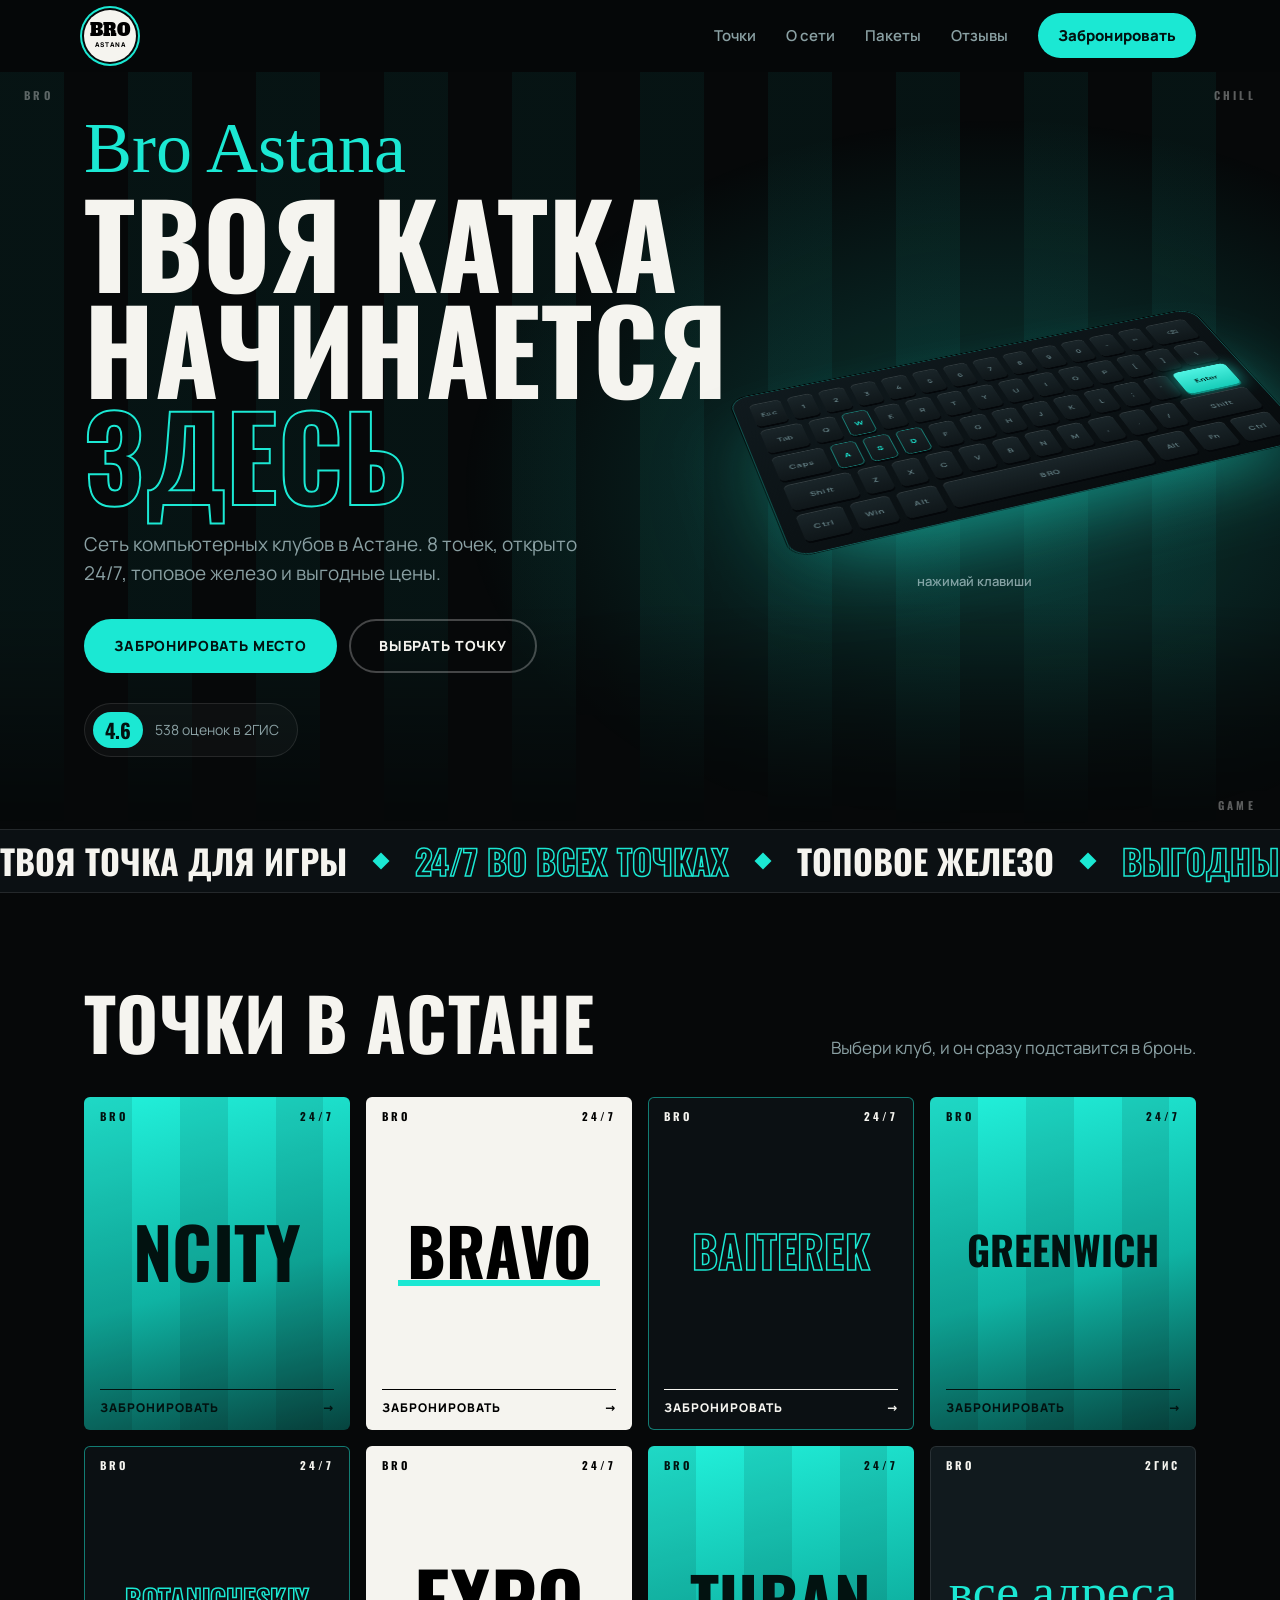
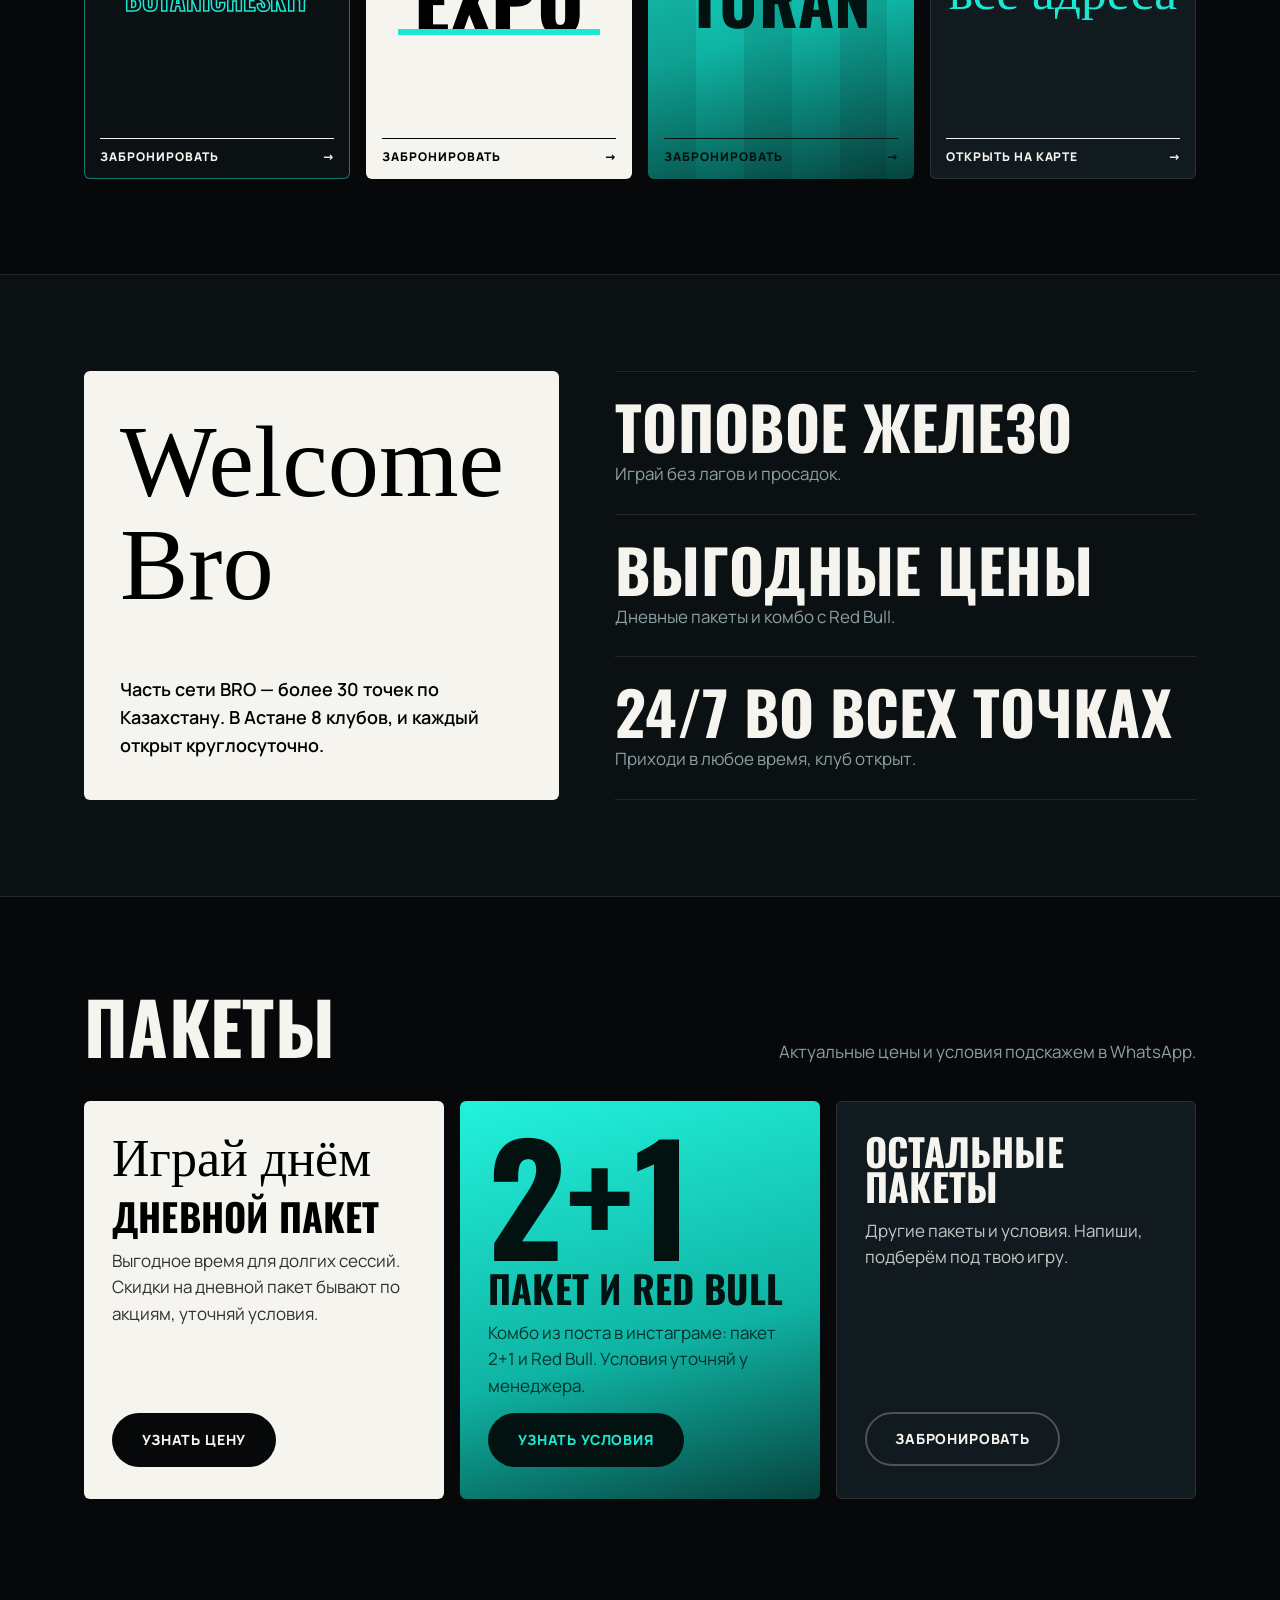
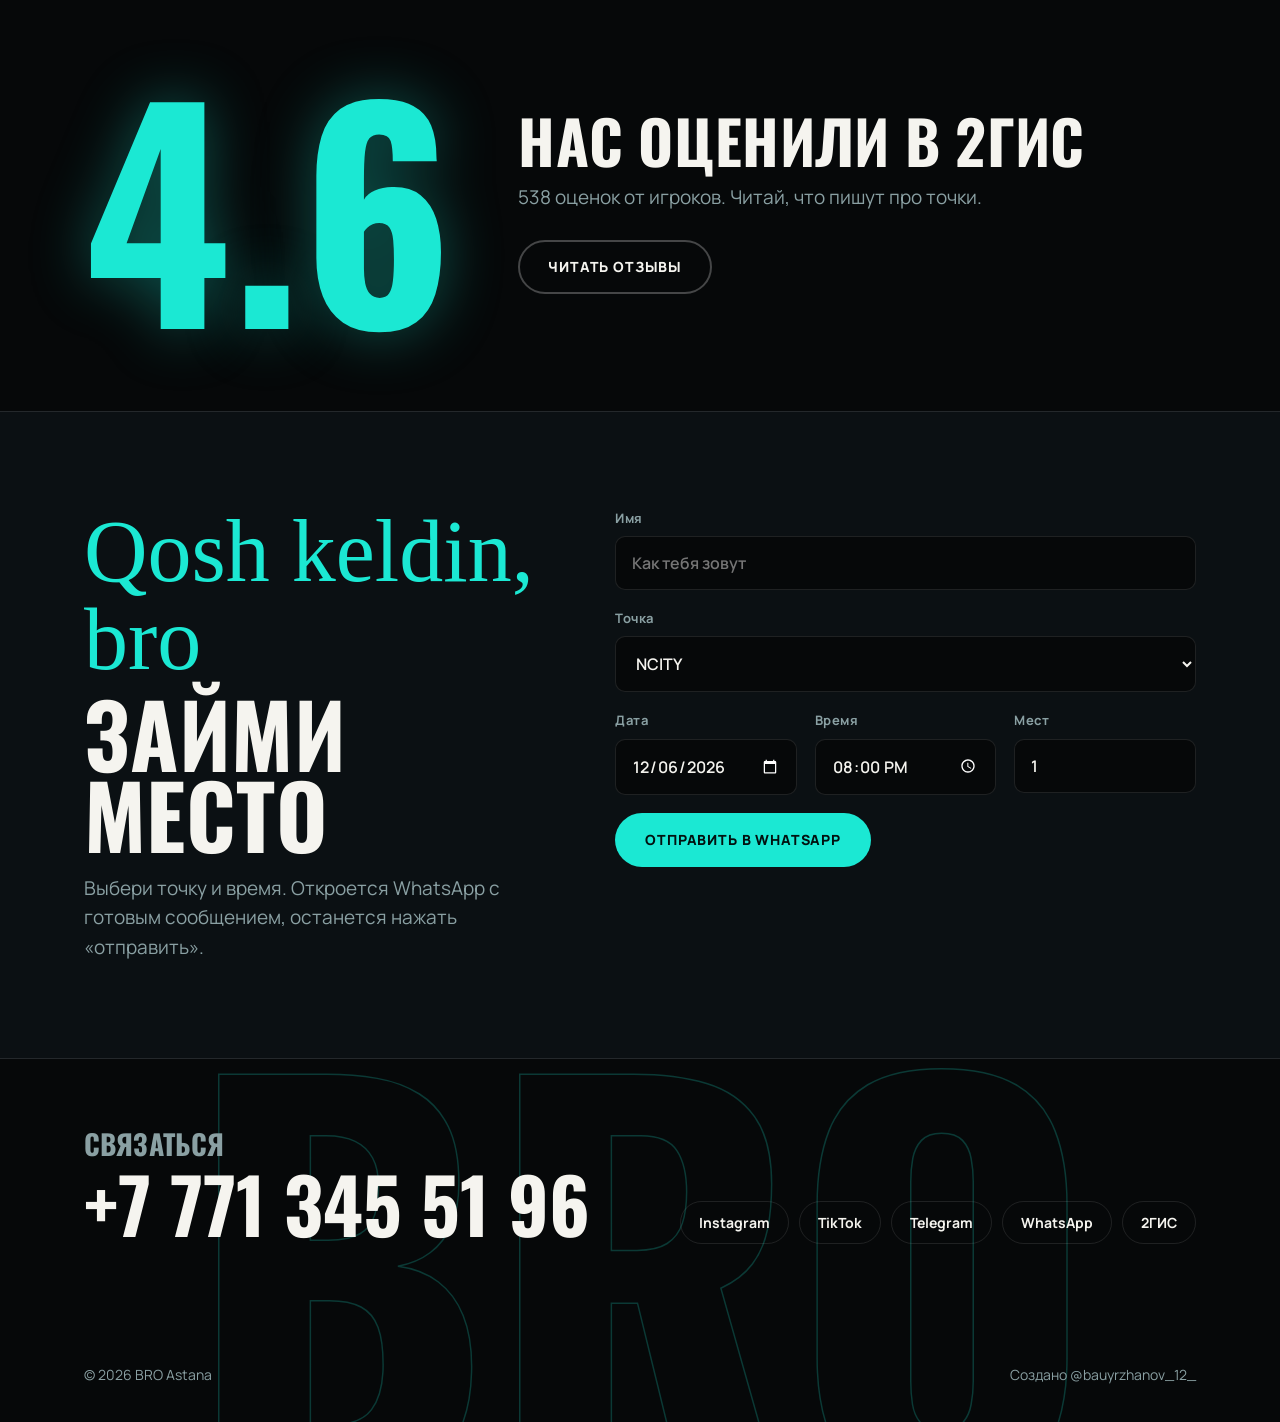
==== index.html @ 023047f6 "Redesign in BRO Instagram style: poster tiles, neon teal, keyboard hero - self-hosted fonts with Cyr" ====
<!doctype html>
<html lang="ru">
<head>
<meta charset="utf-8">
<meta name="viewport" content="width=device-width, initial-scale=1">
<meta name="description" content="BRO Astana — сеть компьютерных клубов в Астане. 8 точек, 24/7, топовое железо и выгодные цены.">
<meta name="theme-color" content="#060809">
<title>BRO Astana — компьютерные клубы 24/7</title>
<link rel="preload" href="fonts/oswald-cyrillic-wght-normal.woff2" as="font" type="font/woff2" crossorigin>
<link rel="preload" href="fonts/manrope-cyrillic-wght-normal.woff2" as="font" type="font/woff2" crossorigin>
<link rel="stylesheet" href="styles.css">
</head>
<body>

<a class="skip" href="#main">Перейти к содержимому</a>

<header class="site-header" id="top">
  <div class="wrap header-inner">
    <a class="logo" href="#top" aria-label="BRO Astana, в начало">
      <span class="logo-mark"><b>BRO</b><i>ASTANA</i></span>
    </a>
    <nav id="nav" class="nav" aria-label="Разделы">
      <a href="#clubs">Точки</a>
      <a href="#why">О сети</a>
      <a href="#packs">Пакеты</a>
      <a href="#reviews">Отзывы</a>
      <a class="nav-cta" href="#book">Забронировать</a>
    </nav>
    <button class="burger" aria-expanded="false" aria-controls="nav" aria-label="Открыть меню">
      <span></span><span></span><span></span>
    </button>
  </div>
</header>

<main id="main">

  <!-- hero -->
  <section class="hero">
    <div class="hero-stripes" aria-hidden="true"></div>
    <div class="wrap hero-grid">
      <div class="hero-copy">
        <p class="script hero-script">Bro Astana</p>
        <h1 class="display hero-title">
          <span>Твоя катка</span>
          <span>начинается</span>
          <span class="outline">здесь</span>
        </h1>
        <p class="lead">Сеть компьютерных клубов в Астане. 8 точек, открыто 24/7, топовое железо и выгодные цены.</p>
        <div class="actions">
          <a class="btn btn-primary" href="#book">Забронировать место</a>
          <a class="btn btn-ghost" href="#clubs">Выбрать точку</a>
        </div>
        <a class="rate-chip" href="https://2gis.kz/astana/firm/70000001111810491/tab/reviews" target="_blank" rel="noopener">
          <strong>4.6</strong><span>538 оценок в 2ГИС</span>
        </a>
      </div>

      <div class="kb-stage" aria-hidden="true">
        <div class="kb" id="kb"></div>
        <p class="kb-hint">нажимай клавиши</p>
      </div>
    </div>
    <div class="corner corner-tl" aria-hidden="true">BRO</div>
    <div class="corner corner-tr" aria-hidden="true">CHILL</div>
    <div class="corner corner-br" aria-hidden="true">GAME</div>
  </section>

  <!-- marquee -->
  <div class="marquee" aria-hidden="true">
    <div class="marquee-track">
      <span>Твоя точка для игры</span><i></i><span class="out">24/7 во всех точках</span><i></i><span>Топовое железо</span><i></i><span class="out">Выгодные цены</span><i></i>
      <span>Твоя точка для игры</span><i></i><span class="out">24/7 во всех точках</span><i></i><span>Топовое железо</span><i></i><span class="out">Выгодные цены</span><i></i>
    </div>
  </div>

  <!-- clubs -->
  <section id="clubs" class="block">
    <div class="wrap">
      <header class="block-head">
        <h2 class="display">Точки в Астане</h2>
        <p>Выбери клуб, и он сразу подставится в бронь.</p>
      </header>

      <ul class="tiles">
        <li><a class="tile t-teal" href="#book" data-club="NCITY" style="--fs:30cqi">
          <span class="tl">BRO</span><span class="tr">24/7</span>
          <span class="tname display">NCITY</span>
          <span class="tb">Забронировать</span>
        </a></li>
        <li><a class="tile t-white" href="#book" data-club="BRAVO" style="--fs:28cqi">
          <span class="tl">BRO</span><span class="tr">24/7</span>
          <span class="tname display">BRAVO</span>
          <span class="tb">Забронировать</span>
        </a></li>
        <li><a class="tile t-black" href="#book" data-club="BAITEREK" style="--fs:19cqi">
          <span class="tl">BRO</span><span class="tr">24/7</span>
          <span class="tname display">BAITEREK</span>
          <span class="tb">Забронировать</span>
        </a></li>
        <li><a class="tile t-teal" href="#book" data-club="GREENWICH" style="--fs:17cqi">
          <span class="tl">BRO</span><span class="tr">24/7</span>
          <span class="tname display">GREENWICH</span>
          <span class="tb">Забронировать</span>
        </a></li>
        <li><a class="tile t-black" href="#book" data-club="BOTANICHESKIY" style="--fs:12cqi">
          <span class="tl">BRO</span><span class="tr">24/7</span>
          <span class="tname display">BOTANICHESKIY</span>
          <span class="tb">Забронировать</span>
        </a></li>
        <li><a class="tile t-white" href="#book" data-club="EXPO" style="--fs:34cqi">
          <span class="tl">BRO</span><span class="tr">24/7</span>
          <span class="tname display">EXPO</span>
          <span class="tb">Забронировать</span>
        </a></li>
        <li><a class="tile t-teal" href="#book" data-club="TURAN" style="--fs:28cqi">
          <span class="tl">BRO</span><span class="tr">24/7</span>
          <span class="tname display">TURAN</span>
          <span class="tb">Забронировать</span>
        </a></li>
        <li><a class="tile t-map" href="https://2gis.kz/astana/branches/70000001069280468" target="_blank" rel="noopener">
          <span class="tl">BRO</span><span class="tr">2ГИС</span>
          <span class="script tmap">все адреса</span>
          <span class="tb">Открыть на карте</span>
        </a></li>
      </ul>
    </div>
  </section>

  <!-- why -->
  <section id="why" class="block why">
    <div class="wrap why-grid">
      <div class="why-poster">
        <p class="script">Welcome Bro</p>
        <p class="why-text">Часть сети BRO — более 30 точек по Казахстану. В Астане 8 клубов, и каждый открыт круглосуточно.</p>
      </div>
      <ul class="why-list">
        <li>
          <span class="display">Топовое железо</span>
          <p>Играй без лагов и просадок.</p>
        </li>
        <li>
          <span class="display">Выгодные цены</span>
          <p>Дневные пакеты и комбо с Red Bull.</p>
        </li>
        <li>
          <span class="display">24/7 во всех точках</span>
          <p>Приходи в любое время, клуб открыт.</p>
        </li>
      </ul>
    </div>
  </section>

  <!-- packs -->
  <section id="packs" class="block">
    <div class="wrap">
      <header class="block-head">
        <h2 class="display">Пакеты</h2>
        <p>Актуальные цены и условия подскажем в WhatsApp.</p>
      </header>
      <div class="packs">
        <article class="pack pack-day">
          <p class="script">Играй днём</p>
          <h3 class="display">Дневной пакет</h3>
          <p>Выгодное время для долгих сессий. Скидки на дневной пакет бывают по акциям, уточняй условия.</p>
          <a class="btn btn-dark" href="https://wa.me/77713455196?text=%D0%97%D0%B4%D1%80%D0%B0%D0%B2%D1%81%D1%82%D0%B2%D1%83%D0%B9%D1%82%D0%B5!%20%D0%A5%D0%BE%D1%87%D1%83%20%D1%83%D0%B7%D0%BD%D0%B0%D1%82%D1%8C%20%D0%BF%D1%80%D0%BE%20%D0%B4%D0%BD%D0%B5%D0%B2%D0%BD%D0%BE%D0%B9%20%D0%BF%D0%B0%D0%BA%D0%B5%D1%82." target="_blank" rel="noopener">Узнать цену</a>
        </article>
        <article class="pack pack-combo">
          <p class="combo-big display" aria-hidden="true">2+1</p>
          <h3 class="display">Пакет и Red Bull</h3>
          <p>Комбо из поста в инстаграме: пакет 2+1 и Red Bull. Условия уточняй у менеджера.</p>
          <a class="btn btn-primary" href="https://wa.me/77713455196?text=%D0%97%D0%B4%D1%80%D0%B0%D0%B2%D1%81%D1%82%D0%B2%D1%83%D0%B9%D1%82%D0%B5!%20%D0%A5%D0%BE%D1%87%D1%83%20%D1%83%D0%B7%D0%BD%D0%B0%D1%82%D1%8C%20%D0%BF%D1%80%D0%BE%20%D0%BA%D0%BE%D0%BC%D0%B1%D0%BE%202%2B1%20%D0%B8%20Red%20Bull." target="_blank" rel="noopener">Узнать условия</a>
        </article>
        <article class="pack pack-more">
          <h3 class="display">Остальные пакеты</h3>
          <p>Другие пакеты и условия. Напиши, подберём под твою игру.</p>
          <a class="btn btn-ghost" href="#book">Забронировать</a>
        </article>
      </div>
    </div>
  </section>

  <!-- reviews -->
  <section id="reviews" class="block reviews">
    <div class="wrap reviews-grid">
      <div class="score display" aria-label="Оценка 4.6 из 5">4.6</div>
      <div>
        <h2 class="display">Нас оценили в 2ГИС</h2>
        <p class="lead">538 оценок от игроков. Читай, что пишут про точки.</p>
        <a class="btn btn-ghost" href="https://2gis.kz/astana/firm/70000001111810491/tab/reviews" target="_blank" rel="noopener">Читать отзывы</a>
      </div>
    </div>
  </section>

  <!-- book -->
  <section id="book" class="block book">
    <div class="wrap book-grid">
      <div class="book-intro">
        <p class="script">Qosh keldin, bro</p>
        <h2 class="display">Займи место</h2>
        <p class="lead">Выбери точку и время. Откроется WhatsApp с готовым сообщением, останется нажать «отправить».</p>
      </div>

      <form class="book-form" id="bookForm" novalidate>
        <label class="f-wide">Имя
          <input name="name" type="text" autocomplete="given-name" placeholder="Как тебя зовут" required>
        </label>
        <label class="f-wide">Точка
          <select name="club" id="clubSelect" required>
            <option value="NCITY">NCITY</option>
            <option value="BRAVO">BRAVO</option>
            <option value="BAITEREK">BAITEREK</option>
            <option value="GREENWICH">GREENWICH</option>
            <option value="BOTANICHESKIY">BOTANICHESKIY</option>
            <option value="EXPO">EXPO</option>
            <option value="TURAN">TURAN</option>
            <option value="Подскажите">Подскажите, где свободно</option>
          </select>
        </label>
        <label>Дата
          <input name="date" type="date" required>
        </label>
        <label>Время
          <input name="time" type="time" value="20:00" required>
        </label>
        <label>Мест
          <input name="seats" type="number" min="1" max="10" value="1" inputmode="numeric" required>
        </label>
        <button class="btn btn-primary f-wide" type="submit">Отправить в WhatsApp</button>
        <p class="form-note" id="formNote" role="status" aria-live="polite"></p>
      </form>
    </div>
  </section>

</main>

<footer class="site-footer">
  <div class="foot-word" aria-hidden="true">BRO</div>
  <div class="wrap foot-grid">
    <div>
      <p class="foot-title display">Связаться</p>
      <a class="foot-phone" href="tel:+77713455196">+7 771 345 51 96</a>
    </div>
    <ul class="foot-links">
      <li><a href="https://instagram.com/brocyberastana" target="_blank" rel="noopener">Instagram</a></li>
      <li><a href="https://www.tiktok.com/@brocyberclub.kz" target="_blank" rel="noopener">TikTok</a></li>
      <li><a href="https://t.me/BROCYBERCUP" target="_blank" rel="noopener">Telegram</a></li>
      <li><a href="https://wa.me/77713455196" target="_blank" rel="noopener">WhatsApp</a></li>
      <li><a href="https://2gis.kz/astana/firm/70000001111810491" target="_blank" rel="noopener">2ГИС</a></li>
    </ul>
  </div>
  <div class="wrap foot-bottom">
    <span>© 2026 BRO Astana</span>
    <span>Создано @bauyrzhanov_12_</span>
  </div>
</footer>

<div class="toast" id="toast" role="status" aria-live="polite"></div>

<script src="script.js"></script>
</body>
</html>
---- styles.css ----
/* ---------- fonts (self-hosted) ---------- */
@font-face {
  font-family: "Oswald"; font-style: normal; font-weight: 200 700; font-display: swap;
  src: url("fonts/oswald-cyrillic-wght-normal.woff2") format("woff2");
  unicode-range: U+0301, U+0400-045F, U+0490-0491, U+04B0-04B1, U+2116;
}
@font-face {
  font-family: "Oswald"; font-style: normal; font-weight: 200 700; font-display: swap;
  src: url("fonts/oswald-latin-wght-normal.woff2") format("woff2");
  unicode-range: U+0000-00FF, U+0131, U+0152-0153, U+02BB-02BC, U+02C6, U+02DA, U+02DC, U+0304, U+0308, U+0329, U+2000-206F, U+20AC, U+2122, U+2191, U+2193, U+2212, U+2215, U+FEFF, U+FFFD;
}
@font-face {
  font-family: "Manrope"; font-style: normal; font-weight: 200 800; font-display: swap;
  src: url("fonts/manrope-cyrillic-wght-normal.woff2") format("woff2");
  unicode-range: U+0301, U+0400-045F, U+0490-0491, U+04B0-04B1, U+2116;
}
@font-face {
  font-family: "Manrope"; font-style: normal; font-weight: 200 800; font-display: swap;
  src: url("fonts/manrope-latin-wght-normal.woff2") format("woff2");
  unicode-range: U+0000-00FF, U+0131, U+0152-0153, U+02BB-02BC, U+02C6, U+02DA, U+02DC, U+0304, U+0308, U+0329, U+2000-206F, U+20AC, U+2122, U+2191, U+2193, U+2212, U+2215, U+FEFF, U+FFFD;
}
@font-face {
  font-family: "Pinyon Script"; font-style: normal; font-weight: 400; font-display: swap;
  src: url("fonts/pinyon-script-latin-400-normal.woff2") format("woff2");
}
@font-face {
  font-family: "Alfa Slab One"; font-style: normal; font-weight: 400; font-display: swap;
  src: url("fonts/alfa-slab-one-latin-400-normal.woff2") format("woff2");
}

/* ---------- tokens ---------- */
:root {
  --bg: #060809;
  --bg-2: #0b1013;
  --bg-3: #111a1e;
  --line: rgba(255, 255, 255, .1);
  --paper: #f5f4ef;
  --muted: #8aa0a3;
  --teal: #1be8d3;
  --teal-hi: #7ffcee;
  --teal-lo: #08574f;
  --ink: #021210;
  --ease: cubic-bezier(.2, .7, .2, 1);
  --header-h: 72px;
  --f-display: "Oswald", "Arial Narrow", Impact, sans-serif;
  --f-body: "Manrope", "Segoe UI", system-ui, sans-serif;
  --f-script: "Pinyon Script", "Brush Script MT", cursive;
}

* { box-sizing: border-box; margin: 0; padding: 0; }
html { scroll-behavior: smooth; scroll-padding-top: calc(var(--header-h) + 12px); }
body {
  background: var(--bg);
  color: var(--paper);
  font-family: var(--f-body);
  font-size: 17px;
  line-height: 1.55;
  -webkit-font-smoothing: antialiased;
  overflow-x: hidden;
}
a { color: inherit; }
ul { list-style: none; }
:focus-visible { outline: 2px solid var(--teal); outline-offset: 3px; }

.wrap { max-width: 1160px; margin: 0 auto; padding: 0 24px; }
.display {
  font-family: var(--f-display);
  font-weight: 700;
  text-transform: uppercase;
  line-height: .92;
  letter-spacing: .005em;
}
.script { font-family: var(--f-script); font-weight: 400; color: var(--teal); line-height: 1; }
.lead { color: var(--muted); font-size: 19px; max-width: 44ch; }

.skip { position: absolute; left: -9999px; top: 8px; z-index: 100; background: var(--teal); color: var(--ink); padding: 8px 14px; }
.skip:focus { left: 8px; }

/* ---------- buttons ---------- */
.btn {
  display: inline-block; cursor: pointer;
  font: 800 14px/1 var(--f-body); letter-spacing: .06em; text-transform: uppercase; text-decoration: none;
  padding: 18px 28px; border-radius: 999px; border: 2px solid transparent;
  transition: background .25s var(--ease), color .25s var(--ease), border-color .25s var(--ease), transform .2s var(--ease), box-shadow .25s var(--ease);
}
.btn:active { transform: translateY(1px); }
.btn-primary { background: var(--teal); color: var(--ink); }
.btn-primary:hover { background: var(--teal-hi); box-shadow: 0 0 28px rgba(27, 232, 211, .55); }
.btn-ghost { border-color: rgba(255, 255, 255, .25); color: var(--paper); }
.btn-ghost:hover { border-color: var(--teal); color: var(--teal); }
.btn-dark { background: var(--bg); color: var(--paper); }
.btn-dark:hover { background: var(--teal); color: var(--ink); }

/* ---------- header ---------- */
.site-header {
  position: sticky; top: 0; z-index: 50; height: var(--header-h);
  background: rgba(6, 8, 9, .8); backdrop-filter: blur(10px);
  border-bottom: 1px solid transparent; transition: border-color .3s;
}
.site-header.is-scrolled { border-bottom-color: var(--line); }
.header-inner { height: 100%; display: flex; align-items: center; justify-content: space-between; gap: 24px; }

.logo { text-decoration: none; display: block; }
.logo-mark {
  display: grid; place-items: center; align-content: center;
  width: 52px; height: 52px; border-radius: 50%;
  background: var(--paper); color: #000;
  box-shadow: 0 0 0 2px var(--bg), 0 0 0 4px var(--teal);
  text-align: center;
}
.logo-mark b { font: 400 17px/1 "Alfa Slab One", serif; letter-spacing: -.01em; }
.logo-mark i { font: 800 6.5px/1 var(--f-body); letter-spacing: .16em; font-style: normal; margin-top: 3px; padding-left: .16em; }

.nav { display: flex; align-items: center; gap: 30px; font-size: 15px; font-weight: 600; }
.nav a { text-decoration: none; color: var(--muted); transition: color .2s; }
.nav a:hover, .nav a.is-active { color: var(--teal); }
.nav .nav-cta { background: var(--teal); color: var(--ink); padding: 11px 20px; border-radius: 999px; font-weight: 800; }
.nav .nav-cta:hover { background: var(--teal-hi); color: var(--ink); }

.burger { display: none; width: 46px; height: 46px; background: none; border: 0; cursor: pointer; flex-direction: column; justify-content: center; gap: 6px; padding: 0 11px; }
.burger span { display: block; height: 2px; background: var(--paper); transition: transform .3s var(--ease), opacity .2s; }
.burger[aria-expanded="true"] span:nth-child(1) { transform: translateY(8px) rotate(45deg); }
.burger[aria-expanded="true"] span:nth-child(2) { opacity: 0; }
.burger[aria-expanded="true"] span:nth-child(3) { transform: translateY(-8px) rotate(-45deg); }

/* ---------- hero ---------- */
.hero { position: relative; overflow: hidden; padding: 40px 0 72px; isolation: isolate; }
.hero-stripes {
  position: absolute; inset: 0; z-index: -1;
  background:
    radial-gradient(60% 70% at 78% 55%, rgba(27, 232, 211, .22), transparent 70%),
    repeating-linear-gradient(90deg, rgba(27, 232, 211, .055) 0 64px, transparent 64px 128px);
  -webkit-mask-image: linear-gradient(180deg, #000 70%, transparent);
  mask-image: linear-gradient(180deg, #000 70%, transparent);
}
.hero-grid { display: grid; grid-template-columns: 1fr 1fr; gap: 24px; align-items: center; }
.hero-script { font-size: clamp(44px, 6vw, 72px); margin-bottom: 4px; }
.hero-title { font-size: clamp(60px, 9vw, 128px); display: grid; margin: 0 0 24px; }
.hero-title span { display: block; }
.hero-title .outline { color: transparent; -webkit-text-stroke: 2px var(--teal); }
.actions { display: flex; gap: 12px; flex-wrap: wrap; margin-top: 30px; }

.rate-chip {
  display: inline-flex; align-items: center; gap: 12px; margin-top: 30px;
  text-decoration: none; padding: 8px 18px 8px 8px; border-radius: 999px;
  border: 1px solid var(--line); background: rgba(255, 255, 255, .03);
  font-size: 14px; color: var(--muted); transition: border-color .2s;
}
.rate-chip:hover { border-color: var(--teal); }
.rate-chip strong { background: var(--teal); color: var(--ink); font: 700 20px/1 var(--f-display); padding: 8px 12px; border-radius: 999px; }

.corner { position: absolute; font: 700 11px/1 var(--f-display); letter-spacing: .3em; color: rgba(255, 255, 255, .35); }
.corner-tl { top: 18px; left: 24px; }
.corner-tr { top: 18px; right: 24px; }
.corner-br { bottom: 18px; right: 24px; }

/* keyboard */
.kb-stage { position: relative; perspective: 1500px; padding: 20px 0 10px; }
.kb {
  --key: clamp(24px, 3.5vw, 40px);
  display: grid; gap: 7px; padding: 16px; width: 118%; max-width: 760px; margin-left: auto; margin-right: -8%;
  background: linear-gradient(160deg, #101a1e, #070b0d);
  border: 1px solid rgba(27, 232, 211, .3); border-radius: 20px;
  box-shadow: 0 50px 100px -30px rgba(27, 232, 211, .5), 0 0 0 1px #000;
  transform: rotateX(54deg) rotateZ(-20deg);
  transform-style: preserve-3d;
}
.kb-row { display: flex; gap: 7px; }
.key {
  flex: var(--w, 1) 1 0; min-width: 0; height: var(--key);
  display: grid; place-items: center;
  font: 700 9px/1 var(--f-body); color: #5d777c; letter-spacing: .04em;
  background: linear-gradient(#1a2529, #0f1619);
  border-radius: 6px;
  box-shadow: inset 0 1px 0 rgba(255, 255, 255, .12), 0 3px 0 #04070a;
  transition: background .8s, color .8s, box-shadow .8s;
  cursor: default; user-select: none;
}
.key.soft { color: var(--teal); box-shadow: inset 0 0 0 1px rgba(27, 232, 211, .45), 0 3px 0 #04070a; }
.key.accent { background: linear-gradient(#4ff3e2, #17cdb9); color: var(--ink); box-shadow: 0 0 22px rgba(27, 232, 211, .7), 0 3px 0 #0a6d64; }
.key.on {
  background: linear-gradient(#8afcf0, #1be8d3); color: var(--ink);
  box-shadow: 0 0 20px 3px rgba(27, 232, 211, .85), 0 3px 0 #0a6d64;
  transition: none;
}
.kb-hint { text-align: center; margin-top: 22px; font: 600 13px var(--f-body); color: var(--muted); }

/* ---------- marquee ---------- */
.marquee { border-block: 1px solid var(--line); background: var(--bg-2); overflow: hidden; padding: 14px 0; }
.marquee-track { display: flex; align-items: center; gap: 28px; width: max-content; animation: slide 38s linear infinite; }
.marquee-track span { font: 700 34px/1 var(--f-display); text-transform: uppercase; white-space: nowrap; }
.marquee-track span.out { color: transparent; -webkit-text-stroke: 1.5px var(--teal); }
.marquee-track i { width: 12px; height: 12px; background: var(--teal); transform: rotate(45deg); flex: none; }
@keyframes slide { to { transform: translateX(-50%); } }
.marquee:hover .marquee-track { animation-play-state: paused; }

/* ---------- sections ---------- */
.block { padding: 96px 0; }
.block-head { margin-bottom: 36px; display: flex; flex-wrap: wrap; align-items: baseline; justify-content: space-between; gap: 12px 32px; }
.block-head h2 { font-size: clamp(44px, 6vw, 72px); }
.block-head p { color: var(--muted); }

/* ---------- tiles ---------- */
.tiles { display: grid; grid-template-columns: repeat(4, 1fr); gap: 16px; }
.tile {
  position: relative; display: block; text-decoration: none; overflow: hidden;
  container-type: inline-size;
  aspect-ratio: 4 / 5; border-radius: 6px; padding: 16px;
  transition: transform .35s var(--ease), box-shadow .35s var(--ease);
}
.tile:hover { transform: translateY(-6px); box-shadow: 0 18px 50px -12px rgba(27, 232, 211, .45); }
.tile .tl, .tile .tr { position: absolute; top: 14px; font: 700 11px/1 var(--f-display); letter-spacing: .28em; }
.tile .tl { left: 16px; }
.tile .tr { right: 16px; }
.tile .tname { position: absolute; left: 12px; right: 12px; top: 46%; transform: translateY(-50%); text-align: center; font-size: var(--fs, 20cqi); line-height: 1; }
.tile .tb { position: absolute; left: 16px; right: 16px; bottom: 16px; padding-top: 12px; border-top: 1px solid currentColor; font: 800 12px/1 var(--f-body); letter-spacing: .08em; text-transform: uppercase; display: flex; justify-content: space-between; }
.tile .tb::after { content: "\2192"; }

.t-teal { background: linear-gradient(165deg, #22f2dc 0%, #0fb3a3 55%, #06433e 100%); color: var(--ink); }
.t-teal::before {
  content: ""; position: absolute; inset: 0;
  background: repeating-linear-gradient(90deg, rgba(0, 0, 0, .1) 0 18%, transparent 18% 36%);
  mix-blend-mode: multiply; pointer-events: none;
}
.t-teal .tname { color: var(--ink); }

.t-white { background: var(--paper); color: #000; }
.t-white .tname { color: #000; }
.t-white::after { content: ""; position: absolute; left: 12%; right: 12%; top: calc(46% + 13cqi); height: 6px; background: var(--teal); }

.t-black { background: var(--bg-2); color: var(--paper); box-shadow: inset 0 0 0 1px rgba(27, 232, 211, .5); }
.t-black .tname { color: transparent; -webkit-text-stroke: 1.5px var(--teal); transition: color .3s; }
.t-black:hover .tname { color: var(--teal); }

.t-map { background: var(--bg-3); color: var(--paper); box-shadow: inset 0 0 0 1px var(--line); display: block; }
.t-map .tmap { position: absolute; left: 0; right: 0; top: 44%; transform: translateY(-50%); text-align: center; font-size: 22cqi; }
.t-map:hover { box-shadow: inset 0 0 0 1px var(--teal), 0 18px 50px -12px rgba(27, 232, 211, .45); }

/* ---------- why ---------- */
.why { background: var(--bg-2); border-block: 1px solid var(--line); }
.why-grid { display: grid; grid-template-columns: .9fr 1.1fr; gap: 56px; align-items: stretch; }
.why-poster {
  background: var(--paper); color: #000; border-radius: 6px; padding: 40px 36px;
  display: flex; flex-direction: column; justify-content: space-between; gap: 40px; min-height: 360px;
}
.why-poster .script { font-size: clamp(64px, 8vw, 104px); color: #000; }
.why-text { font-weight: 600; font-size: 18px; max-width: 30ch; }
.why-list { display: flex; flex-direction: column; justify-content: center; }
.why-list li { padding: 26px 0; border-bottom: 1px solid var(--line); transition: padding-left .35s var(--ease); }
.why-list li:first-child { border-top: 1px solid var(--line); }
.why-list li:hover { padding-left: 14px; }
.why-list .display { display: block; font-size: clamp(36px, 5vw, 60px); transition: color .25s; }
.why-list li:hover .display { color: var(--teal); }
.why-list p { color: var(--muted); margin-top: 8px; }

/* ---------- packs ---------- */
.packs { display: grid; grid-template-columns: repeat(3, 1fr); gap: 16px; }
.pack { border-radius: 6px; padding: 32px 28px; display: flex; flex-direction: column; gap: 14px; min-height: 380px; position: relative; overflow: hidden; }
.pack h3 { font-size: 38px; }
.pack p:not(.script):not(.combo-big) { color: inherit; opacity: .8; }
.pack .btn { margin-top: auto; align-self: flex-start; }

.pack-day { background: var(--paper); color: #000; }
.pack-day .script { font-size: 52px; color: #000; }

.pack-combo { background: linear-gradient(165deg, #22f2dc 0%, #0fb3a3 60%, #06433e 100%); color: var(--ink); }
.pack-combo .combo-big { font-size: 150px; line-height: .8; color: var(--ink); margin-bottom: 4px; }
.pack-combo .btn-primary { background: var(--ink); color: var(--teal); }
.pack-combo .btn-primary:hover { background: #fff; color: var(--ink); box-shadow: none; }

.pack-more { background: var(--bg-3); border: 1px solid var(--line); }

/* ---------- reviews ---------- */
.reviews-grid { display: grid; grid-template-columns: auto 1fr; gap: 64px; align-items: center; }
.score { font-size: clamp(150px, 22vw, 280px); line-height: .8; color: var(--teal); text-shadow: 0 0 60px rgba(27, 232, 211, .35); }
.reviews h2 { font-size: clamp(36px, 5vw, 60px); margin-bottom: 16px; }
.reviews .btn { margin-top: 28px; }

/* ---------- booking ---------- */
.book { background: var(--bg-2); border-block: 1px solid var(--line); }
.book-grid { display: grid; grid-template-columns: .9fr 1.1fr; gap: 56px; align-items: start; }
.book-intro .script { font-size: clamp(52px, 7vw, 88px); }
.book-intro h2 { font-size: clamp(48px, 7vw, 88px); margin: 8px 0 20px; }

.book-form { display: grid; grid-template-columns: repeat(3, 1fr); gap: 18px; }
.book-form label { display: flex; flex-direction: column; gap: 8px; font-size: 13px; font-weight: 700; color: var(--muted); letter-spacing: .04em; }
.book-form .f-wide { grid-column: 1 / -1; }
.book-form input, .book-form select {
  width: 100%; background: var(--bg); color: var(--paper); font: 600 16px var(--f-body);
  border: 1px solid var(--line); border-radius: 10px; padding: 15px 16px; color-scheme: dark;
  transition: border-color .2s, box-shadow .2s;
}
.book-form input:focus, .book-form select:focus { outline: none; border-color: var(--teal); box-shadow: 0 0 0 3px rgba(27, 232, 211, .18); }
.book-form .is-invalid { border-color: #ff6b6b; }
.book-form .btn { justify-self: start; }
.form-note { grid-column: 1 / -1; color: var(--muted); font-size: 14px; min-height: 1.4em; }

/* ---------- footer ---------- */
.site-footer { position: relative; overflow: hidden; padding: 72px 0 36px; }
.foot-word {
  position: absolute; left: 50%; bottom: -.18em; transform: translateX(-50%);
  font: 700 clamp(220px, 40vw, 520px)/1 var(--f-display); color: transparent;
  -webkit-text-stroke: 1.5px rgba(27, 232, 211, .22); pointer-events: none; user-select: none;
}
.foot-grid { position: relative; display: flex; justify-content: space-between; align-items: flex-end; gap: 32px; flex-wrap: wrap; margin-bottom: 120px; }
.foot-title { font-size: 28px; color: var(--muted); margin-bottom: 8px; }
.foot-phone { font: 700 clamp(40px, 6vw, 76px)/1 var(--f-display); text-decoration: none; transition: color .2s; }
.foot-phone:hover { color: var(--teal); }
.foot-links { display: flex; gap: 10px; flex-wrap: wrap; }
.foot-links a { display: block; text-decoration: none; padding: 10px 18px; border: 1px solid var(--line); border-radius: 999px; font-weight: 700; font-size: 14px; transition: border-color .2s, color .2s; }
.foot-links a:hover { border-color: var(--teal); color: var(--teal); }
.foot-bottom { position: relative; display: flex; justify-content: space-between; flex-wrap: wrap; gap: 12px; color: var(--muted); font-size: 14px; }

/* ---------- toast ---------- */
.toast {
  position: fixed; left: 50%; bottom: 24px; transform: translate(-50%, 160%); z-index: 60;
  background: var(--teal); color: var(--ink); font-weight: 800; padding: 13px 22px; border-radius: 999px;
  opacity: 0; visibility: hidden; pointer-events: none;
  transition: transform .4s var(--ease), opacity .3s, visibility .4s;
}
.toast.is-visible { transform: translate(-50%, 0); opacity: 1; visibility: visible; }

/* ---------- motion ---------- */
@media (prefers-reduced-motion: reduce) {
  html { scroll-behavior: auto; }
  *, *::before, *::after { transition: none !important; animation: none !important; }
}

/* ---------- responsive ---------- */
@media (max-width: 1000px) {
  .tiles { grid-template-columns: repeat(3, 1fr); }
  .packs { grid-template-columns: 1fr 1fr; }
  .pack-more { grid-column: 1 / -1; min-height: 0; }
  .book-form { grid-template-columns: 1fr 1fr; }
  .book-form label:nth-of-type(5) { grid-column: 1 / -1; }
}

@media (max-width: 820px) {
  .burger { display: flex; }
  .nav {
    position: fixed; inset: var(--header-h) 0 auto 0; flex-direction: column; align-items: stretch; gap: 0;
    background: var(--bg); border-bottom: 1px solid var(--line); padding: 8px 24px 20px;
    transform: translateY(-120%); visibility: hidden; transition: transform .35s var(--ease), visibility .35s;
  }
  .nav.is-open { transform: none; visibility: visible; }
  .nav a { padding: 15px 0; font-size: 18px; color: var(--paper); border-bottom: 1px solid var(--line); }
  .nav .nav-cta { margin-top: 16px; text-align: center; border: 0; padding: 16px; font-size: 15px; }

  .hero { padding-bottom: 48px; }
  .hero-grid { grid-template-columns: 1fr; }
  .kb-stage { margin: -10px -12px 0; }
  .kb { width: 100%; margin: 0 auto; }
  .block { padding: 72px 0; }
  .why-grid, .book-grid, .reviews-grid { grid-template-columns: 1fr; gap: 36px; }
  .why-poster { min-height: 280px; }
  .reviews-grid { gap: 20px; }
  .marquee-track span { font-size: 26px; }
}

@media (max-width: 600px) {
  .wrap { padding: 0 18px; }
  .tiles { grid-template-columns: 1fr 1fr; gap: 12px; }
  .tile { padding: 12px; }
  .tile .tl { left: 12px; }
  .tile .tr { right: 12px; }
  .tile .tb { left: 12px; right: 12px; bottom: 12px; font-size: 10px; }
  .packs { grid-template-columns: 1fr; }
  .pack { min-height: 0; }
  .book-form { grid-template-columns: 1fr 1fr; }
  .foot-grid { margin-bottom: 90px; }
}
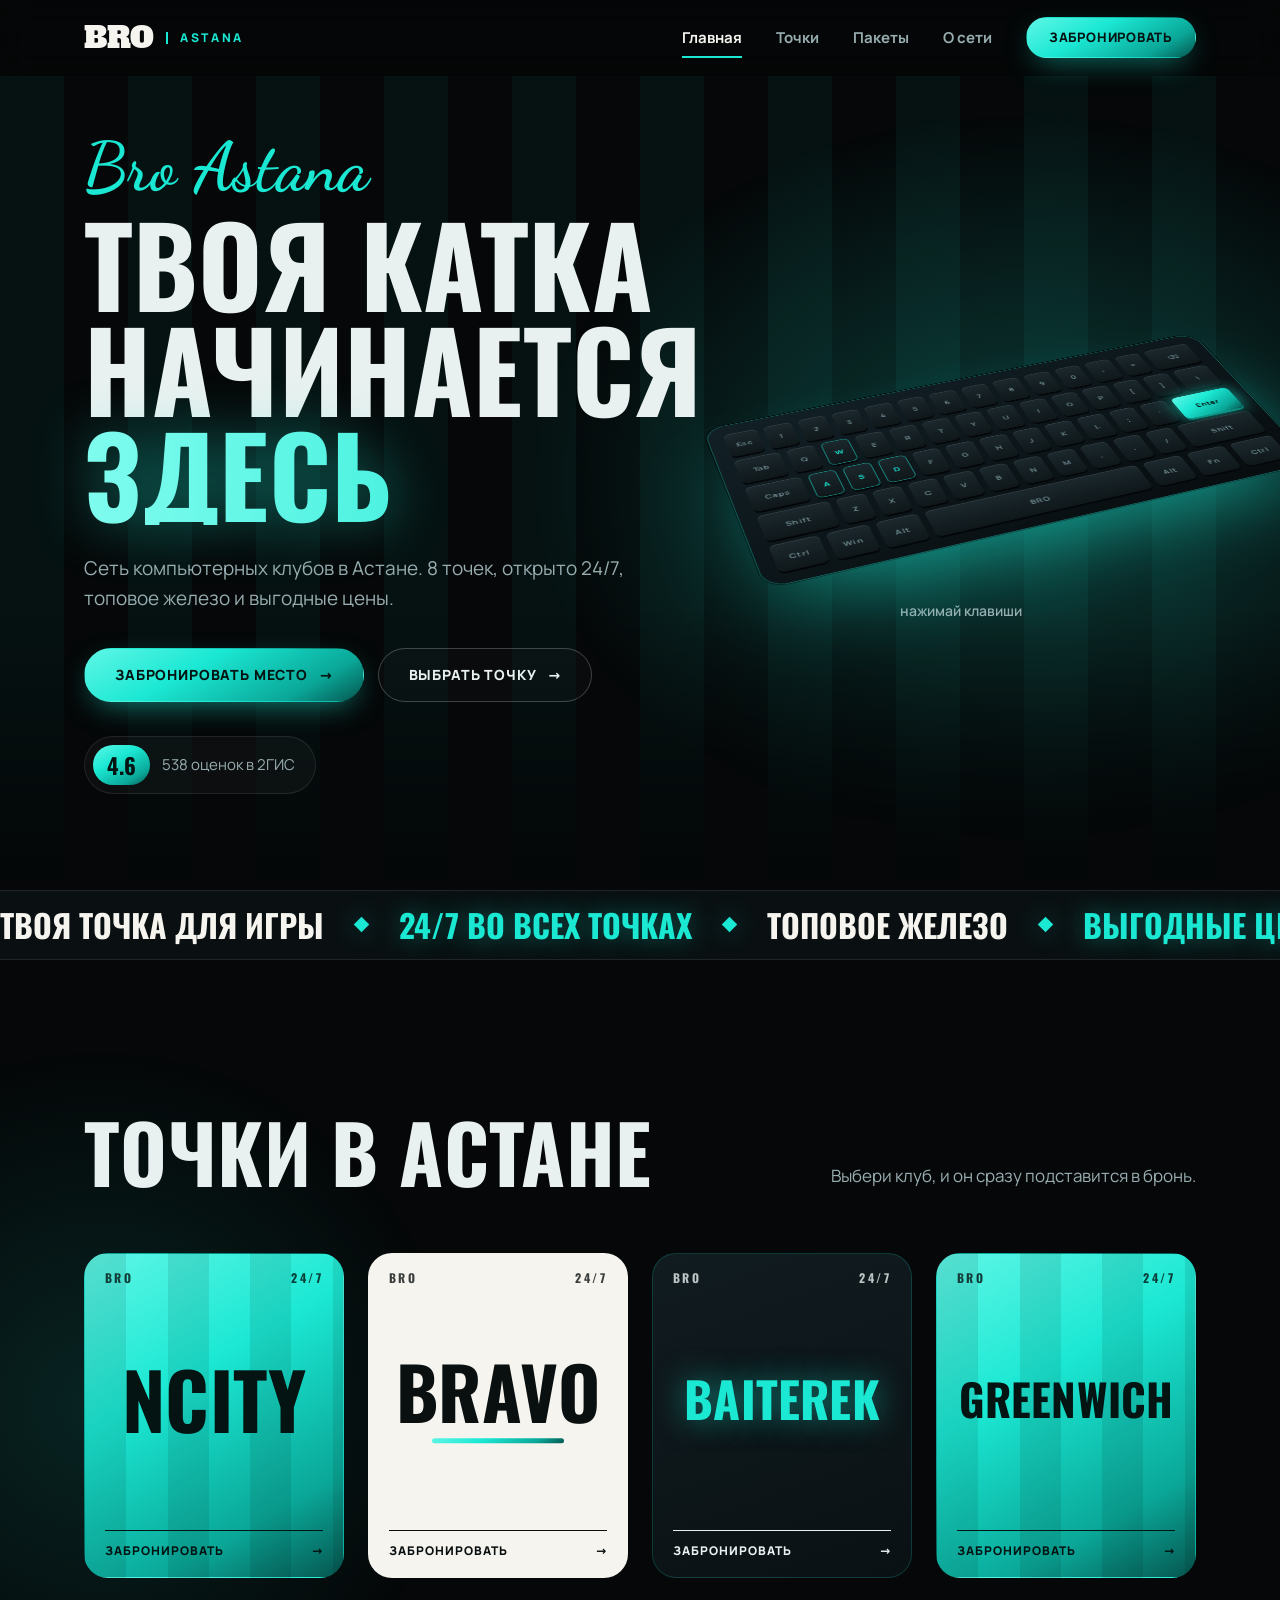
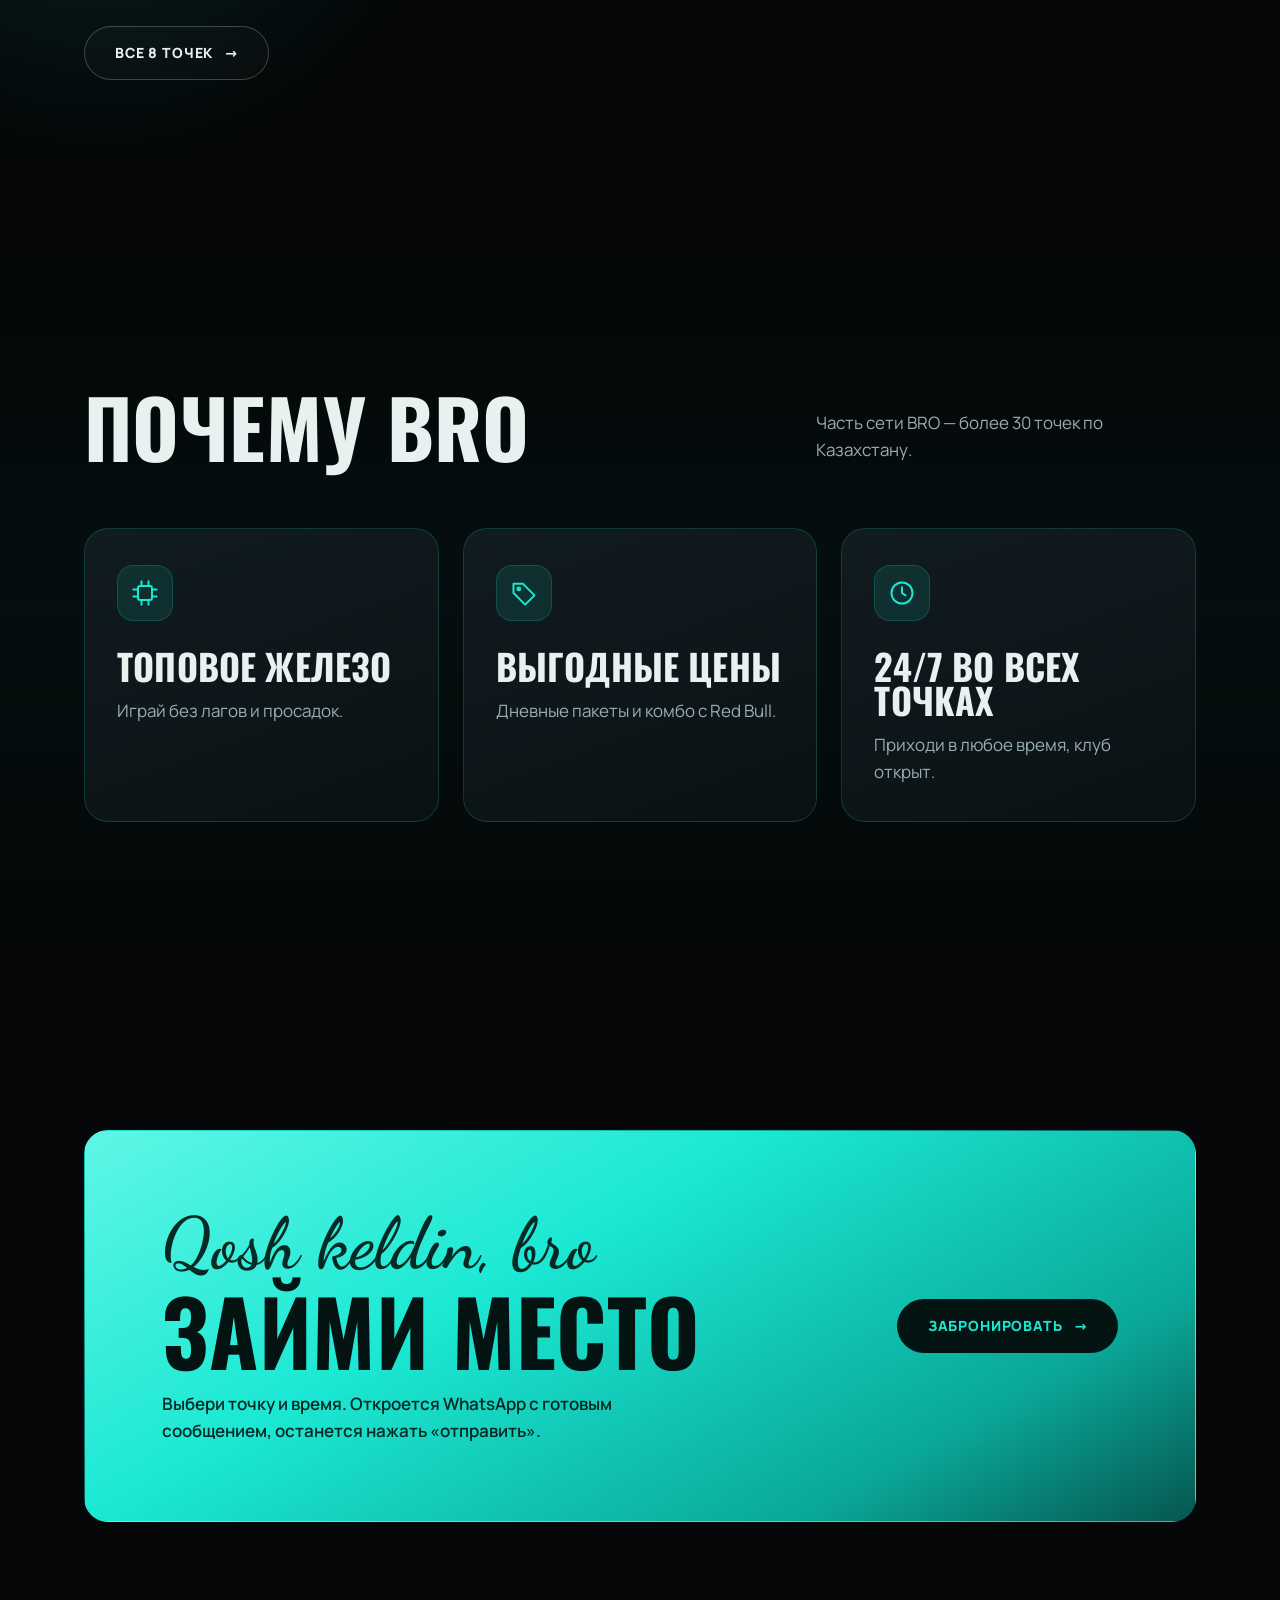
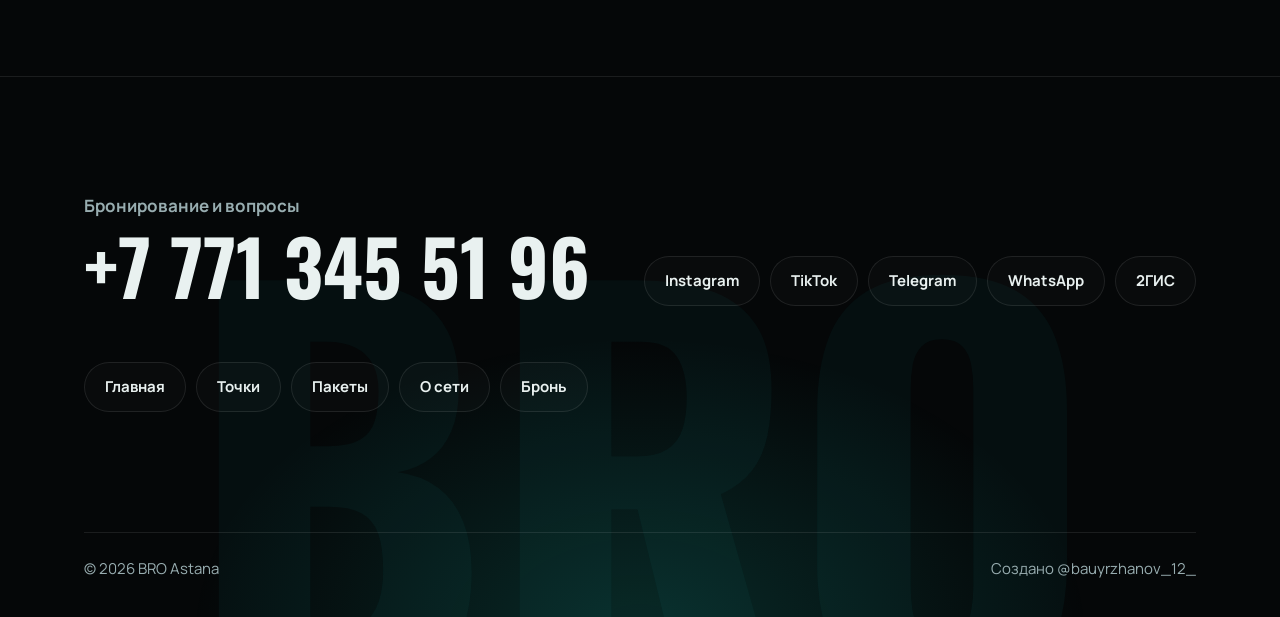
==== commit 52f1f9d6: "Multi-page site with unified design system - split into pages: index, clubs, packs, about, book (sha" ====
--- a/index.html
+++ b/index.html
@@ -4,27 +4,28 @@
 <meta charset="utf-8">
 <meta name="viewport" content="width=device-width, initial-scale=1">
 <meta name="description" content="BRO Astana — сеть компьютерных клубов в Астане. 8 точек, 24/7, топовое железо и выгодные цены.">
-<meta name="theme-color" content="#060809">
+<meta name="theme-color" content="#050708">
 <title>BRO Astana — компьютерные клубы 24/7</title>
+<link rel="icon" href="favicon.svg" type="image/svg+xml">
 <link rel="preload" href="fonts/oswald-cyrillic-wght-normal.woff2" as="font" type="font/woff2" crossorigin>
 <link rel="preload" href="fonts/manrope-cyrillic-wght-normal.woff2" as="font" type="font/woff2" crossorigin>
 <link rel="stylesheet" href="styles.css">
+<script>document.documentElement.classList.add('js')</script>
 </head>
 <body>
-
 <a class="skip" href="#main">Перейти к содержимому</a>
 
 <header class="site-header" id="top">
   <div class="wrap header-inner">
-    <a class="logo" href="#top" aria-label="BRO Astana, в начало">
-      <span class="logo-mark"><b>BRO</b><i>ASTANA</i></span>
+    <a class="brand" href="index.html" aria-label="BRO Astana, на главную">
+      <span class="brand-word">BRO</span><span class="brand-city">Astana</span>
     </a>
     <nav id="nav" class="nav" aria-label="Разделы">
-      <a href="#clubs">Точки</a>
-      <a href="#why">О сети</a>
-      <a href="#packs">Пакеты</a>
-      <a href="#reviews">Отзывы</a>
-      <a class="nav-cta" href="#book">Забронировать</a>
+      <a href="index.html" aria-current="page">Главная</a>
+      <a href="clubs.html">Точки</a>
+      <a href="packs.html">Пакеты</a>
+      <a href="about.html">О сети</a>
+      <a class="btn btn-primary" href="book.html">Забронировать</a>
     </nav>
     <button class="burger" aria-expanded="false" aria-controls="nav" aria-label="Открыть меню">
       <span></span><span></span><span></span>
@@ -34,200 +35,104 @@
 
 <main id="main">
 
-  <!-- hero -->
   <section class="hero">
-    <div class="hero-stripes" aria-hidden="true"></div>
+    <div class="hero-bg" aria-hidden="true"></div>
     <div class="wrap hero-grid">
       <div class="hero-copy">
         <p class="script hero-script">Bro Astana</p>
         <h1 class="display hero-title">
           <span>Твоя катка</span>
           <span>начинается</span>
-          <span class="outline">здесь</span>
+          <span class="glow-word">здесь</span>
         </h1>
         <p class="lead">Сеть компьютерных клубов в Астане. 8 точек, открыто 24/7, топовое железо и выгодные цены.</p>
         <div class="actions">
-          <a class="btn btn-primary" href="#book">Забронировать место</a>
-          <a class="btn btn-ghost" href="#clubs">Выбрать точку</a>
+          <a class="btn btn-primary" href="book.html">Забронировать место</a>
+          <a class="btn btn-ghost" href="clubs.html">Выбрать точку</a>
         </div>
         <a class="rate-chip" href="https://2gis.kz/astana/firm/70000001111810491/tab/reviews" target="_blank" rel="noopener">
           <strong>4.6</strong><span>538 оценок в 2ГИС</span>
         </a>
       </div>
-
       <div class="kb-stage" aria-hidden="true">
         <div class="kb" id="kb"></div>
         <p class="kb-hint">нажимай клавиши</p>
       </div>
     </div>
-    <div class="corner corner-tl" aria-hidden="true">BRO</div>
-    <div class="corner corner-tr" aria-hidden="true">CHILL</div>
-    <div class="corner corner-br" aria-hidden="true">GAME</div>
   </section>
 
-  <!-- marquee -->
   <div class="marquee" aria-hidden="true">
-    <div class="marquee-track">
-      <span>Твоя точка для игры</span><i></i><span class="out">24/7 во всех точках</span><i></i><span>Топовое железо</span><i></i><span class="out">Выгодные цены</span><i></i>
-      <span>Твоя точка для игры</span><i></i><span class="out">24/7 во всех точках</span><i></i><span>Топовое железо</span><i></i><span class="out">Выгодные цены</span><i></i>
-    </div>
+    <div class="marquee-track"><span>Твоя точка для игры</span><i></i><span class="alt">24/7 во всех точках</span><i></i><span>Топовое железо</span><i></i><span class="alt">Выгодные цены</span><i></i><span>Твоя точка для игры</span><i></i><span class="alt">24/7 во всех точках</span><i></i><span>Топовое железо</span><i></i><span class="alt">Выгодные цены</span><i></i></div>
   </div>
 
-  <!-- clubs -->
-  <section id="clubs" class="block">
+  <section class="section section--glow">
     <div class="wrap">
-      <header class="block-head">
+      <header class="sec-head reveal">
         <h2 class="display">Точки в Астане</h2>
         <p>Выбери клуб, и он сразу подставится в бронь.</p>
       </header>
-
-      <ul class="tiles">
-        <li><a class="tile t-teal" href="#book" data-club="NCITY" style="--fs:30cqi">
+      <ul class="tiles tiles--four">
+        <li class="reveal"><a class="card tile is-teal" href="book.html?club=NCITY" style="--fs:30cqi">
           <span class="tl">BRO</span><span class="tr">24/7</span>
           <span class="tname display">NCITY</span>
           <span class="tb">Забронировать</span>
         </a></li>
-        <li><a class="tile t-white" href="#book" data-club="BRAVO" style="--fs:28cqi">
+        <li class="reveal"><a class="card tile is-paper" href="book.html?club=BRAVO" style="--fs:28cqi">
           <span class="tl">BRO</span><span class="tr">24/7</span>
           <span class="tname display">BRAVO</span>
           <span class="tb">Забронировать</span>
         </a></li>
-        <li><a class="tile t-black" href="#book" data-club="BAITEREK" style="--fs:19cqi">
+        <li class="reveal"><a class="card tile is-dark" href="book.html?club=BAITEREK" style="--fs:19cqi">
           <span class="tl">BRO</span><span class="tr">24/7</span>
           <span class="tname display">BAITEREK</span>
           <span class="tb">Забронировать</span>
         </a></li>
-        <li><a class="tile t-teal" href="#book" data-club="GREENWICH" style="--fs:17cqi">
+        <li class="reveal"><a class="card tile is-teal" href="book.html?club=GREENWICH" style="--fs:17cqi">
           <span class="tl">BRO</span><span class="tr">24/7</span>
           <span class="tname display">GREENWICH</span>
           <span class="tb">Забронировать</span>
         </a></li>
-        <li><a class="tile t-black" href="#book" data-club="BOTANICHESKIY" style="--fs:12cqi">
-          <span class="tl">BRO</span><span class="tr">24/7</span>
-          <span class="tname display">BOTANICHESKIY</span>
-          <span class="tb">Забронировать</span>
-        </a></li>
-        <li><a class="tile t-white" href="#book" data-club="EXPO" style="--fs:34cqi">
-          <span class="tl">BRO</span><span class="tr">24/7</span>
-          <span class="tname display">EXPO</span>
-          <span class="tb">Забронировать</span>
-        </a></li>
-        <li><a class="tile t-teal" href="#book" data-club="TURAN" style="--fs:28cqi">
-          <span class="tl">BRO</span><span class="tr">24/7</span>
-          <span class="tname display">TURAN</span>
-          <span class="tb">Забронировать</span>
-        </a></li>
-        <li><a class="tile t-map" href="https://2gis.kz/astana/branches/70000001069280468" target="_blank" rel="noopener">
-          <span class="tl">BRO</span><span class="tr">2ГИС</span>
-          <span class="script tmap">все адреса</span>
-          <span class="tb">Открыть на карте</span>
-        </a></li>
       </ul>
+      <p class="reveal" style="margin-top:48px"><a class="btn btn-ghost" href="clubs.html">Все 8 точек</a></p>
     </div>
   </section>
 
-  <!-- why -->
-  <section id="why" class="block why">
-    <div class="wrap why-grid">
-      <div class="why-poster">
-        <p class="script">Welcome Bro</p>
-        <p class="why-text">Часть сети BRO — более 30 точек по Казахстану. В Астане 8 клубов, и каждый открыт круглосуточно.</p>
-      </div>
-      <ul class="why-list">
-        <li>
-          <span class="display">Топовое железо</span>
-          <p>Играй без лагов и просадок.</p>
-        </li>
-        <li>
-          <span class="display">Выгодные цены</span>
-          <p>Дневные пакеты и комбо с Red Bull.</p>
-        </li>
-        <li>
-          <span class="display">24/7 во всех точках</span>
-          <p>Приходи в любое время, клуб открыт.</p>
-        </li>
-      </ul>
-    </div>
-  </section>
-
-  <!-- packs -->
-  <section id="packs" class="block">
+  <section class="section section--tint">
     <div class="wrap">
-      <header class="block-head">
-        <h2 class="display">Пакеты</h2>
-        <p>Актуальные цены и условия подскажем в WhatsApp.</p>
+      <header class="sec-head reveal">
+        <h2 class="display">Почему BRO</h2>
+        <p>Часть сети BRO — более 30 точек по Казахстану.</p>
       </header>
-      <div class="packs">
-        <article class="pack pack-day">
-          <p class="script">Играй днём</p>
-          <h3 class="display">Дневной пакет</h3>
-          <p>Выгодное время для долгих сессий. Скидки на дневной пакет бывают по акциям, уточняй условия.</p>
-          <a class="btn btn-dark" href="https://wa.me/77713455196?text=%D0%97%D0%B4%D1%80%D0%B0%D0%B2%D1%81%D1%82%D0%B2%D1%83%D0%B9%D1%82%D0%B5!%20%D0%A5%D0%BE%D1%87%D1%83%20%D1%83%D0%B7%D0%BD%D0%B0%D1%82%D1%8C%20%D0%BF%D1%80%D0%BE%20%D0%B4%D0%BD%D0%B5%D0%B2%D0%BD%D0%BE%D0%B9%20%D0%BF%D0%B0%D0%BA%D0%B5%D1%82." target="_blank" rel="noopener">Узнать цену</a>
-        </article>
-        <article class="pack pack-combo">
-          <p class="combo-big display" aria-hidden="true">2+1</p>
-          <h3 class="display">Пакет и Red Bull</h3>
-          <p>Комбо из поста в инстаграме: пакет 2+1 и Red Bull. Условия уточняй у менеджера.</p>
-          <a class="btn btn-primary" href="https://wa.me/77713455196?text=%D0%97%D0%B4%D1%80%D0%B0%D0%B2%D1%81%D1%82%D0%B2%D1%83%D0%B9%D1%82%D0%B5!%20%D0%A5%D0%BE%D1%87%D1%83%20%D1%83%D0%B7%D0%BD%D0%B0%D1%82%D1%8C%20%D0%BF%D1%80%D0%BE%20%D0%BA%D0%BE%D0%BC%D0%B1%D0%BE%202%2B1%20%D0%B8%20Red%20Bull." target="_blank" rel="noopener">Узнать условия</a>
-        </article>
-        <article class="pack pack-more">
-          <h3 class="display">Остальные пакеты</h3>
-          <p>Другие пакеты и условия. Напиши, подберём под твою игру.</p>
-          <a class="btn btn-ghost" href="#book">Забронировать</a>
-        </article>
+      <div class="grid-3">
+      <article class="card reveal">
+        <div class="icon"><svg viewBox="0 0 24 24" aria-hidden="true"><rect x="6" y="6" width="12" height="12" rx="2"/><path d="M9 2v3M15 2v3M9 19v3M15 19v3M2 9h3M2 15h3M19 9h3M19 15h3"/></svg></div>
+        <h3 class="display">Топовое железо</h3>
+        <p>Играй без лагов и просадок.</p>
+      </article>
+      <article class="card reveal">
+        <div class="icon"><svg viewBox="0 0 24 24" aria-hidden="true"><path d="M3 12V4h8l10 10-8 8L3 12z"/><circle cx="7.5" cy="8.5" r="1.2"/></svg></div>
+        <h3 class="display">Выгодные цены</h3>
+        <p>Дневные пакеты и комбо с Red Bull.</p>
+      </article>
+      <article class="card reveal">
+        <div class="icon"><svg viewBox="0 0 24 24" aria-hidden="true"><circle cx="12" cy="12" r="9"/><path d="M12 7v5l3 2"/></svg></div>
+        <h3 class="display">24/7 во всех точках</h3>
+        <p>Приходи в любое время, клуб открыт.</p>
+      </article>
       </div>
     </div>
   </section>
 
-  <!-- reviews -->
-  <section id="reviews" class="block reviews">
-    <div class="wrap reviews-grid">
-      <div class="score display" aria-label="Оценка 4.6 из 5">4.6</div>
-      <div>
-        <h2 class="display">Нас оценили в 2ГИС</h2>
-        <p class="lead">538 оценок от игроков. Читай, что пишут про точки.</p>
-        <a class="btn btn-ghost" href="https://2gis.kz/astana/firm/70000001111810491/tab/reviews" target="_blank" rel="noopener">Читать отзывы</a>
+  <section class="section">
+    <div class="wrap">
+      <div class="card cta-card is-teal reveal">
+        <div>
+          <p class="script">Qosh keldin, bro</p>
+          <h2 class="display">Займи место</h2>
+          <p>Выбери точку и время. Откроется WhatsApp с готовым сообщением, останется нажать «отправить».</p>
+        </div>
+        <div class="cta-act"><a class="btn btn-ink" href="book.html">Забронировать</a></div>
       </div>
-    </div>
-  </section>
-
-  <!-- book -->
-  <section id="book" class="block book">
-    <div class="wrap book-grid">
-      <div class="book-intro">
-        <p class="script">Qosh keldin, bro</p>
-        <h2 class="display">Займи место</h2>
-        <p class="lead">Выбери точку и время. Откроется WhatsApp с готовым сообщением, останется нажать «отправить».</p>
-      </div>
-
-      <form class="book-form" id="bookForm" novalidate>
-        <label class="f-wide">Имя
-          <input name="name" type="text" autocomplete="given-name" placeholder="Как тебя зовут" required>
-        </label>
-        <label class="f-wide">Точка
-          <select name="club" id="clubSelect" required>
-            <option value="NCITY">NCITY</option>
-            <option value="BRAVO">BRAVO</option>
-            <option value="BAITEREK">BAITEREK</option>
-            <option value="GREENWICH">GREENWICH</option>
-            <option value="BOTANICHESKIY">BOTANICHESKIY</option>
-            <option value="EXPO">EXPO</option>
-            <option value="TURAN">TURAN</option>
-            <option value="Подскажите">Подскажите, где свободно</option>
-          </select>
-        </label>
-        <label>Дата
-          <input name="date" type="date" required>
-        </label>
-        <label>Время
-          <input name="time" type="time" value="20:00" required>
-        </label>
-        <label>Мест
-          <input name="seats" type="number" min="1" max="10" value="1" inputmode="numeric" required>
-        </label>
-        <button class="btn btn-primary f-wide" type="submit">Отправить в WhatsApp</button>
-        <p class="form-note" id="formNote" role="status" aria-live="polite"></p>
-      </form>
     </div>
   </section>
 
@@ -235,27 +140,35 @@
 
 <footer class="site-footer">
   <div class="foot-word" aria-hidden="true">BRO</div>
-  <div class="wrap foot-grid">
-    <div>
-      <p class="foot-title display">Связаться</p>
-      <a class="foot-phone" href="tel:+77713455196">+7 771 345 51 96</a>
+  <div class="wrap">
+    <div class="foot-top">
+      <div>
+        <p class="foot-label">Бронирование и вопросы</p>
+        <a class="foot-phone" href="tel:+77713455196">+7 771 345 51 96</a>
+      </div>
+      <nav class="pills" aria-label="Соцсети">
+        <a href="https://instagram.com/brocyberastana" target="_blank" rel="noopener">Instagram</a>
+        <a href="https://www.tiktok.com/@brocyberclub.kz" target="_blank" rel="noopener">TikTok</a>
+        <a href="https://t.me/BROCYBERCUP" target="_blank" rel="noopener">Telegram</a>
+        <a href="https://wa.me/77713455196" target="_blank" rel="noopener">WhatsApp</a>
+        <a href="https://2gis.kz/astana/firm/70000001111810491" target="_blank" rel="noopener">2ГИС</a>
+      </nav>
     </div>
-    <ul class="foot-links">
-      <li><a href="https://instagram.com/brocyberastana" target="_blank" rel="noopener">Instagram</a></li>
-      <li><a href="https://www.tiktok.com/@brocyberclub.kz" target="_blank" rel="noopener">TikTok</a></li>
-      <li><a href="https://t.me/BROCYBERCUP" target="_blank" rel="noopener">Telegram</a></li>
-      <li><a href="https://wa.me/77713455196" target="_blank" rel="noopener">WhatsApp</a></li>
-      <li><a href="https://2gis.kz/astana/firm/70000001111810491" target="_blank" rel="noopener">2ГИС</a></li>
-    </ul>
-  </div>
-  <div class="wrap foot-bottom">
-    <span>© 2026 BRO Astana</span>
-    <span>Создано @bauyrzhanov_12_</span>
+    <nav class="pills foot-nav" aria-label="Страницы">
+      <a href="index.html">Главная</a>
+      <a href="clubs.html">Точки</a>
+      <a href="packs.html">Пакеты</a>
+      <a href="about.html">О сети</a>
+      <a href="book.html">Бронь</a>
+    </nav>
+    <div class="foot-bottom">
+      <span>© 2026 BRO Astana</span>
+      <span>Создано @bauyrzhanov_12_</span>
+    </div>
   </div>
 </footer>
 
 <div class="toast" id="toast" role="status" aria-live="polite"></div>
-
 <script src="script.js"></script>
 </body>
 </html>
--- a/styles.css
+++ b/styles.css
@@ -1,3 +1,8 @@
+/* ============================================================
+   BRO Astana — design system
+   one radius scale, one card, one button set, one glow
+   ============================================================ */
+
 /* ---------- fonts (self-hosted) ---------- */
 @font-face {
   font-family: "Oswald"; font-style: normal; font-weight: 200 700; font-display: swap;
@@ -20,8 +25,8 @@
   unicode-range: U+0000-00FF, U+0131, U+0152-0153, U+02BB-02BC, U+02C6, U+02DA, U+02DC, U+0304, U+0308, U+0329, U+2000-206F, U+20AC, U+2122, U+2191, U+2193, U+2212, U+2215, U+FEFF, U+FFFD;
 }
 @font-face {
-  font-family: "Pinyon Script"; font-style: normal; font-weight: 400; font-display: swap;
-  src: url("fonts/pinyon-script-latin-400-normal.woff2") format("woff2");
+  font-family: "Dancing Script"; font-style: normal; font-weight: 400 700; font-display: swap;
+  src: url("fonts/dancing-script-latin-wght-normal.woff2") format("woff2");
 }
 @font-face {
   font-family: "Alfa Slab One"; font-style: normal; font-weight: 400; font-display: swap;
@@ -30,92 +35,146 @@
 
 /* ---------- tokens ---------- */
 :root {
-  --bg: #060809;
-  --bg-2: #0b1013;
-  --bg-3: #111a1e;
-  --line: rgba(255, 255, 255, .1);
+  --bg: #050708;
+  --bg-2: #0a1012;
+  --bg-3: #101a1d;
+  --line: rgba(255, 255, 255, .09);
+  --line-teal: rgba(27, 232, 211, .18);
   --paper: #f5f4ef;
-  --muted: #8aa0a3;
+  --text: #e9f1f0;
+  --muted: #98adb0;
   --teal: #1be8d3;
   --teal-hi: #7ffcee;
-  --teal-lo: #08574f;
-  --ink: #021210;
-  --ease: cubic-bezier(.2, .7, .2, 1);
-  --header-h: 72px;
+  --teal-lo: #0a8f83;
+  --ink: #031412;
+
+  --r-card: 24px;
+  --r-input: 14px;
+  --r-pill: 999px;
+
+  --gap: 24px;
+  --section: clamp(96px, 12vw, 160px);
+  --head-gap: clamp(40px, 5vw, 64px);
+
+  --glow-sm: 0 0 24px rgba(27, 232, 211, .35);
+  --glow-lg: 0 28px 70px -22px rgba(27, 232, 211, .55);
+  --grad-teal: linear-gradient(150deg, #5ff6e6 0%, #1be8d3 38%, #0aa798 78%, #06564f 100%);
+  --grad-card: linear-gradient(160deg, #111c20 0%, #0a1114 100%);
+
+  --ease: cubic-bezier(.22, .7, .2, 1);
+  --header-h: 76px;
   --f-display: "Oswald", "Arial Narrow", Impact, sans-serif;
   --f-body: "Manrope", "Segoe UI", system-ui, sans-serif;
-  --f-script: "Pinyon Script", "Brush Script MT", cursive;
+  --f-script: "Dancing Script", "Brush Script MT", cursive;
 }
 
 * { box-sizing: border-box; margin: 0; padding: 0; }
 html { scroll-behavior: smooth; scroll-padding-top: calc(var(--header-h) + 12px); }
 body {
-  background: var(--bg);
-  color: var(--paper);
-  font-family: var(--f-body);
-  font-size: 17px;
-  line-height: 1.55;
-  -webkit-font-smoothing: antialiased;
-  overflow-x: hidden;
+  background: var(--bg); color: var(--text);
+  font: 400 17px/1.6 var(--f-body);
+  -webkit-font-smoothing: antialiased; overflow-x: hidden;
 }
 a { color: inherit; }
 ul { list-style: none; }
+svg { display: block; }
 :focus-visible { outline: 2px solid var(--teal); outline-offset: 3px; }
 
 .wrap { max-width: 1160px; margin: 0 auto; padding: 0 24px; }
-.display {
-  font-family: var(--f-display);
-  font-weight: 700;
-  text-transform: uppercase;
-  line-height: .92;
-  letter-spacing: .005em;
-}
-.script { font-family: var(--f-script); font-weight: 400; color: var(--teal); line-height: 1; }
-.lead { color: var(--muted); font-size: 19px; max-width: 44ch; }
-
-.skip { position: absolute; left: -9999px; top: 8px; z-index: 100; background: var(--teal); color: var(--ink); padding: 8px 14px; }
+.display { font-family: var(--f-display); font-weight: 700; text-transform: uppercase; line-height: .95; letter-spacing: .005em; }
+.script { font-family: var(--f-script); font-weight: 600; color: var(--teal); line-height: 1.05; }
+.lead { color: var(--muted); font-size: 19px; max-width: 46ch; }
+
+.skip { position: absolute; left: -9999px; top: 8px; z-index: 100; background: var(--teal); color: var(--ink); padding: 8px 14px; border-radius: var(--r-pill); }
 .skip:focus { left: 8px; }
+
+/* ---------- section rhythm ---------- */
+.section { position: relative; padding-block: var(--section); isolation: isolate; overflow-x: clip; }
+.section--glow::before {
+  content: ""; position: absolute; z-index: -1; pointer-events: none;
+  width: 720px; height: 720px; left: -260px; top: 10%;
+  background: radial-gradient(closest-side, rgba(27, 232, 211, .13), transparent);
+}
+.section--glow-r::before { left: auto; right: -260px; }
+.section--tint { background: linear-gradient(180deg, transparent, rgba(27, 232, 211, .035) 50%, transparent); }
+
+.sec-head { margin-bottom: var(--head-gap); display: flex; flex-wrap: wrap; align-items: end; justify-content: space-between; gap: 16px 40px; }
+.sec-head h2 { font-size: clamp(44px, 6.4vw, 80px); }
+.sec-head p { color: var(--muted); max-width: 38ch; }
 
 /* ---------- buttons ---------- */
 .btn {
-  display: inline-block; cursor: pointer;
+  position: relative; display: inline-flex; align-items: center; gap: 12px; overflow: hidden; isolation: isolate;
   font: 800 14px/1 var(--f-body); letter-spacing: .06em; text-transform: uppercase; text-decoration: none;
-  padding: 18px 28px; border-radius: 999px; border: 2px solid transparent;
-  transition: background .25s var(--ease), color .25s var(--ease), border-color .25s var(--ease), transform .2s var(--ease), box-shadow .25s var(--ease);
-}
-.btn:active { transform: translateY(1px); }
-.btn-primary { background: var(--teal); color: var(--ink); }
-.btn-primary:hover { background: var(--teal-hi); box-shadow: 0 0 28px rgba(27, 232, 211, .55); }
-.btn-ghost { border-color: rgba(255, 255, 255, .25); color: var(--paper); }
-.btn-ghost:hover { border-color: var(--teal); color: var(--teal); }
-.btn-dark { background: var(--bg); color: var(--paper); }
-.btn-dark:hover { background: var(--teal); color: var(--ink); }
+  padding: 19px 30px; border-radius: var(--r-pill); border: 1.5px solid transparent; cursor: pointer;
+  transition: transform .3s var(--ease), box-shadow .3s var(--ease), background .3s, color .3s, border-color .3s;
+}
+.btn::after { content: "\2192"; transition: transform .3s var(--ease); }
+.btn:hover { transform: translateY(-3px); }
+.btn:hover::after { transform: translateX(5px); }
+.btn:active { transform: translateY(0); }
+
+.btn-primary { background: var(--grad-teal); color: var(--ink); box-shadow: 0 10px 30px -10px rgba(27, 232, 211, .6); }
+.btn-primary::before {
+  content: ""; position: absolute; inset: 0; z-index: -1; transform: translateX(-120%) skewX(-20deg);
+  background: linear-gradient(90deg, transparent, rgba(255, 255, 255, .55), transparent); transition: transform .7s var(--ease);
+}
+.btn-primary:hover { box-shadow: 0 16px 44px -8px rgba(27, 232, 211, .85); }
+.btn-primary:hover::before { transform: translateX(120%) skewX(-20deg); }
+
+.btn-ghost { color: var(--text); border-color: rgba(255, 255, 255, .22); background: rgba(255, 255, 255, .02); }
+.btn-ghost:hover { color: var(--teal); border-color: var(--teal); background: rgba(27, 232, 211, .08); box-shadow: var(--glow-sm); }
+
+.btn-ink { background: var(--ink); color: var(--teal); }
+.btn-ink:hover { background: #000; box-shadow: 0 14px 34px -10px rgba(0, 0, 0, .6); }
+
+/* ---------- cards (one component) ---------- */
+.card {
+  --mx: 50%; --my: 0%;
+  position: relative; isolation: isolate; overflow: hidden;
+  border-radius: var(--r-card); padding: 36px 32px;
+  background: var(--grad-card); border: 1px solid var(--line-teal);
+  transition: transform .4s var(--ease), box-shadow .4s var(--ease), border-color .4s;
+}
+.card > * { position: relative; }
+.card::before {
+  content: ""; position: absolute; inset: 0; z-index: 0; pointer-events: none; opacity: 0; transition: opacity .35s;
+  background: radial-gradient(320px circle at var(--mx) var(--my), rgba(27, 232, 211, .2), transparent 65%);
+}
+.card:hover { transform: translateY(-8px); border-color: rgba(27, 232, 211, .6); box-shadow: var(--glow-lg); }
+.card:hover::before { opacity: 1; }
+
+.card.is-teal { background: var(--grad-teal); color: var(--ink); border-color: transparent; }
+.card.is-teal::before { background: radial-gradient(320px circle at var(--mx) var(--my), rgba(255, 255, 255, .38), transparent 65%); }
+.card.is-paper { background: var(--paper); color: #0a0f10; border-color: transparent; }
+.card.is-paper::before { background: radial-gradient(320px circle at var(--mx) var(--my), rgba(27, 232, 211, .3), transparent 65%); }
+.card.is-paper .muted, .card.is-teal .muted { color: inherit; opacity: .8; }
+
+.card h3 { font-size: 36px; margin-bottom: 14px; }
+.card p { color: var(--muted); }
+.card.is-teal p, .card.is-paper p { color: inherit; opacity: .9; font-weight: 600; }
 
 /* ---------- header ---------- */
 .site-header {
   position: sticky; top: 0; z-index: 50; height: var(--header-h);
-  background: rgba(6, 8, 9, .8); backdrop-filter: blur(10px);
-  border-bottom: 1px solid transparent; transition: border-color .3s;
-}
-.site-header.is-scrolled { border-bottom-color: var(--line); }
+  background: rgba(5, 7, 8, .72); backdrop-filter: blur(14px); -webkit-backdrop-filter: blur(14px);
+  border-bottom: 1px solid transparent; transition: border-color .3s, background .3s;
+}
+.site-header.is-scrolled { border-bottom-color: var(--line); background: rgba(5, 7, 8, .88); }
 .header-inner { height: 100%; display: flex; align-items: center; justify-content: space-between; gap: 24px; }
 
-.logo { text-decoration: none; display: block; }
-.logo-mark {
-  display: grid; place-items: center; align-content: center;
-  width: 52px; height: 52px; border-radius: 50%;
-  background: var(--paper); color: #000;
-  box-shadow: 0 0 0 2px var(--bg), 0 0 0 4px var(--teal);
-  text-align: center;
-}
-.logo-mark b { font: 400 17px/1 "Alfa Slab One", serif; letter-spacing: -.01em; }
-.logo-mark i { font: 800 6.5px/1 var(--f-body); letter-spacing: .16em; font-style: normal; margin-top: 3px; padding-left: .16em; }
-
-.nav { display: flex; align-items: center; gap: 30px; font-size: 15px; font-weight: 600; }
-.nav a { text-decoration: none; color: var(--muted); transition: color .2s; }
-.nav a:hover, .nav a.is-active { color: var(--teal); }
-.nav .nav-cta { background: var(--teal); color: var(--ink); padding: 11px 20px; border-radius: 999px; font-weight: 800; }
-.nav .nav-cta:hover { background: var(--teal-hi); color: var(--ink); }
+.brand { display: flex; align-items: center; gap: 12px; text-decoration: none; }
+.brand-word { font: 400 30px/1 "Alfa Slab One", serif; letter-spacing: -.01em; color: var(--paper); transition: color .3s, text-shadow .3s; }
+.brand-city { font: 800 12px/1 var(--f-body); letter-spacing: .22em; text-transform: uppercase; color: var(--teal); padding-left: 12px; border-left: 2px solid var(--teal); }
+.brand:hover .brand-word { color: var(--teal-hi); text-shadow: 0 0 22px rgba(27, 232, 211, .6); }
+
+.nav { display: flex; align-items: center; gap: 34px; font-size: 15px; font-weight: 700; }
+.nav a:not(.btn) { position: relative; text-decoration: none; color: var(--muted); padding: 6px 0; transition: color .25s; }
+.nav a:not(.btn)::after { content: ""; position: absolute; left: 0; right: 0; bottom: -2px; height: 2px; background: var(--teal); transform: scaleX(0); transform-origin: left; transition: transform .35s var(--ease); }
+.nav a:not(.btn):hover, .nav a[aria-current="page"] { color: var(--paper); }
+.nav a:not(.btn):hover::after, .nav a[aria-current="page"]::after { transform: scaleX(1); }
+.nav .btn { padding: 13px 22px; font-size: 13px; }
+.nav .btn::after { display: none; }
 
 .burger { display: none; width: 46px; height: 46px; background: none; border: 0; cursor: pointer; flex-direction: column; justify-content: center; gap: 6px; padding: 0 11px; }
 .burger span { display: block; height: 2px; background: var(--paper); transition: transform .3s var(--ease), opacity .2s; }
@@ -123,249 +182,241 @@
 .burger[aria-expanded="true"] span:nth-child(2) { opacity: 0; }
 .burger[aria-expanded="true"] span:nth-child(3) { transform: translateY(-8px) rotate(-45deg); }
 
-/* ---------- hero ---------- */
-.hero { position: relative; overflow: hidden; padding: 40px 0 72px; isolation: isolate; }
-.hero-stripes {
+/* ---------- home hero ---------- */
+.hero { position: relative; overflow: hidden; padding: 56px 0 96px; isolation: isolate; }
+.hero-bg {
   position: absolute; inset: 0; z-index: -1;
   background:
-    radial-gradient(60% 70% at 78% 55%, rgba(27, 232, 211, .22), transparent 70%),
-    repeating-linear-gradient(90deg, rgba(27, 232, 211, .055) 0 64px, transparent 64px 128px);
-  -webkit-mask-image: linear-gradient(180deg, #000 70%, transparent);
-  mask-image: linear-gradient(180deg, #000 70%, transparent);
+    radial-gradient(55% 65% at 80% 50%, rgba(27, 232, 211, .24), transparent 70%),
+    repeating-linear-gradient(90deg, rgba(27, 232, 211, .05) 0 64px, transparent 64px 128px);
+  -webkit-mask-image: linear-gradient(180deg, #000 65%, transparent);
+  mask-image: linear-gradient(180deg, #000 65%, transparent);
 }
 .hero-grid { display: grid; grid-template-columns: 1fr 1fr; gap: 24px; align-items: center; }
-.hero-script { font-size: clamp(44px, 6vw, 72px); margin-bottom: 4px; }
-.hero-title { font-size: clamp(60px, 9vw, 128px); display: grid; margin: 0 0 24px; }
+.hero-script { font-size: clamp(44px, 5.6vw, 68px); margin-bottom: 8px; }
+.hero-title { font-size: clamp(60px, 8.6vw, 124px); display: grid; margin-bottom: 28px; }
 .hero-title span { display: block; }
-.hero-title .outline { color: transparent; -webkit-text-stroke: 2px var(--teal); }
-.actions { display: flex; gap: 12px; flex-wrap: wrap; margin-top: 30px; }
+.hero-title .glow-word { background: linear-gradient(90deg, var(--teal-hi), var(--teal)); -webkit-background-clip: text; background-clip: text; color: transparent; filter: drop-shadow(0 0 28px rgba(27, 232, 211, .45)); }
+.actions { display: flex; gap: 14px; flex-wrap: wrap; margin-top: 34px; }
 
 .rate-chip {
-  display: inline-flex; align-items: center; gap: 12px; margin-top: 30px;
-  text-decoration: none; padding: 8px 18px 8px 8px; border-radius: 999px;
-  border: 1px solid var(--line); background: rgba(255, 255, 255, .03);
-  font-size: 14px; color: var(--muted); transition: border-color .2s;
-}
-.rate-chip:hover { border-color: var(--teal); }
-.rate-chip strong { background: var(--teal); color: var(--ink); font: 700 20px/1 var(--f-display); padding: 8px 12px; border-radius: 999px; }
-
-.corner { position: absolute; font: 700 11px/1 var(--f-display); letter-spacing: .3em; color: rgba(255, 255, 255, .35); }
-.corner-tl { top: 18px; left: 24px; }
-.corner-tr { top: 18px; right: 24px; }
-.corner-br { bottom: 18px; right: 24px; }
+  display: inline-flex; align-items: center; gap: 12px; margin-top: 34px; text-decoration: none;
+  padding: 8px 20px 8px 8px; border-radius: var(--r-pill); font-size: 15px; color: var(--muted);
+  border: 1px solid var(--line); background: rgba(255, 255, 255, .03); transition: border-color .3s, box-shadow .3s, color .3s;
+}
+.rate-chip:hover { border-color: var(--teal); box-shadow: var(--glow-sm); color: var(--text); }
+.rate-chip strong { background: var(--grad-teal); color: var(--ink); font: 700 22px/1 var(--f-display); padding: 9px 14px; border-radius: var(--r-pill); }
 
 /* keyboard */
-.kb-stage { position: relative; perspective: 1500px; padding: 20px 0 10px; }
+.kb-stage { position: relative; perspective: 1500px; padding: 20px 0 10px; animation: float 7s ease-in-out infinite; }
+@keyframes float { 50% { transform: translateY(-14px); } }
 .kb {
   --key: clamp(24px, 3.5vw, 40px);
   display: grid; gap: 7px; padding: 16px; width: 118%; max-width: 760px; margin-left: auto; margin-right: -8%;
-  background: linear-gradient(160deg, #101a1e, #070b0d);
-  border: 1px solid rgba(27, 232, 211, .3); border-radius: 20px;
-  box-shadow: 0 50px 100px -30px rgba(27, 232, 211, .5), 0 0 0 1px #000;
-  transform: rotateX(54deg) rotateZ(-20deg);
-  transform-style: preserve-3d;
+  background: linear-gradient(160deg, #122026, #070c0e);
+  border: 1px solid rgba(27, 232, 211, .32); border-radius: 22px;
+  box-shadow: 0 50px 100px -30px rgba(27, 232, 211, .55), 0 0 0 1px #000;
+  transform: rotateX(54deg) rotateZ(-20deg); transform-style: preserve-3d;
 }
 .kb-row { display: flex; gap: 7px; }
 .key {
-  flex: var(--w, 1) 1 0; min-width: 0; height: var(--key);
-  display: grid; place-items: center;
-  font: 700 9px/1 var(--f-body); color: #5d777c; letter-spacing: .04em;
-  background: linear-gradient(#1a2529, #0f1619);
-  border-radius: 6px;
+  flex: var(--w, 1) 1 0; min-width: 0; height: var(--key); display: grid; place-items: center;
+  font: 700 9px/1 var(--f-body); color: #6b868b; letter-spacing: .04em;
+  background: linear-gradient(#1b282d, #0f171a); border-radius: 6px;
   box-shadow: inset 0 1px 0 rgba(255, 255, 255, .12), 0 3px 0 #04070a;
-  transition: background .8s, color .8s, box-shadow .8s;
-  cursor: default; user-select: none;
-}
-.key.soft { color: var(--teal); box-shadow: inset 0 0 0 1px rgba(27, 232, 211, .45), 0 3px 0 #04070a; }
-.key.accent { background: linear-gradient(#4ff3e2, #17cdb9); color: var(--ink); box-shadow: 0 0 22px rgba(27, 232, 211, .7), 0 3px 0 #0a6d64; }
-.key.on {
-  background: linear-gradient(#8afcf0, #1be8d3); color: var(--ink);
-  box-shadow: 0 0 20px 3px rgba(27, 232, 211, .85), 0 3px 0 #0a6d64;
-  transition: none;
-}
-.kb-hint { text-align: center; margin-top: 22px; font: 600 13px var(--f-body); color: var(--muted); }
+  transition: background .8s, color .8s, box-shadow .8s; cursor: default; user-select: none;
+}
+.key.soft { color: var(--teal); box-shadow: inset 0 0 0 1px rgba(27, 232, 211, .5), 0 3px 0 #04070a; }
+.key.accent { background: var(--grad-teal); color: var(--ink); box-shadow: 0 0 22px rgba(27, 232, 211, .7), 0 3px 0 #0a6d64; }
+.key.on { background: linear-gradient(#9dfcf2, #1be8d3); color: var(--ink); box-shadow: 0 0 22px 3px rgba(27, 232, 211, .9), 0 3px 0 #0a6d64; transition: none; }
+.kb-hint { text-align: center; margin-top: 24px; font: 600 14px var(--f-body); color: var(--muted); }
+
+/* ---------- inner page hero ---------- */
+.page-hero { position: relative; overflow-x: clip; padding: clamp(64px, 9vw, 120px) 0 clamp(24px, 4vw, 48px); isolation: isolate; }
+.page-hero::before {
+  content: ""; position: absolute; z-index: -1; right: -180px; top: -200px; width: 760px; height: 760px;
+  background: radial-gradient(closest-side, rgba(27, 232, 211, .2), transparent);
+}
+.page-hero::after {
+  content: ""; position: absolute; z-index: -1; inset: 0;
+  background: repeating-linear-gradient(90deg, rgba(27, 232, 211, .04) 0 64px, transparent 64px 128px);
+  -webkit-mask-image: linear-gradient(180deg, #000, transparent); mask-image: linear-gradient(180deg, #000, transparent);
+}
+.page-hero .script { font-size: clamp(36px, 5vw, 56px); margin-bottom: 6px; }
+.page-hero h1 { font-size: clamp(60px, 10vw, 140px); margin-bottom: 24px; }
 
 /* ---------- marquee ---------- */
-.marquee { border-block: 1px solid var(--line); background: var(--bg-2); overflow: hidden; padding: 14px 0; }
-.marquee-track { display: flex; align-items: center; gap: 28px; width: max-content; animation: slide 38s linear infinite; }
-.marquee-track span { font: 700 34px/1 var(--f-display); text-transform: uppercase; white-space: nowrap; }
-.marquee-track span.out { color: transparent; -webkit-text-stroke: 1.5px var(--teal); }
-.marquee-track i { width: 12px; height: 12px; background: var(--teal); transform: rotate(45deg); flex: none; }
+.marquee { border-block: 1px solid var(--line); background: var(--bg-2); overflow: hidden; padding: 18px 0; }
+.marquee-track { display: flex; align-items: center; gap: 32px; width: max-content; animation: slide 40s linear infinite; }
+.marquee-track span { font: 700 32px/1 var(--f-display); text-transform: uppercase; white-space: nowrap; color: var(--paper); }
+.marquee-track span.alt { color: var(--teal); text-shadow: 0 0 26px rgba(27, 232, 211, .4); }
+.marquee-track i { width: 11px; height: 11px; background: var(--teal); transform: rotate(45deg); flex: none; box-shadow: var(--glow-sm); }
 @keyframes slide { to { transform: translateX(-50%); } }
 .marquee:hover .marquee-track { animation-play-state: paused; }
 
-/* ---------- sections ---------- */
-.block { padding: 96px 0; }
-.block-head { margin-bottom: 36px; display: flex; flex-wrap: wrap; align-items: baseline; justify-content: space-between; gap: 12px 32px; }
-.block-head h2 { font-size: clamp(44px, 6vw, 72px); }
-.block-head p { color: var(--muted); }
-
-/* ---------- tiles ---------- */
-.tiles { display: grid; grid-template-columns: repeat(4, 1fr); gap: 16px; }
-.tile {
-  position: relative; display: block; text-decoration: none; overflow: hidden;
-  container-type: inline-size;
-  aspect-ratio: 4 / 5; border-radius: 6px; padding: 16px;
-  transition: transform .35s var(--ease), box-shadow .35s var(--ease);
-}
-.tile:hover { transform: translateY(-6px); box-shadow: 0 18px 50px -12px rgba(27, 232, 211, .45); }
-.tile .tl, .tile .tr { position: absolute; top: 14px; font: 700 11px/1 var(--f-display); letter-spacing: .28em; }
-.tile .tl { left: 16px; }
-.tile .tr { right: 16px; }
-.tile .tname { position: absolute; left: 12px; right: 12px; top: 46%; transform: translateY(-50%); text-align: center; font-size: var(--fs, 20cqi); line-height: 1; }
-.tile .tb { position: absolute; left: 16px; right: 16px; bottom: 16px; padding-top: 12px; border-top: 1px solid currentColor; font: 800 12px/1 var(--f-body); letter-spacing: .08em; text-transform: uppercase; display: flex; justify-content: space-between; }
-.tile .tb::after { content: "\2192"; }
-
-.t-teal { background: linear-gradient(165deg, #22f2dc 0%, #0fb3a3 55%, #06433e 100%); color: var(--ink); }
-.t-teal::before {
-  content: ""; position: absolute; inset: 0;
-  background: repeating-linear-gradient(90deg, rgba(0, 0, 0, .1) 0 18%, transparent 18% 36%);
-  mix-blend-mode: multiply; pointer-events: none;
-}
-.t-teal .tname { color: var(--ink); }
-
-.t-white { background: var(--paper); color: #000; }
-.t-white .tname { color: #000; }
-.t-white::after { content: ""; position: absolute; left: 12%; right: 12%; top: calc(46% + 13cqi); height: 6px; background: var(--teal); }
-
-.t-black { background: var(--bg-2); color: var(--paper); box-shadow: inset 0 0 0 1px rgba(27, 232, 211, .5); }
-.t-black .tname { color: transparent; -webkit-text-stroke: 1.5px var(--teal); transition: color .3s; }
-.t-black:hover .tname { color: var(--teal); }
-
-.t-map { background: var(--bg-3); color: var(--paper); box-shadow: inset 0 0 0 1px var(--line); display: block; }
-.t-map .tmap { position: absolute; left: 0; right: 0; top: 44%; transform: translateY(-50%); text-align: center; font-size: 22cqi; }
-.t-map:hover { box-shadow: inset 0 0 0 1px var(--teal), 0 18px 50px -12px rgba(27, 232, 211, .45); }
-
-/* ---------- why ---------- */
-.why { background: var(--bg-2); border-block: 1px solid var(--line); }
-.why-grid { display: grid; grid-template-columns: .9fr 1.1fr; gap: 56px; align-items: stretch; }
-.why-poster {
-  background: var(--paper); color: #000; border-radius: 6px; padding: 40px 36px;
-  display: flex; flex-direction: column; justify-content: space-between; gap: 40px; min-height: 360px;
-}
-.why-poster .script { font-size: clamp(64px, 8vw, 104px); color: #000; }
-.why-text { font-weight: 600; font-size: 18px; max-width: 30ch; }
-.why-list { display: flex; flex-direction: column; justify-content: center; }
-.why-list li { padding: 26px 0; border-bottom: 1px solid var(--line); transition: padding-left .35s var(--ease); }
-.why-list li:first-child { border-top: 1px solid var(--line); }
-.why-list li:hover { padding-left: 14px; }
-.why-list .display { display: block; font-size: clamp(36px, 5vw, 60px); transition: color .25s; }
-.why-list li:hover .display { color: var(--teal); }
-.why-list p { color: var(--muted); margin-top: 8px; }
+/* ---------- tiles (cards) ---------- */
+.tiles { display: grid; grid-template-columns: repeat(4, 1fr); gap: var(--gap); }
+.tiles--four { grid-template-columns: repeat(4, 1fr); }
+.tile { display: block; padding: 0; aspect-ratio: 4 / 5; container-type: inline-size; text-decoration: none; }
+.tile .tl, .tile .tr { position: absolute; top: 18px; font: 700 12px/1 var(--f-display); letter-spacing: .2em; opacity: .8; }
+.tile .tl { left: 20px; }
+.tile .tr { right: 20px; }
+.tile .tname { position: absolute; left: 12px; right: 12px; top: 45%; transform: translateY(-50%); text-align: center; font-size: var(--fs, 20cqi); line-height: 1; }
+.tile .tb {
+  position: absolute; left: 20px; right: 20px; bottom: 20px; padding-top: 14px; border-top: 1px solid currentColor;
+  display: flex; justify-content: space-between; font: 800 12px/1 var(--f-body); letter-spacing: .08em; text-transform: uppercase;
+}
+.tile .tb::after { content: "\2192"; transition: transform .3s var(--ease); }
+.tile:hover .tb::after { transform: translateX(6px); }
+
+.tile.is-dark .tname { color: var(--teal); text-shadow: 0 0 30px rgba(27, 232, 211, .5); }
+.tile.is-paper .tname::after { content: ""; display: block; height: 5px; width: 56%; margin: .14em auto 0; background: var(--grad-teal); border-radius: 3px; }
+.tile.is-teal { background: repeating-linear-gradient(90deg, rgba(0, 0, 0, .09) 0 16%, transparent 16% 32%), var(--grad-teal); }
+
+/* ---------- feature cards ---------- */
+.grid-3 { display: grid; grid-template-columns: repeat(3, 1fr); gap: var(--gap); }
+.grid-2 { display: grid; grid-template-columns: repeat(2, 1fr); gap: var(--gap); }
+.grid-4 { display: grid; grid-template-columns: repeat(4, 1fr); gap: var(--gap); }
+.icon { width: 56px; height: 56px; border-radius: 16px; display: grid; place-items: center; margin-bottom: 28px; background: rgba(27, 232, 211, .1); border: 1px solid var(--line-teal); color: var(--teal); transition: background .3s, box-shadow .3s; }
+.icon svg { width: 28px; height: 28px; fill: none; stroke: currentColor; stroke-width: 1.7; stroke-linecap: round; stroke-linejoin: round; }
+.card:hover .icon { background: rgba(27, 232, 211, .2); box-shadow: var(--glow-sm); }
 
 /* ---------- packs ---------- */
-.packs { display: grid; grid-template-columns: repeat(3, 1fr); gap: 16px; }
-.pack { border-radius: 6px; padding: 32px 28px; display: flex; flex-direction: column; gap: 14px; min-height: 380px; position: relative; overflow: hidden; }
-.pack h3 { font-size: 38px; }
-.pack p:not(.script):not(.combo-big) { color: inherit; opacity: .8; }
+.pack { display: flex; flex-direction: column; gap: 16px; min-height: 420px; }
+.pack .script { font-size: 48px; }
 .pack .btn { margin-top: auto; align-self: flex-start; }
-
-.pack-day { background: var(--paper); color: #000; }
-.pack-day .script { font-size: 52px; color: #000; }
-
-.pack-combo { background: linear-gradient(165deg, #22f2dc 0%, #0fb3a3 60%, #06433e 100%); color: var(--ink); }
-.pack-combo .combo-big { font-size: 150px; line-height: .8; color: var(--ink); margin-bottom: 4px; }
-.pack-combo .btn-primary { background: var(--ink); color: var(--teal); }
-.pack-combo .btn-primary:hover { background: #fff; color: var(--ink); box-shadow: none; }
-
-.pack-more { background: var(--bg-3); border: 1px solid var(--line); }
-
-/* ---------- reviews ---------- */
-.reviews-grid { display: grid; grid-template-columns: auto 1fr; gap: 64px; align-items: center; }
-.score { font-size: clamp(150px, 22vw, 280px); line-height: .8; color: var(--teal); text-shadow: 0 0 60px rgba(27, 232, 211, .35); }
-.reviews h2 { font-size: clamp(36px, 5vw, 60px); margin-bottom: 16px; }
-.reviews .btn { margin-top: 28px; }
+.is-paper .script { color: #0a0f10; }
+.combo-big { font-size: 150px; line-height: .8; margin-bottom: 8px; }
+
+/* ---------- steps ---------- */
+.step-n { font: 700 64px/1 var(--f-display); color: var(--teal); margin-bottom: 16px; text-shadow: 0 0 30px rgba(27, 232, 211, .4); }
+
+/* ---------- about ---------- */
+.about-grid { display: grid; grid-template-columns: .95fr 1.05fr; gap: var(--gap); align-items: stretch; }
+.poster { display: flex; flex-direction: column; justify-content: space-between; gap: 48px; min-height: 440px; padding: 44px 40px; }
+.poster .script { font-size: clamp(64px, 8vw, 104px); color: #0a0f10; }
+.poster p { font-weight: 700; font-size: 19px; max-width: 28ch; opacity: 1 !important; color: #0a0f10 !important; }
+.stack { display: grid; gap: var(--gap); }
+.stack .card { padding: 28px 32px; }
+.stack .card h3 { font-size: 32px; margin-bottom: 8px; }
+
+.score-card { display: grid; grid-template-columns: auto 1fr; gap: clamp(32px, 6vw, 80px); align-items: center; padding: clamp(36px, 5vw, 64px); }
+.score { font-size: clamp(140px, 20vw, 260px); line-height: .8; background: linear-gradient(180deg, var(--teal-hi), var(--teal)); -webkit-background-clip: text; background-clip: text; color: transparent; filter: drop-shadow(0 0 40px rgba(27, 232, 211, .4)); }
+.score-card h2 { font-size: clamp(36px, 5vw, 60px); margin-bottom: 14px; }
+.score-card .btn { margin-top: 28px; }
+
+.social { display: flex; flex-direction: column; gap: 8px; padding: 28px; text-decoration: none; }
+.social strong { font: 700 30px/1 var(--f-display); text-transform: uppercase; }
+.social span { color: var(--muted); font-size: 15px; }
+
+/* ---------- CTA band ---------- */
+.cta-card { display: grid; grid-template-columns: 1.2fr .8fr; gap: 32px; align-items: center; padding: clamp(40px, 6vw, 80px); }
+.cta-card .script { font-size: clamp(40px, 6vw, 72px); color: var(--ink); margin-bottom: 4px; }
+.cta-card h2 { font-size: clamp(48px, 7vw, 96px); margin-bottom: 18px; }
+.cta-card .cta-act { display: flex; justify-content: flex-end; }
+.cta-card:hover { transform: translateY(-6px); }
+.cta-card--compact h2 { font-size: clamp(36px, 5vw, 64px); }
 
 /* ---------- booking ---------- */
-.book { background: var(--bg-2); border-block: 1px solid var(--line); }
-.book-grid { display: grid; grid-template-columns: .9fr 1.1fr; gap: 56px; align-items: start; }
-.book-intro .script { font-size: clamp(52px, 7vw, 88px); }
-.book-intro h2 { font-size: clamp(48px, 7vw, 88px); margin: 8px 0 20px; }
-
-.book-form { display: grid; grid-template-columns: repeat(3, 1fr); gap: 18px; }
-.book-form label { display: flex; flex-direction: column; gap: 8px; font-size: 13px; font-weight: 700; color: var(--muted); letter-spacing: .04em; }
+.book-grid { display: grid; grid-template-columns: .8fr 1.2fr; gap: var(--gap); align-items: start; }
+.info-card { display: grid; gap: 28px; }
+.info-card .label { color: var(--muted); font-size: 14px; font-weight: 700; margin-bottom: 4px; }
+.info-card a, .info-card .val { font: 700 34px/1.05 var(--f-display); text-transform: uppercase; text-decoration: none; transition: color .25s; }
+.info-card a:hover { color: var(--teal); }
+.picked { display: inline-flex; align-items: center; gap: 10px; padding: 10px 18px; border-radius: var(--r-pill); background: rgba(27, 232, 211, .1); border: 1px solid var(--line-teal); color: var(--teal); font-weight: 800; font-size: 14px; }
+
+.book-form { display: grid; grid-template-columns: repeat(3, 1fr); gap: 22px; padding: clamp(28px, 4vw, 48px); }
+.book-form:hover { transform: none; }
+.book-form label { display: flex; flex-direction: column; gap: 9px; font-size: 14px; font-weight: 700; color: var(--muted); }
 .book-form .f-wide { grid-column: 1 / -1; }
 .book-form input, .book-form select {
-  width: 100%; background: var(--bg); color: var(--paper); font: 600 16px var(--f-body);
-  border: 1px solid var(--line); border-radius: 10px; padding: 15px 16px; color-scheme: dark;
-  transition: border-color .2s, box-shadow .2s;
-}
-.book-form input:focus, .book-form select:focus { outline: none; border-color: var(--teal); box-shadow: 0 0 0 3px rgba(27, 232, 211, .18); }
-.book-form .is-invalid { border-color: #ff6b6b; }
+  width: 100%; background: rgba(0, 0, 0, .35); color: var(--text); font: 600 16px var(--f-body);
+  border: 1px solid var(--line); border-radius: var(--r-input); padding: 16px 18px; color-scheme: dark;
+  transition: border-color .25s, box-shadow .25s, background .25s;
+}
+.book-form input:hover, .book-form select:hover { border-color: rgba(27, 232, 211, .4); }
+.book-form input:focus, .book-form select:focus { outline: none; border-color: var(--teal); box-shadow: 0 0 0 4px rgba(27, 232, 211, .16), var(--glow-sm); background: rgba(0, 0, 0, .5); }
+.book-form .is-invalid { border-color: #ff6b6b; box-shadow: 0 0 0 4px rgba(255, 107, 107, .14); }
 .book-form .btn { justify-self: start; }
-.form-note { grid-column: 1 / -1; color: var(--muted); font-size: 14px; min-height: 1.4em; }
+.form-note { grid-column: 1 / -1; color: var(--muted); font-size: 15px; min-height: 1.5em; }
 
 /* ---------- footer ---------- */
-.site-footer { position: relative; overflow: hidden; padding: 72px 0 36px; }
-.foot-word {
-  position: absolute; left: 50%; bottom: -.18em; transform: translateX(-50%);
-  font: 700 clamp(220px, 40vw, 520px)/1 var(--f-display); color: transparent;
-  -webkit-text-stroke: 1.5px rgba(27, 232, 211, .22); pointer-events: none; user-select: none;
-}
-.foot-grid { position: relative; display: flex; justify-content: space-between; align-items: flex-end; gap: 32px; flex-wrap: wrap; margin-bottom: 120px; }
-.foot-title { font-size: 28px; color: var(--muted); margin-bottom: 8px; }
-.foot-phone { font: 700 clamp(40px, 6vw, 76px)/1 var(--f-display); text-decoration: none; transition: color .2s; }
-.foot-phone:hover { color: var(--teal); }
-.foot-links { display: flex; gap: 10px; flex-wrap: wrap; }
-.foot-links a { display: block; text-decoration: none; padding: 10px 18px; border: 1px solid var(--line); border-radius: 999px; font-weight: 700; font-size: 14px; transition: border-color .2s, color .2s; }
-.foot-links a:hover { border-color: var(--teal); color: var(--teal); }
-.foot-bottom { position: relative; display: flex; justify-content: space-between; flex-wrap: wrap; gap: 12px; color: var(--muted); font-size: 14px; }
+.site-footer { position: relative; overflow: hidden; padding: clamp(72px, 9vw, 120px) 0 36px; border-top: 1px solid var(--line); isolation: isolate; }
+.site-footer::before { content: ""; position: absolute; z-index: -1; left: 50%; bottom: -320px; width: 900px; height: 600px; transform: translateX(-50%); background: radial-gradient(closest-side, rgba(27, 232, 211, .16), transparent); }
+.foot-word { position: absolute; z-index: -1; left: 50%; bottom: -.2em; transform: translateX(-50%); font: 700 clamp(220px, 40vw, 520px)/1 var(--f-display); color: rgba(27, 232, 211, .04); pointer-events: none; user-select: none; }
+.foot-top { display: flex; justify-content: space-between; align-items: flex-end; gap: 40px; flex-wrap: wrap; margin-bottom: 56px; }
+.foot-label { color: var(--muted); font-weight: 700; margin-bottom: 8px; }
+.foot-phone { font: 700 clamp(40px, 6vw, 76px)/1 var(--f-display); text-decoration: none; transition: color .25s, text-shadow .25s; }
+.foot-phone:hover { color: var(--teal); text-shadow: 0 0 36px rgba(27, 232, 211, .5); }
+.pills { display: flex; gap: 10px; flex-wrap: wrap; }
+.pills a { display: block; text-decoration: none; padding: 12px 20px; border-radius: var(--r-pill); font-weight: 700; font-size: 15px; border: 1px solid var(--line); background: rgba(255, 255, 255, .02); transition: border-color .25s, color .25s, background .25s, transform .25s var(--ease), box-shadow .25s; }
+.pills a:hover { border-color: var(--teal); color: var(--teal); background: rgba(27, 232, 211, .08); transform: translateY(-2px); box-shadow: var(--glow-sm); }
+.foot-nav { margin-bottom: 120px; }
+.foot-bottom { display: flex; justify-content: space-between; flex-wrap: wrap; gap: 12px; color: var(--muted); font-size: 15px; padding-top: 24px; border-top: 1px solid var(--line); }
 
 /* ---------- toast ---------- */
 .toast {
-  position: fixed; left: 50%; bottom: 24px; transform: translate(-50%, 160%); z-index: 60;
-  background: var(--teal); color: var(--ink); font-weight: 800; padding: 13px 22px; border-radius: 999px;
-  opacity: 0; visibility: hidden; pointer-events: none;
-  transition: transform .4s var(--ease), opacity .3s, visibility .4s;
+  position: fixed; left: 50%; bottom: 28px; z-index: 60; transform: translate(-50%, 160%);
+  background: var(--grad-teal); color: var(--ink); font-weight: 800; padding: 14px 24px; border-radius: var(--r-pill); box-shadow: var(--glow-lg);
+  opacity: 0; visibility: hidden; pointer-events: none; transition: transform .4s var(--ease), opacity .3s, visibility .4s;
 }
 .toast.is-visible { transform: translate(-50%, 0); opacity: 1; visibility: visible; }
 
 /* ---------- motion ---------- */
+main { animation: pagein .6s var(--ease) both; }
+@keyframes pagein { from { opacity: 0; transform: translateY(10px); } }
+
+.js .reveal { opacity: 0; transform: translateY(30px); transition: opacity .9s var(--ease) var(--d, 0s), transform .9s var(--ease) var(--d, 0s); }
+.js .reveal.is-in { opacity: 1; transform: none; }
+
 @media (prefers-reduced-motion: reduce) {
   html { scroll-behavior: auto; }
   *, *::before, *::after { transition: none !important; animation: none !important; }
+  .js .reveal { opacity: 1; transform: none; }
 }
 
 /* ---------- responsive ---------- */
 @media (max-width: 1000px) {
-  .tiles { grid-template-columns: repeat(3, 1fr); }
-  .packs { grid-template-columns: 1fr 1fr; }
-  .pack-more { grid-column: 1 / -1; min-height: 0; }
+  .tiles, .tiles--four { grid-template-columns: repeat(3, 1fr); }
+  .grid-3, .grid-4 { grid-template-columns: 1fr 1fr; }
+  .about-grid, .book-grid { grid-template-columns: 1fr; }
+  .poster { min-height: 340px; }
+  .cta-card { grid-template-columns: 1fr; }
+  .cta-card .cta-act { justify-content: flex-start; }
   .book-form { grid-template-columns: 1fr 1fr; }
   .book-form label:nth-of-type(5) { grid-column: 1 / -1; }
 }
 
-@media (max-width: 820px) {
+@media (max-width: 860px) {
   .burger { display: flex; }
   .nav {
     position: fixed; inset: var(--header-h) 0 auto 0; flex-direction: column; align-items: stretch; gap: 0;
-    background: var(--bg); border-bottom: 1px solid var(--line); padding: 8px 24px 20px;
-    transform: translateY(-120%); visibility: hidden; transition: transform .35s var(--ease), visibility .35s;
+    background: rgba(5, 7, 8, .98); border-bottom: 1px solid var(--line); padding: 8px 24px 24px;
+    transform: translateY(-120%); visibility: hidden; transition: transform .4s var(--ease), visibility .4s;
   }
   .nav.is-open { transform: none; visibility: visible; }
-  .nav a { padding: 15px 0; font-size: 18px; color: var(--paper); border-bottom: 1px solid var(--line); }
-  .nav .nav-cta { margin-top: 16px; text-align: center; border: 0; padding: 16px; font-size: 15px; }
-
-  .hero { padding-bottom: 48px; }
+  .nav a:not(.btn) { padding: 16px 0; font-size: 19px; color: var(--paper); border-bottom: 1px solid var(--line); }
+  .nav a:not(.btn)::after { display: none; }
+  .nav .btn { margin-top: 18px; justify-content: center; padding: 18px; font-size: 14px; }
+
+  .hero { padding-bottom: 56px; }
   .hero-grid { grid-template-columns: 1fr; }
-  .kb-stage { margin: -10px -12px 0; }
+  .kb-stage { margin: -6px -12px 0; }
   .kb { width: 100%; margin: 0 auto; }
-  .block { padding: 72px 0; }
-  .why-grid, .book-grid, .reviews-grid { grid-template-columns: 1fr; gap: 36px; }
-  .why-poster { min-height: 280px; }
-  .reviews-grid { gap: 20px; }
+  .score-card { grid-template-columns: 1fr; gap: 24px; }
   .marquee-track span { font-size: 26px; }
 }
 
-@media (max-width: 600px) {
+@media (max-width: 640px) {
   .wrap { padding: 0 18px; }
-  .tiles { grid-template-columns: 1fr 1fr; gap: 12px; }
-  .tile { padding: 12px; }
-  .tile .tl { left: 12px; }
-  .tile .tr { right: 12px; }
-  .tile .tb { left: 12px; right: 12px; bottom: 12px; font-size: 10px; }
-  .packs { grid-template-columns: 1fr; }
+  .brand-word { font-size: 26px; }
+  .tiles, .tiles--four { grid-template-columns: 1fr 1fr; gap: 14px; }
+  .tile .tl { left: 14px; top: 14px; }
+  .tile .tr { right: 14px; top: 14px; }
+  .tile .tb { left: 14px; right: 14px; bottom: 14px; font-size: 10.5px; }
+  .grid-3, .grid-2, .grid-4 { grid-template-columns: 1fr; }
   .pack { min-height: 0; }
-  .book-form { grid-template-columns: 1fr 1fr; }
-  .foot-grid { margin-bottom: 90px; }
-}
+  .card { padding: 30px 26px; }
+  .book-form { grid-template-columns: 1fr 1fr; gap: 18px; }
+  .foot-nav { margin-bottom: 90px; }
+}
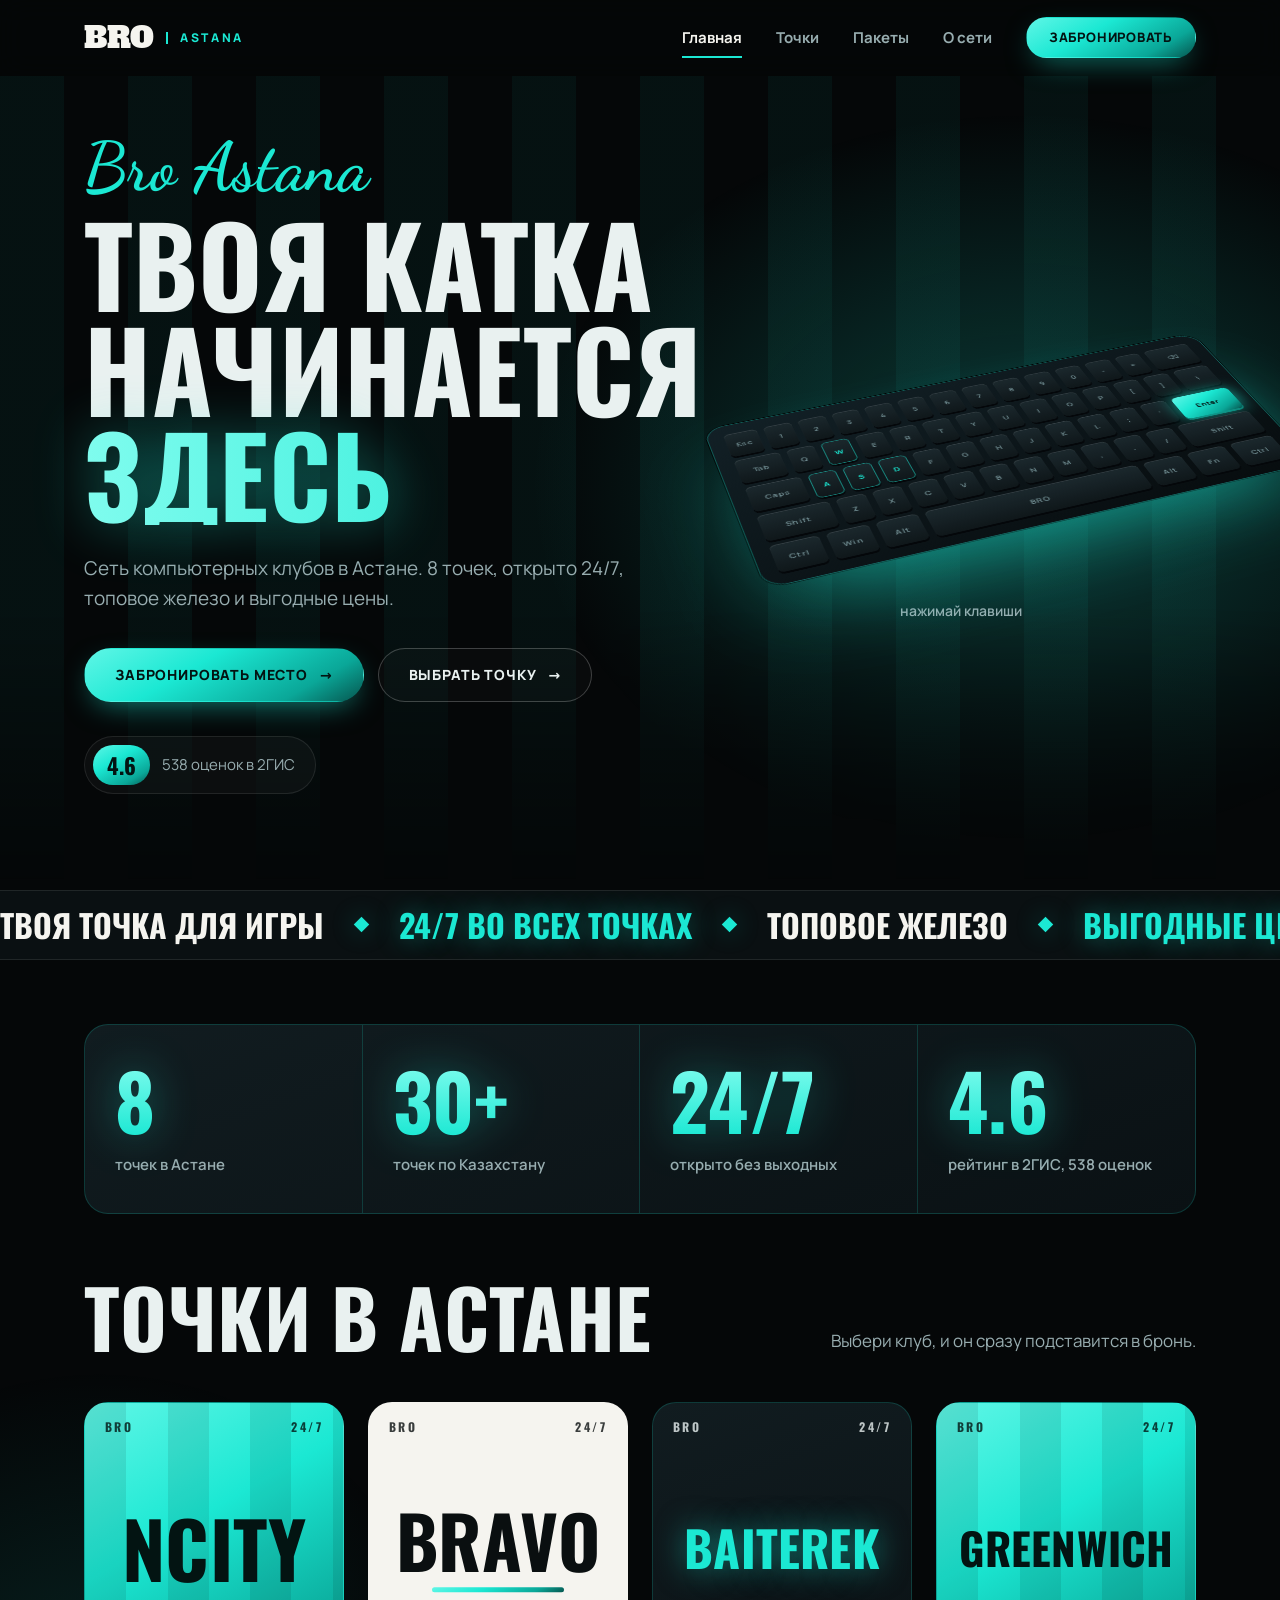
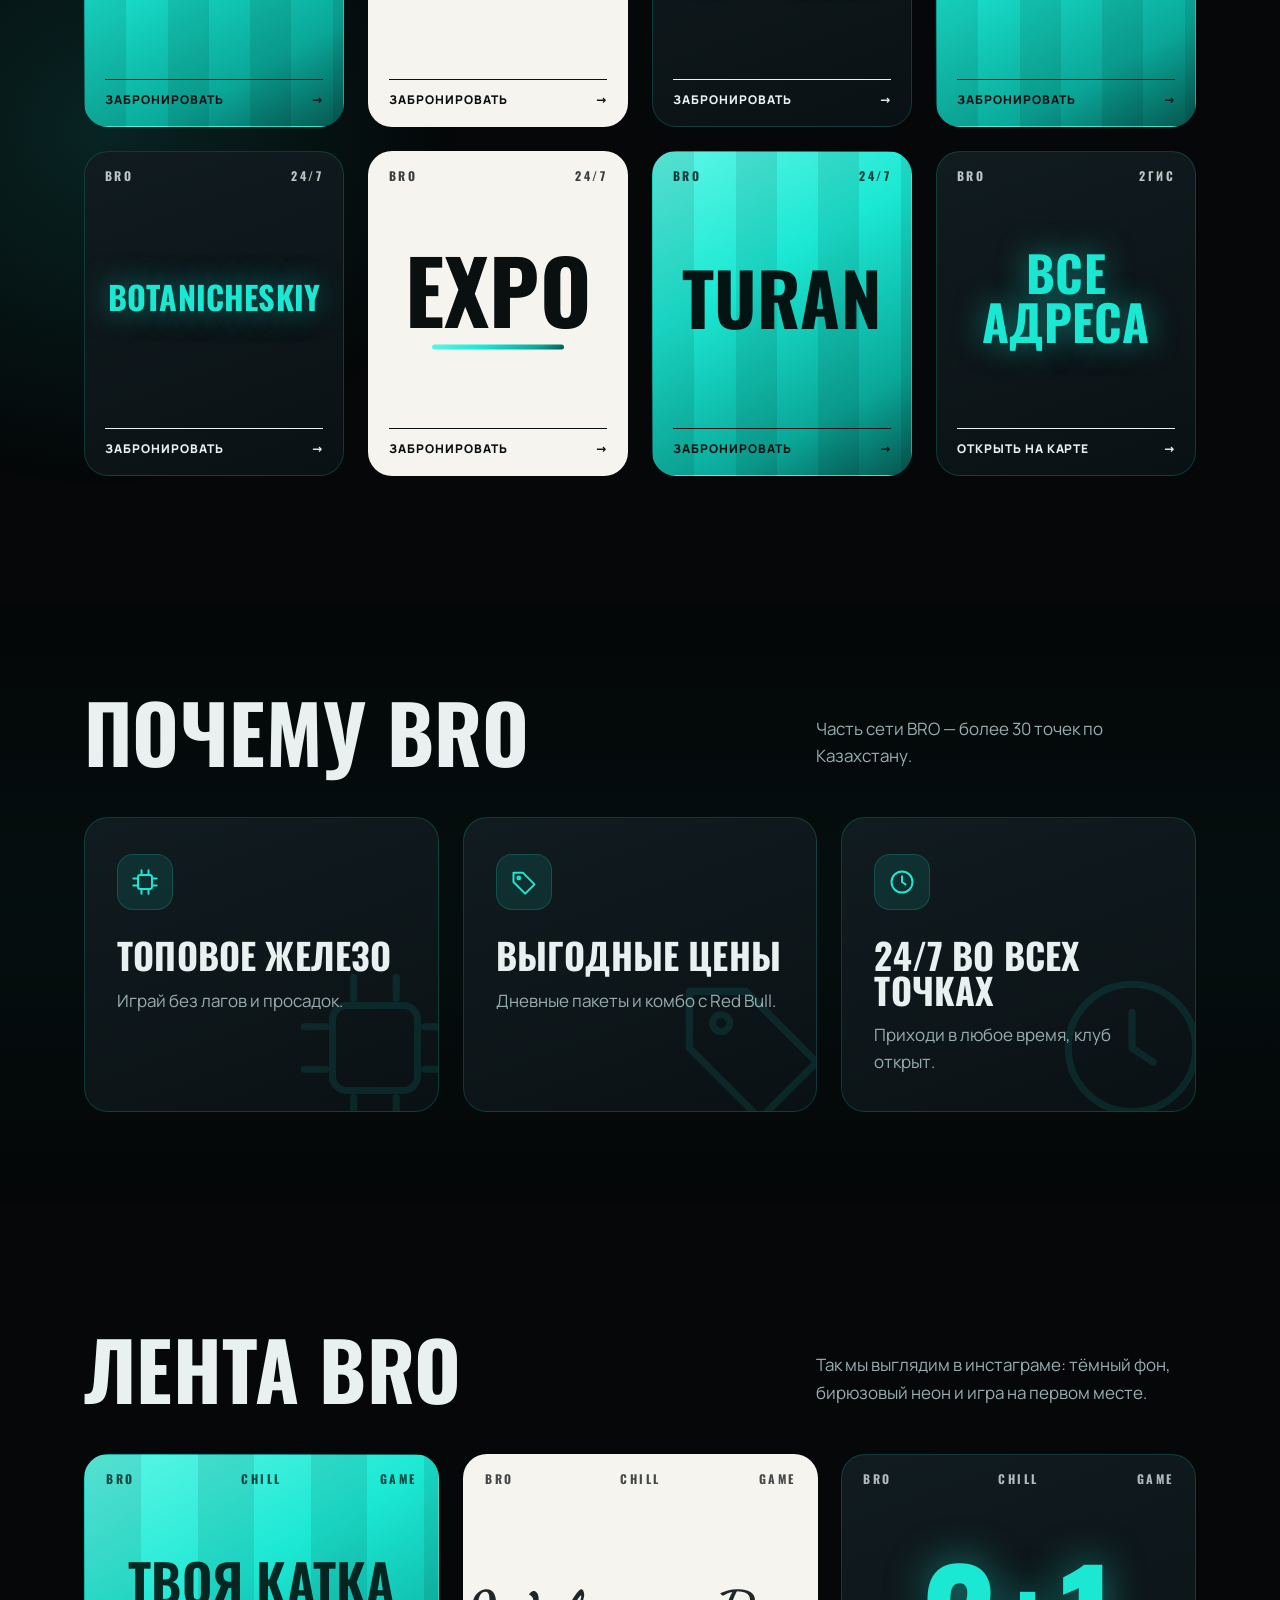
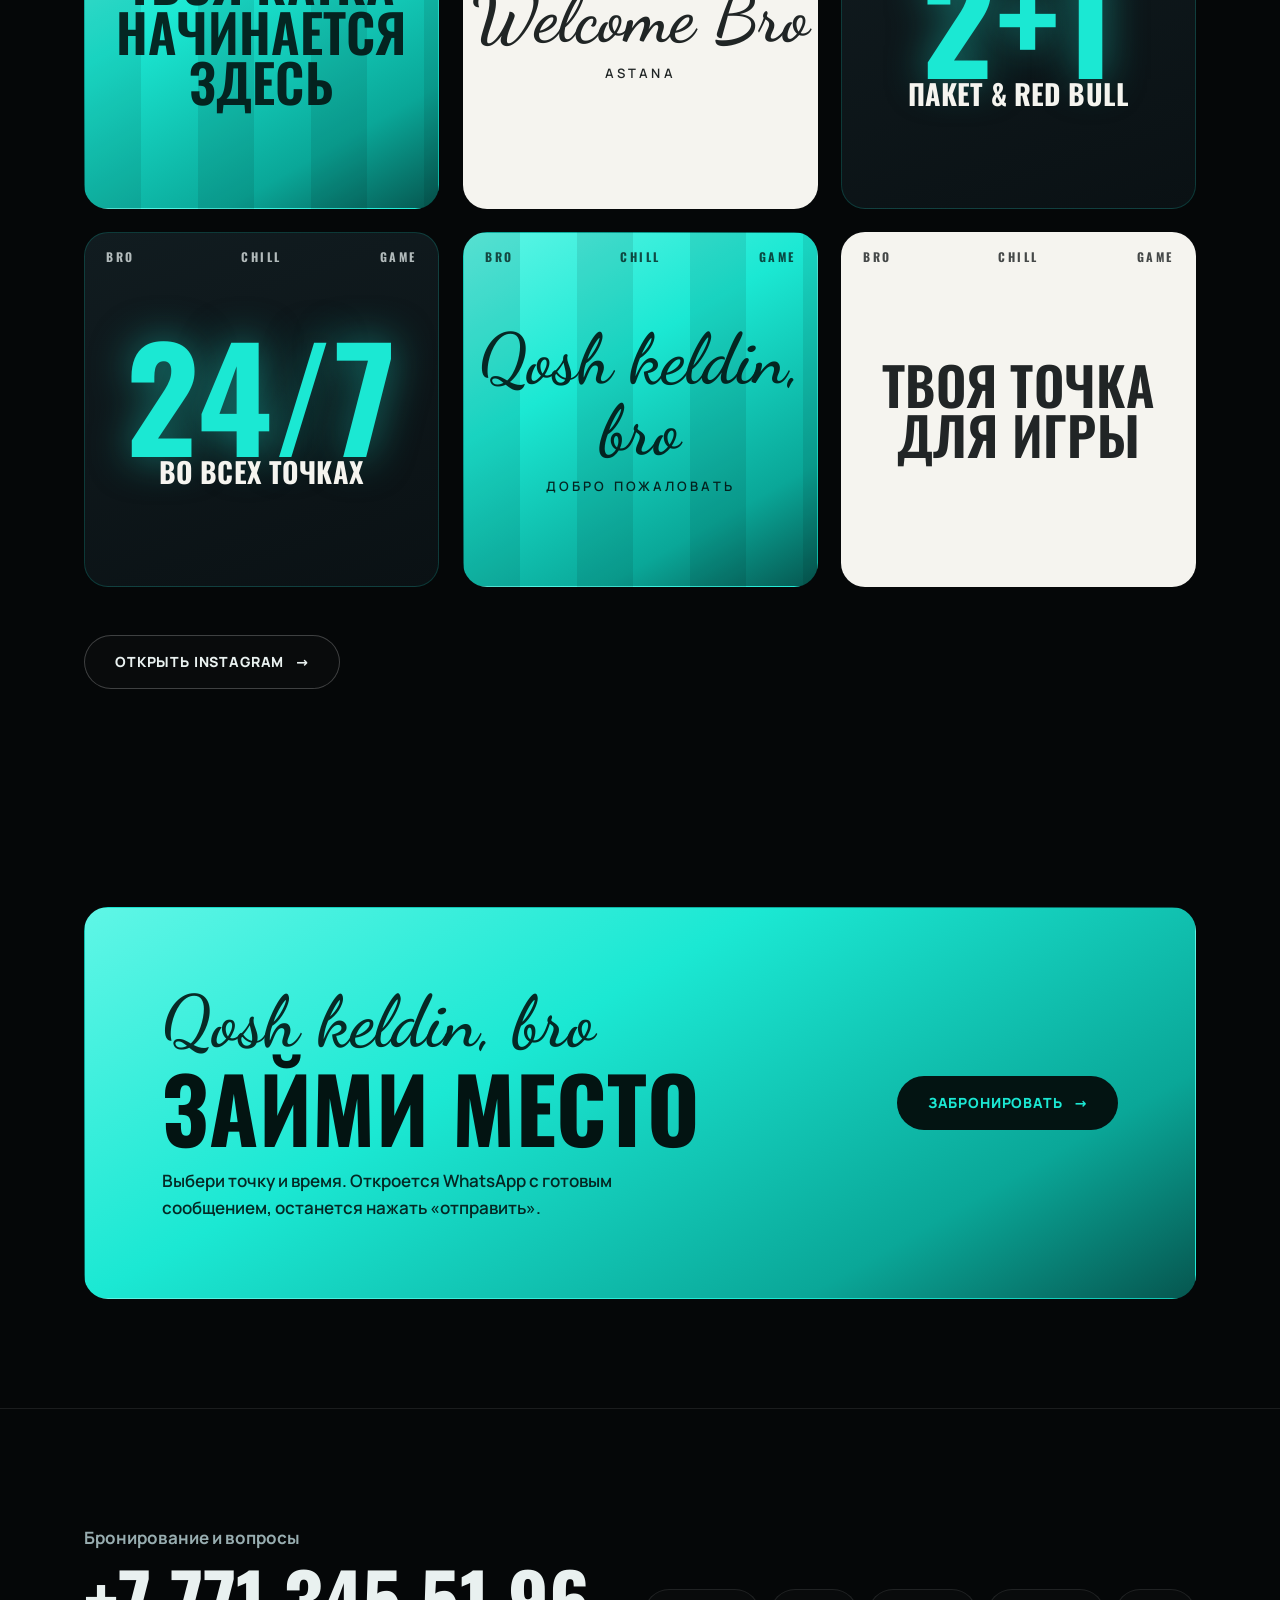
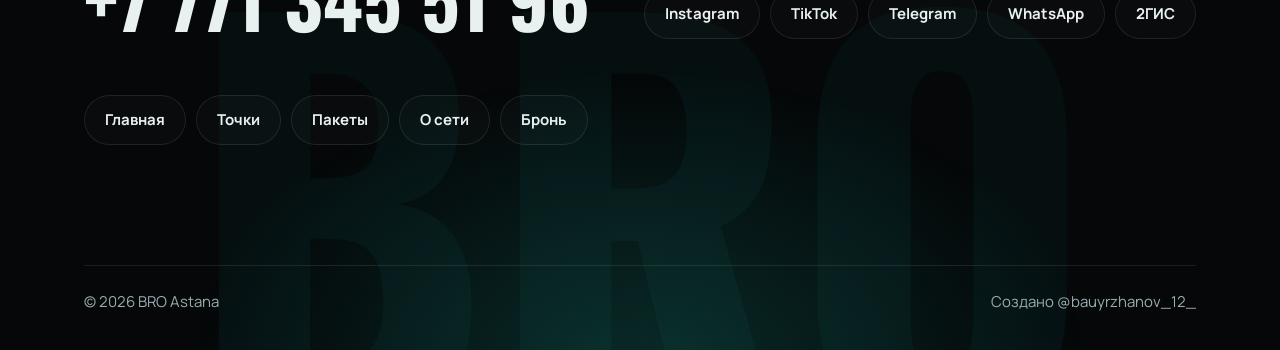
==== commit c20012b3: "Fill out the pages: stats strip, poster feed, FAQ, hero accents - stats strip (8 clubs, 30+ in Kazak" ====
--- a/index.html
+++ b/index.html
@@ -65,13 +65,24 @@
     <div class="marquee-track"><span>Твоя точка для игры</span><i></i><span class="alt">24/7 во всех точках</span><i></i><span>Топовое железо</span><i></i><span class="alt">Выгодные цены</span><i></i><span>Твоя точка для игры</span><i></i><span class="alt">24/7 во всех точках</span><i></i><span>Топовое железо</span><i></i><span class="alt">Выгодные цены</span><i></i></div>
   </div>
 
-  <section class="section section--glow">
+  <section class="section section--tight">
+    <div class="wrap">
+      <ul class="stats">
+        <li class="reveal"><span class="n display">8</span><span class="l">точек в Астане</span></li>
+        <li class="reveal"><span class="n display">30+</span><span class="l">точек по Казахстану</span></li>
+        <li class="reveal"><span class="n display">24/7</span><span class="l">открыто без выходных</span></li>
+        <li class="reveal"><span class="n display">4.6</span><span class="l">рейтинг в 2ГИС, 538 оценок</span></li>
+      </ul>
+    </div>
+  </section>
+
+  <section class="section section--glow" style="padding-top:0">
     <div class="wrap">
       <header class="sec-head reveal">
         <h2 class="display">Точки в Астане</h2>
         <p>Выбери клуб, и он сразу подставится в бронь.</p>
       </header>
-      <ul class="tiles tiles--four">
+      <ul class="tiles">
         <li class="reveal"><a class="card tile is-teal" href="book.html?club=NCITY" style="--fs:30cqi">
           <span class="tl">BRO</span><span class="tr">24/7</span>
           <span class="tname display">NCITY</span>
@@ -92,8 +103,27 @@
           <span class="tname display">GREENWICH</span>
           <span class="tb">Забронировать</span>
         </a></li>
+        <li class="reveal"><a class="card tile is-dark" href="book.html?club=BOTANICHESKIY" style="--fs:12.5cqi">
+          <span class="tl">BRO</span><span class="tr">24/7</span>
+          <span class="tname display">BOTANICHESKIY</span>
+          <span class="tb">Забронировать</span>
+        </a></li>
+        <li class="reveal"><a class="card tile is-paper" href="book.html?club=EXPO" style="--fs:34cqi">
+          <span class="tl">BRO</span><span class="tr">24/7</span>
+          <span class="tname display">EXPO</span>
+          <span class="tb">Забронировать</span>
+        </a></li>
+        <li class="reveal"><a class="card tile is-teal" href="book.html?club=TURAN" style="--fs:28cqi">
+          <span class="tl">BRO</span><span class="tr">24/7</span>
+          <span class="tname display">TURAN</span>
+          <span class="tb">Забронировать</span>
+        </a></li>
+        <li class="reveal"><a class="card tile is-dark" href="https://2gis.kz/astana/branches/70000001069280468" target="_blank" rel="noopener" style="--fs:19cqi">
+          <span class="tl">BRO</span><span class="tr">2ГИС</span>
+          <span class="tname display">Все адреса</span>
+          <span class="tb">Открыть на карте</span>
+        </a></li>
       </ul>
-      <p class="reveal" style="margin-top:48px"><a class="btn btn-ghost" href="clubs.html">Все 8 точек</a></p>
     </div>
   </section>
 
@@ -105,21 +135,42 @@
       </header>
       <div class="grid-3">
       <article class="card reveal">
+        <svg class="deco" viewBox="0 0 24 24" aria-hidden="true"><rect x="6" y="6" width="12" height="12" rx="2"/><path d="M9 2v3M15 2v3M9 19v3M15 19v3M2 9h3M2 15h3M19 9h3M19 15h3"/></svg>
         <div class="icon"><svg viewBox="0 0 24 24" aria-hidden="true"><rect x="6" y="6" width="12" height="12" rx="2"/><path d="M9 2v3M15 2v3M9 19v3M15 19v3M2 9h3M2 15h3M19 9h3M19 15h3"/></svg></div>
         <h3 class="display">Топовое железо</h3>
         <p>Играй без лагов и просадок.</p>
       </article>
       <article class="card reveal">
+        <svg class="deco" viewBox="0 0 24 24" aria-hidden="true"><path d="M3 12V4h8l10 10-8 8L3 12z"/><circle cx="7.5" cy="8.5" r="1.2"/></svg>
         <div class="icon"><svg viewBox="0 0 24 24" aria-hidden="true"><path d="M3 12V4h8l10 10-8 8L3 12z"/><circle cx="7.5" cy="8.5" r="1.2"/></svg></div>
         <h3 class="display">Выгодные цены</h3>
         <p>Дневные пакеты и комбо с Red Bull.</p>
       </article>
       <article class="card reveal">
+        <svg class="deco" viewBox="0 0 24 24" aria-hidden="true"><circle cx="12" cy="12" r="9"/><path d="M12 7v5l3 2"/></svg>
         <div class="icon"><svg viewBox="0 0 24 24" aria-hidden="true"><circle cx="12" cy="12" r="9"/><path d="M12 7v5l3 2"/></svg></div>
         <h3 class="display">24/7 во всех точках</h3>
         <p>Приходи в любое время, клуб открыт.</p>
       </article>
       </div>
+    </div>
+  </section>
+
+  <section class="section section--glow-r">
+    <div class="wrap">
+      <header class="sec-head reveal">
+        <h2 class="display">Лента BRO</h2>
+        <p>Так мы выглядим в инстаграме: тёмный фон, бирюзовый неон и игра на первом месте.</p>
+      </header>
+      <ul class="feed">
+        <li class="reveal"><div class="card post is-teal"><span class="pl">BRO</span><span class="pm">CHILL</span><span class="pr">GAME</span><p class="pt display">Твоя катка начинается здесь</p></div></li>
+        <li class="reveal"><div class="card post is-paper"><span class="pl">BRO</span><span class="pm">CHILL</span><span class="pr">GAME</span><p class="ps script">Welcome Bro</p><p class="pb">Astana</p></div></li>
+        <li class="reveal"><div class="card post is-dark"><span class="pl">BRO</span><span class="pm">CHILL</span><span class="pr">GAME</span><p class="pn display">2+1</p><p class="pt display sm">Пакет &amp; Red Bull</p></div></li>
+        <li class="reveal"><div class="card post is-dark"><span class="pl">BRO</span><span class="pm">CHILL</span><span class="pr">GAME</span><p class="pn display">24/7</p><p class="pt display sm">Во всех точках</p></div></li>
+        <li class="reveal"><div class="card post is-teal"><span class="pl">BRO</span><span class="pm">CHILL</span><span class="pr">GAME</span><p class="ps script">Qosh keldin, bro</p><p class="pb">Добро пожаловать</p></div></li>
+        <li class="reveal"><div class="card post is-paper"><span class="pl">BRO</span><span class="pm">CHILL</span><span class="pr">GAME</span><p class="pt display">Твоя точка для игры</p></div></li>
+      </ul>
+      <p class="reveal" style="margin-top:48px"><a class="btn btn-ghost" href="https://instagram.com/brocyberastana" target="_blank" rel="noopener">Открыть Instagram</a></p>
     </div>
   </section>
 
--- a/styles.css
+++ b/styles.css
@@ -53,8 +53,8 @@
   --r-pill: 999px;
 
   --gap: 24px;
-  --section: clamp(96px, 12vw, 160px);
-  --head-gap: clamp(40px, 5vw, 64px);
+  --section: clamp(72px, 8.5vw, 120px);
+  --head-gap: clamp(32px, 4vw, 48px);
 
   --glow-sm: 0 0 24px rgba(27, 232, 211, .35);
   --glow-lg: 0 28px 70px -22px rgba(27, 232, 211, .55);
@@ -96,6 +96,7 @@
   background: radial-gradient(closest-side, rgba(27, 232, 211, .13), transparent);
 }
 .section--glow-r::before { left: auto; right: -260px; }
+.section--tight { padding-block: clamp(40px, 5vw, 64px); }
 .section--tint { background: linear-gradient(180deg, transparent, rgba(27, 232, 211, .035) 50%, transparent); }
 
 .sec-head { margin-bottom: var(--head-gap); display: flex; flex-wrap: wrap; align-items: end; justify-content: space-between; gap: 16px 40px; }
@@ -232,7 +233,8 @@
 .kb-hint { text-align: center; margin-top: 24px; font: 600 14px var(--f-body); color: var(--muted); }
 
 /* ---------- inner page hero ---------- */
-.page-hero { position: relative; overflow-x: clip; padding: clamp(64px, 9vw, 120px) 0 clamp(24px, 4vw, 48px); isolation: isolate; }
+.page-hero { position: relative; overflow-x: clip; padding: clamp(56px, 7vw, 96px) 0 clamp(16px, 3vw, 32px); isolation: isolate; }
+.page-hero .wrap { position: relative; }
 .page-hero::before {
   content: ""; position: absolute; z-index: -1; right: -180px; top: -200px; width: 760px; height: 760px;
   background: radial-gradient(closest-side, rgba(27, 232, 211, .2), transparent);
@@ -244,6 +246,14 @@
 }
 .page-hero .script { font-size: clamp(36px, 5vw, 56px); margin-bottom: 6px; }
 .page-hero h1 { font-size: clamp(60px, 10vw, 140px); margin-bottom: 24px; }
+.hero-big {
+  position: absolute; z-index: -1; right: 24px; top: 50%; transform: translateY(-50%) rotate(-5deg);
+  font-size: clamp(130px, 22vw, 320px); line-height: .8; pointer-events: none; user-select: none;
+  background: linear-gradient(180deg, var(--teal-hi), var(--teal-lo)); -webkit-background-clip: text; background-clip: text; color: transparent;
+  filter: drop-shadow(0 0 50px rgba(27, 232, 211, .4)); opacity: .85;
+  animation: bob 8s ease-in-out infinite;
+}
+@keyframes bob { 50% { transform: translateY(-54%) rotate(-3deg); } }
 
 /* ---------- marquee ---------- */
 .marquee { border-block: 1px solid var(--line); background: var(--bg-2); overflow: hidden; padding: 18px 0; }
@@ -282,7 +292,7 @@
 .card:hover .icon { background: rgba(27, 232, 211, .2); box-shadow: var(--glow-sm); }
 
 /* ---------- packs ---------- */
-.pack { display: flex; flex-direction: column; gap: 16px; min-height: 420px; }
+.pack { display: flex; flex-direction: column; gap: 16px; }
 .pack .script { font-size: 48px; }
 .pack .btn { margin-top: auto; align-self: flex-start; }
 .is-paper .script { color: #0a0f10; }
@@ -318,8 +328,8 @@
 .cta-card--compact h2 { font-size: clamp(36px, 5vw, 64px); }
 
 /* ---------- booking ---------- */
-.book-grid { display: grid; grid-template-columns: .8fr 1.2fr; gap: var(--gap); align-items: start; }
-.info-card { display: grid; gap: 28px; }
+.book-grid { display: grid; grid-template-columns: .8fr 1.2fr; gap: var(--gap); align-items: stretch; }
+.info-card { display: grid; gap: 28px; align-content: space-between; }
 .info-card .label { color: var(--muted); font-size: 14px; font-weight: 700; margin-bottom: 4px; }
 .info-card a, .info-card .val { font: 700 34px/1.05 var(--f-display); text-transform: uppercase; text-decoration: none; transition: color .25s; }
 .info-card a:hover { color: var(--teal); }
@@ -420,3 +430,78 @@
   .book-form { grid-template-columns: 1fr 1fr; gap: 18px; }
   .foot-nav { margin-bottom: 90px; }
 }
+
+
+/* ---------- decorative illustration inside feature cards ---------- */
+.card .deco {
+  position: absolute; right: -22px; bottom: -22px; width: 170px; height: 170px; opacity: .1; pointer-events: none;
+  fill: none; stroke: var(--teal); stroke-width: 1; stroke-linecap: round; stroke-linejoin: round;
+  transition: opacity .4s, transform .6s var(--ease), filter .4s;
+}
+.card:hover .deco { opacity: .28; transform: rotate(-8deg) scale(1.1); filter: drop-shadow(0 0 14px rgba(27, 232, 211, .7)); }
+
+/* ---------- stats strip ---------- */
+.stats {
+  display: grid; grid-template-columns: repeat(4, 1fr); overflow: hidden;
+  border-radius: var(--r-card); border: 1px solid var(--line-teal); background: var(--grad-card);
+}
+.stats li { position: relative; padding: 36px 30px; border-right: 1px solid var(--line-teal); transition: background .35s; }
+.stats li:last-child { border-right: 0; }
+.stats li:hover { background: rgba(27, 232, 211, .07); }
+.stats .n {
+  display: block; font-size: clamp(52px, 6vw, 84px); line-height: 1; margin-bottom: 12px;
+  background: linear-gradient(180deg, var(--teal-hi), var(--teal)); -webkit-background-clip: text; background-clip: text; color: transparent;
+  filter: drop-shadow(0 0 22px rgba(27, 232, 211, .35));
+}
+.stats .l { color: var(--muted); font-weight: 600; font-size: 15px; }
+
+/* ---------- feed (poster grid) ---------- */
+.feed { display: grid; grid-template-columns: repeat(3, 1fr); gap: var(--gap); }
+.post { aspect-ratio: 1 / 1; container-type: inline-size; padding: 0; display: grid; place-content: center; text-align: center; gap: 4px; }
+.post > * { position: relative; }
+.post .pl, .post .pm, .post .pr { position: absolute; top: 5cqi; font: 700 12px/1 var(--f-display); letter-spacing: .2em; opacity: .75; }
+.post .pl { left: 6cqi; }
+.post .pm { left: 50%; transform: translateX(-50%); }
+.post .pr { right: 6cqi; }
+.post .pt { font-size: 15cqi; line-height: .95; padding: 0 8cqi; }
+.post .pt.sm { font-size: 8cqi; }
+.post .pn { font-size: 40cqi; line-height: .85; color: var(--teal); text-shadow: 0 0 40px rgba(27, 232, 211, .5); }
+.post .ps { font-size: 20cqi; line-height: 1; color: inherit; }
+.post .pb { font: 800 13px/1 var(--f-body); letter-spacing: .24em; text-transform: uppercase; opacity: .8; margin-top: 10px; }
+.post.is-dark .pt.sm { color: var(--paper); }
+.post.is-teal { background: repeating-linear-gradient(90deg, rgba(0, 0, 0, .09) 0 16%, transparent 16% 32%), var(--grad-teal); }
+.post.is-teal .ps { color: var(--ink); }
+.post.is-paper .ps { color: #0a0f10; }
+
+/* ---------- faq ---------- */
+.faq-list { display: grid; grid-template-columns: 1fr 1fr; gap: 14px var(--gap); align-items: start; }
+.faq { padding: 0; }
+.faq:hover { transform: translateY(-3px); box-shadow: var(--glow-sm); }
+.faq summary {
+  list-style: none; cursor: pointer; display: flex; justify-content: space-between; align-items: center; gap: 24px;
+  padding: 26px 32px; font-size: clamp(22px, 2.6vw, 30px); line-height: 1.1;
+}
+.faq summary::-webkit-details-marker { display: none; }
+.faq summary::after {
+  content: "+"; flex: none; width: 40px; height: 40px; display: grid; place-items: center; border-radius: 50%;
+  font: 400 26px/1 var(--f-body); color: var(--teal); border: 1px solid var(--line-teal); transition: transform .35s var(--ease), background .3s;
+}
+.faq[open] summary::after { transform: rotate(45deg); background: rgba(27, 232, 211, .12); }
+.faq p { padding: 0 32px 28px; max-width: 62ch; animation: faq-in .4s var(--ease) both; }
+@keyframes faq-in { from { opacity: 0; transform: translateY(-8px); } }
+
+@media (max-width: 1000px) {
+  .faq-list { grid-template-columns: 1fr; }
+  .stats { grid-template-columns: 1fr 1fr; }
+  .stats li:nth-child(2) { border-right: 0; }
+  .stats li:nth-child(-n+2) { border-bottom: 1px solid var(--line-teal); }
+  .feed { grid-template-columns: 1fr 1fr; }
+}
+@media (max-width: 640px) {
+  .hero-big { right: 8px; opacity: .18; font-size: 150px; }
+  .stats li { padding: 26px 20px; }
+  .feed { gap: 14px; }
+  .post .pt { font-size: 14cqi; }
+  .faq summary { padding: 22px 22px; }
+  .faq p { padding: 0 22px 24px; }
+}
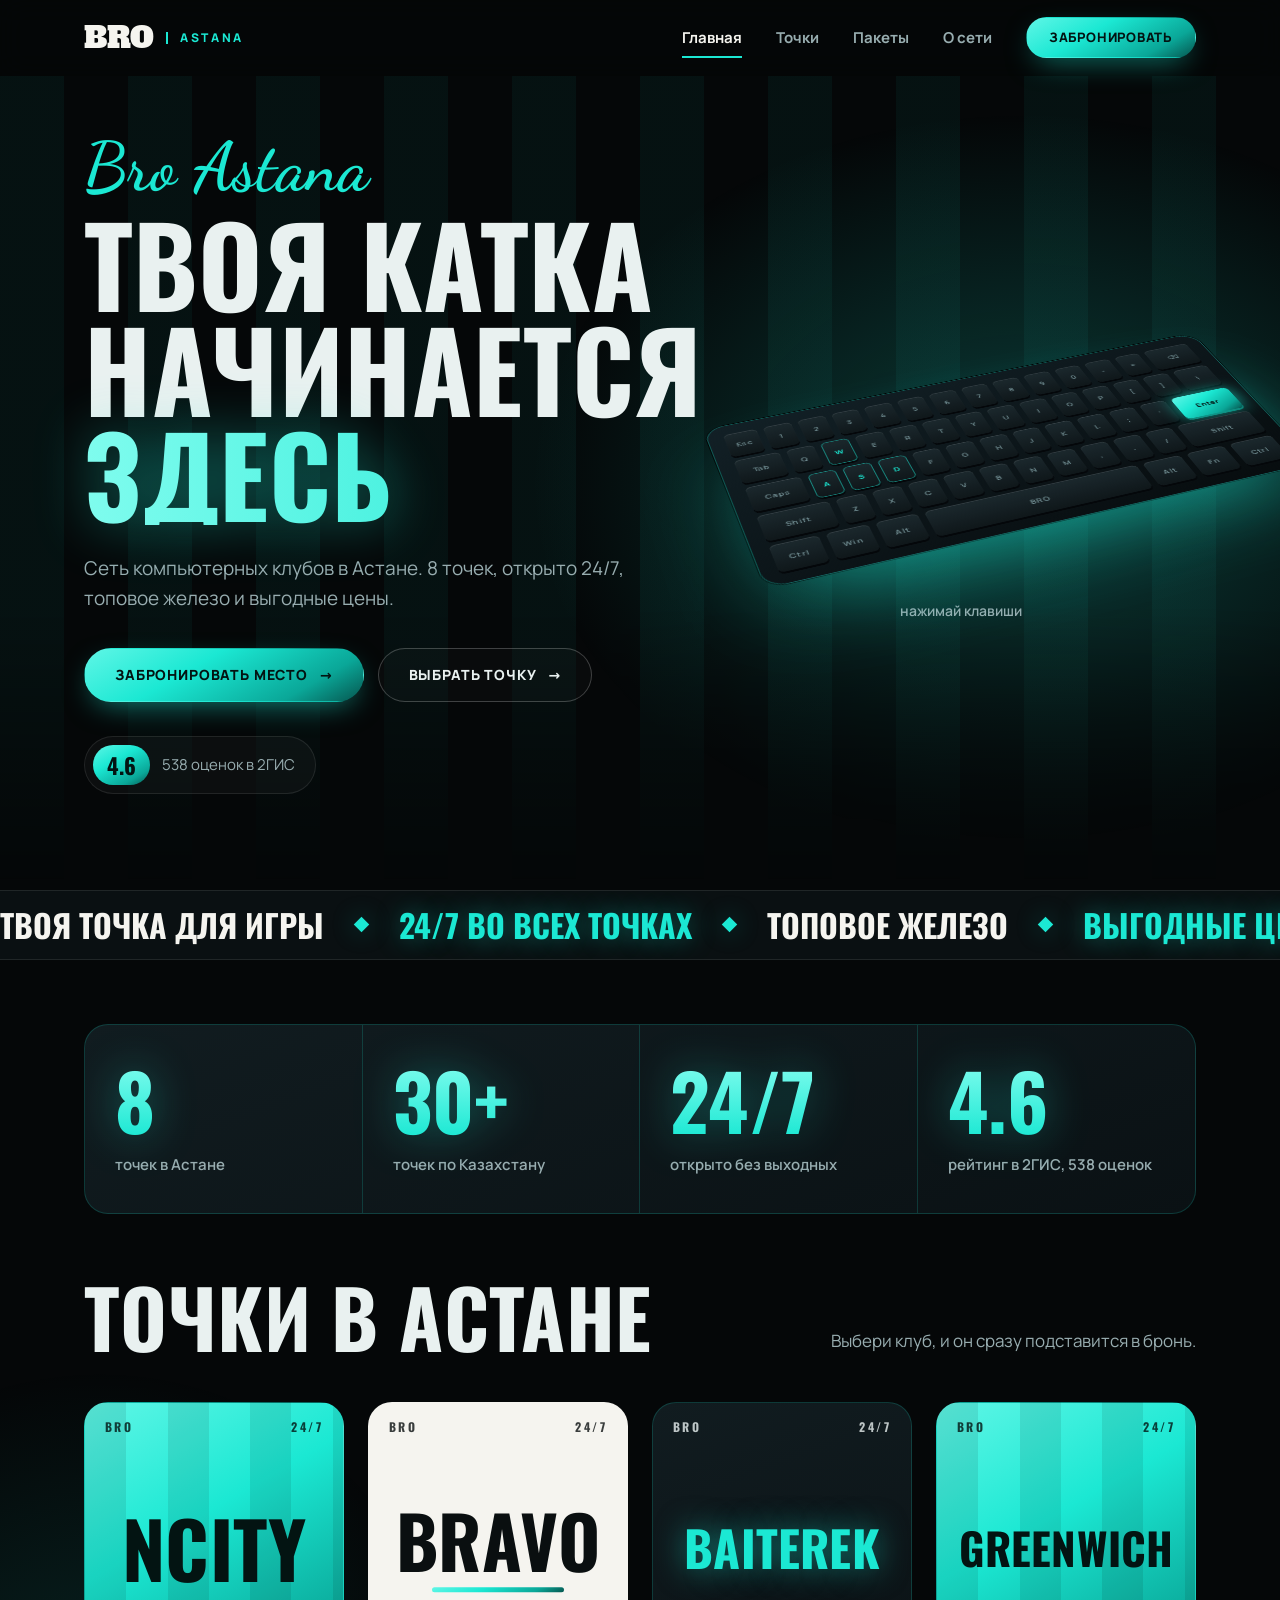
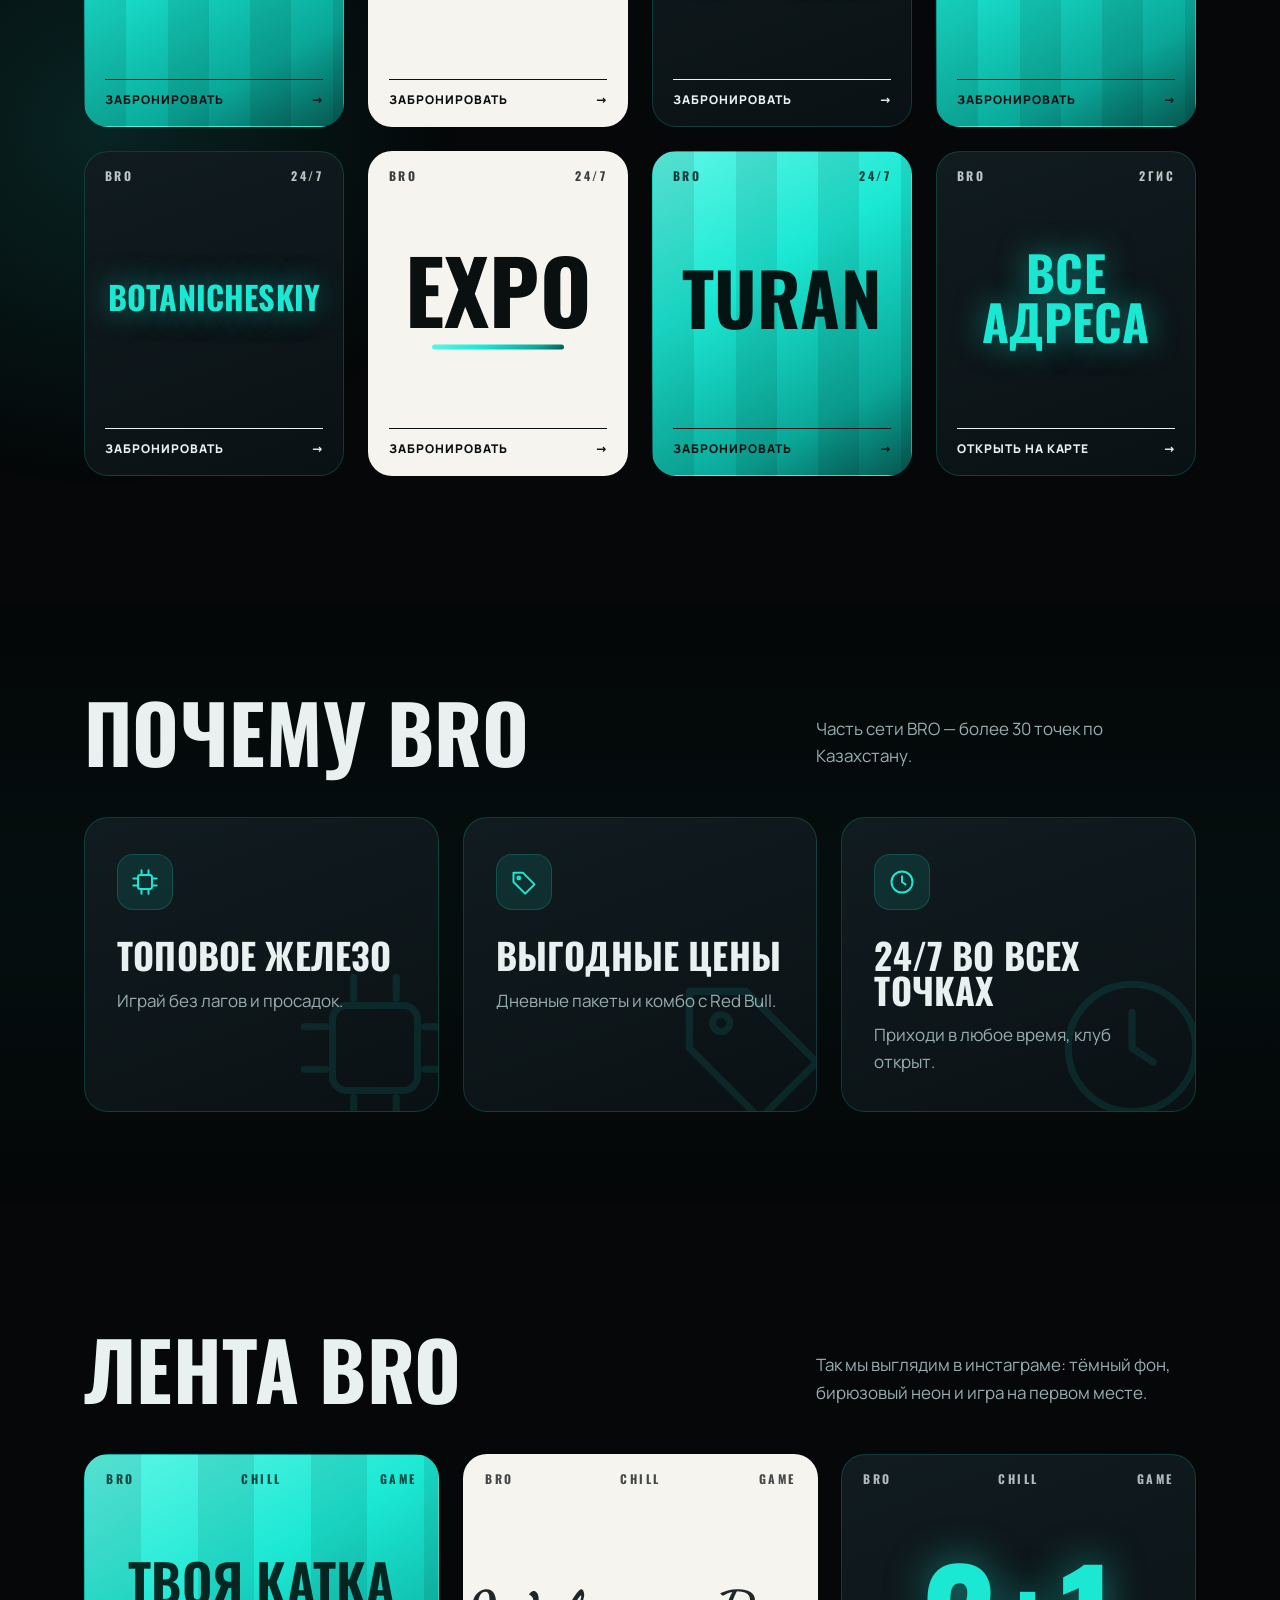
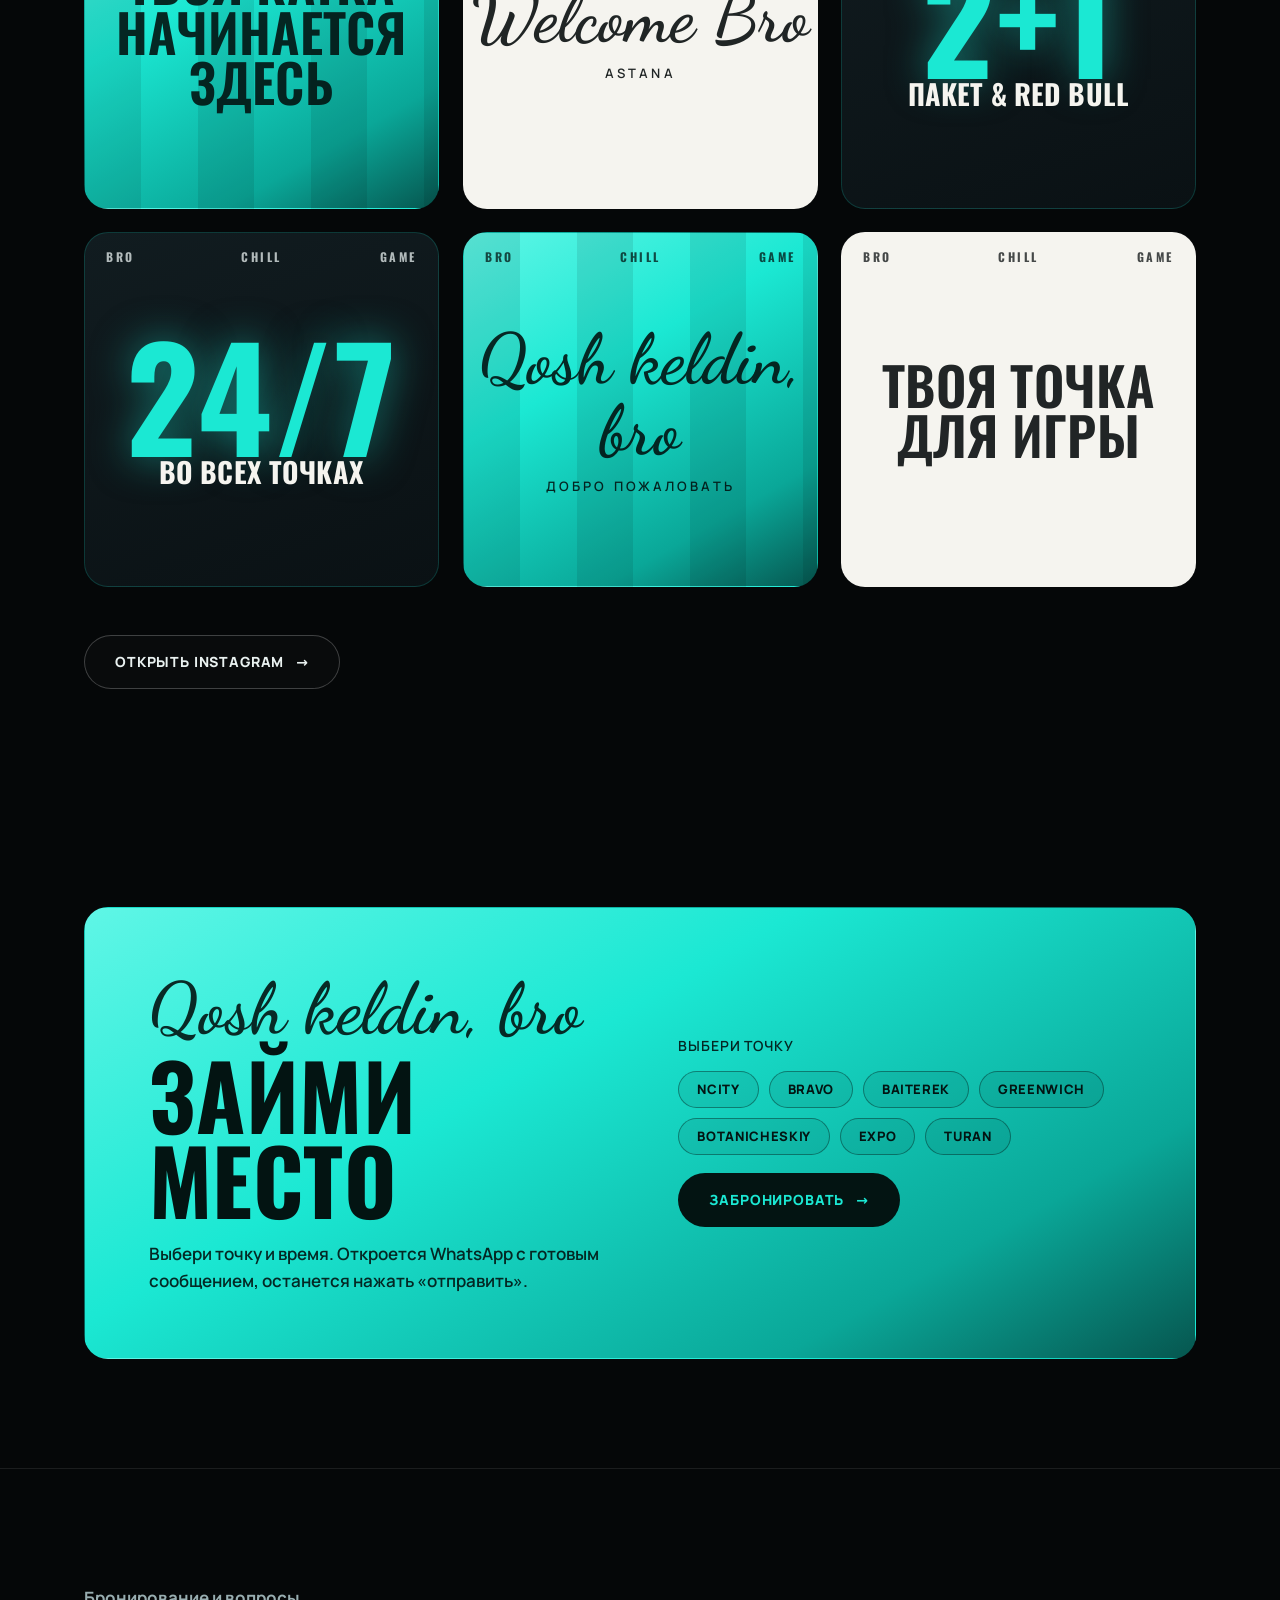
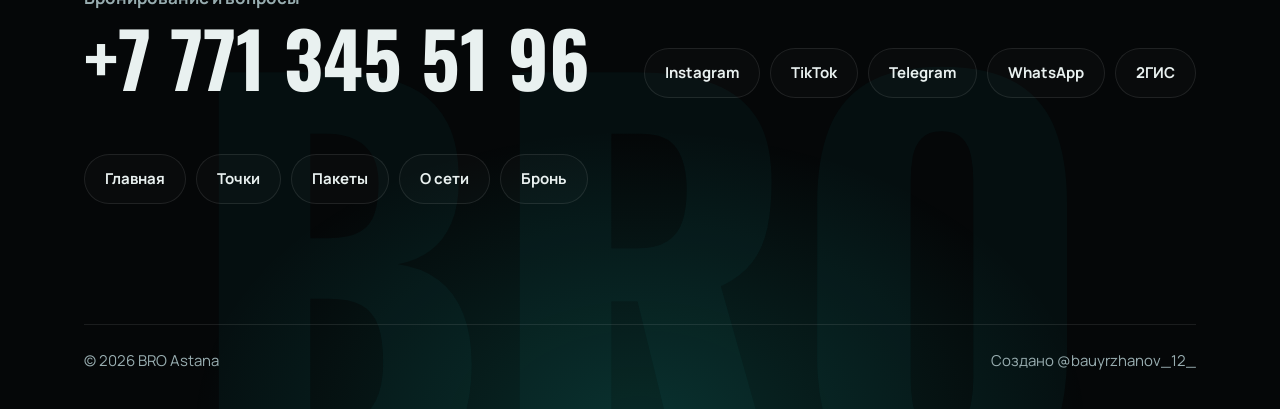
==== commit 333daa13: "Fill the booking CTA card with quick club chips, compact the clubs CTA The right side of the 'Займи " ====
--- a/index.html
+++ b/index.html
@@ -182,7 +182,11 @@
           <h2 class="display">Займи место</h2>
           <p>Выбери точку и время. Откроется WhatsApp с готовым сообщением, останется нажать «отправить».</p>
         </div>
-        <div class="cta-act"><a class="btn btn-ink" href="book.html">Забронировать</a></div>
+        <div class="cta-act">
+          <p class="cta-label">Выбери точку</p>
+          <div class="chips"><a class="chip" href="book.html?club=NCITY">NCITY</a><a class="chip" href="book.html?club=BRAVO">BRAVO</a><a class="chip" href="book.html?club=BAITEREK">BAITEREK</a><a class="chip" href="book.html?club=GREENWICH">GREENWICH</a><a class="chip" href="book.html?club=BOTANICHESKIY">BOTANICHESKIY</a><a class="chip" href="book.html?club=EXPO">EXPO</a><a class="chip" href="book.html?club=TURAN">TURAN</a></div>
+          <a class="btn btn-ink" href="book.html">Забронировать</a>
+        </div>
       </div>
     </div>
   </section>
--- a/styles.css
+++ b/styles.css
@@ -320,11 +320,21 @@
 .social span { color: var(--muted); font-size: 15px; }
 
 /* ---------- CTA band ---------- */
-.cta-card { display: grid; grid-template-columns: 1.2fr .8fr; gap: 32px; align-items: center; padding: clamp(40px, 6vw, 80px); }
+.cta-card { display: grid; grid-template-columns: 1fr 1fr; gap: 32px clamp(32px, 6vw, 80px); align-items: center; padding: clamp(32px, 5vw, 64px); }
 .cta-card .script { font-size: clamp(40px, 6vw, 72px); color: var(--ink); margin-bottom: 4px; }
 .cta-card h2 { font-size: clamp(48px, 7vw, 96px); margin-bottom: 18px; }
-.cta-card .cta-act { display: flex; justify-content: flex-end; }
+.cta-act { display: flex; flex-direction: column; align-items: flex-start; gap: 18px; }
+.cta-act.cta-row { flex-direction: row; flex-wrap: wrap; gap: 14px; margin-top: 8px; }
+.cta-label { font: 800 14px/1 var(--f-body); letter-spacing: .06em; text-transform: uppercase; opacity: .75; }
+.chips { display: flex; flex-wrap: wrap; gap: 10px; }
+.chips .chip {
+  text-decoration: none; padding: 11px 18px; border-radius: var(--r-pill); font: 800 13px/1 var(--f-body); letter-spacing: .05em;
+  color: var(--ink); border: 1.5px solid rgba(3, 20, 18, .4); background: rgba(3, 20, 18, .08);
+  transition: background .25s, color .25s, border-color .25s, transform .25s var(--ease);
+}
+.chips .chip:hover { background: var(--ink); color: var(--teal); border-color: var(--ink); transform: translateY(-2px); }
 .cta-card:hover { transform: translateY(-6px); }
+.cta-card--compact { grid-template-columns: 1fr; }
 .cta-card--compact h2 { font-size: clamp(36px, 5vw, 64px); }
 
 /* ---------- booking ---------- */
@@ -392,7 +402,6 @@
   .about-grid, .book-grid { grid-template-columns: 1fr; }
   .poster { min-height: 340px; }
   .cta-card { grid-template-columns: 1fr; }
-  .cta-card .cta-act { justify-content: flex-start; }
   .book-form { grid-template-columns: 1fr 1fr; }
   .book-form label:nth-of-type(5) { grid-column: 1 / -1; }
 }
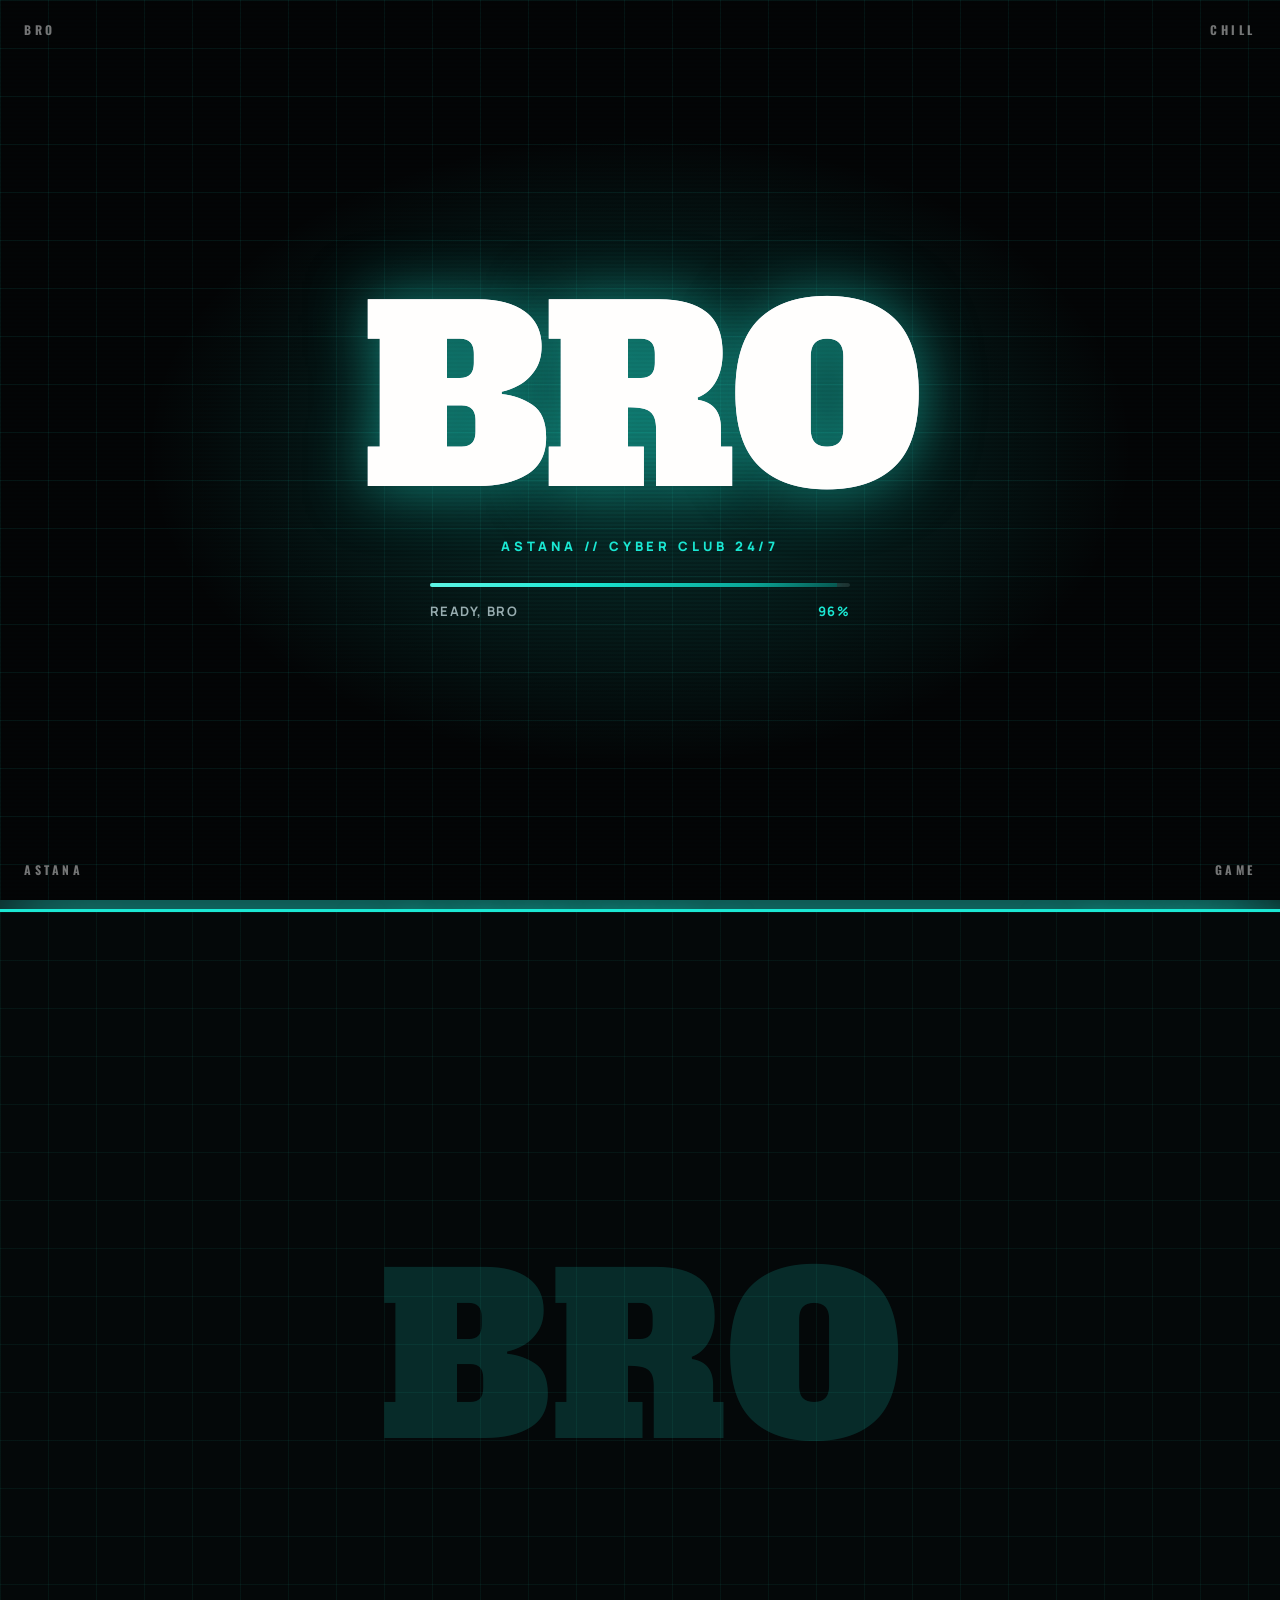
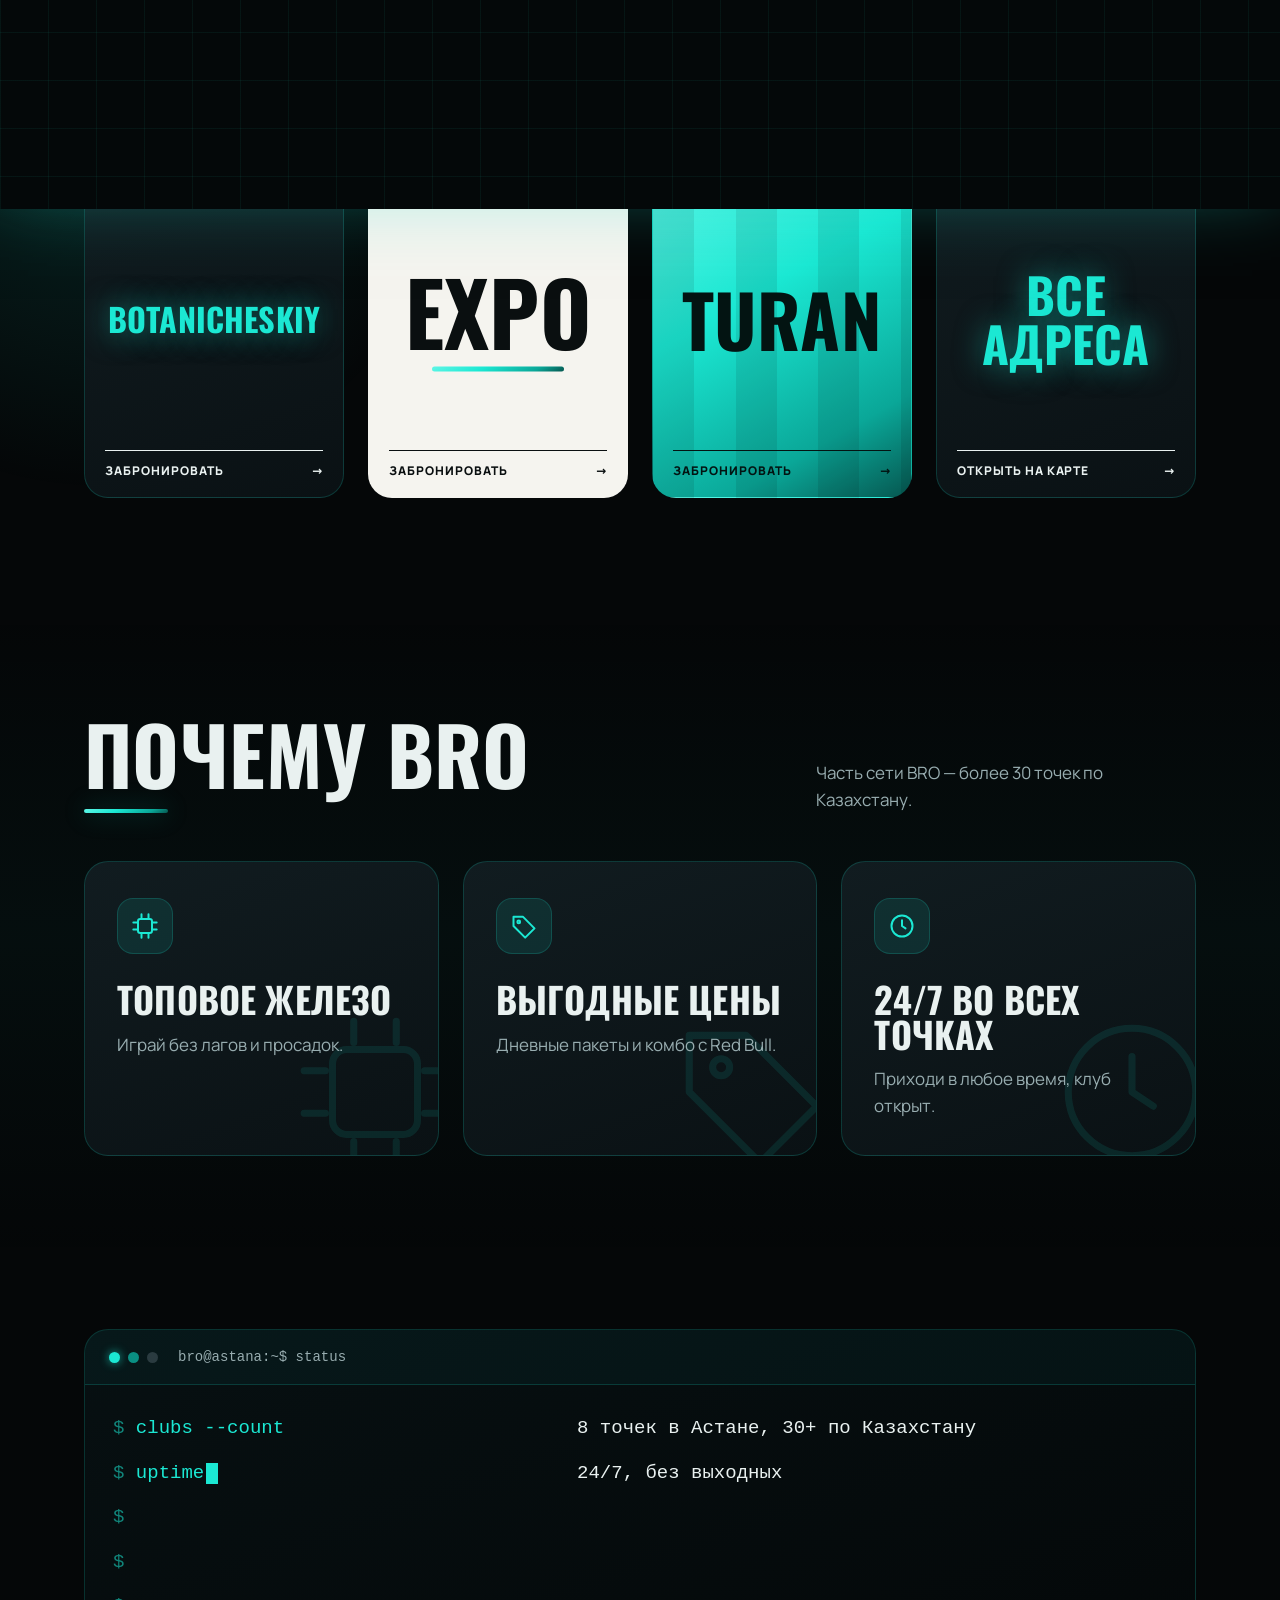
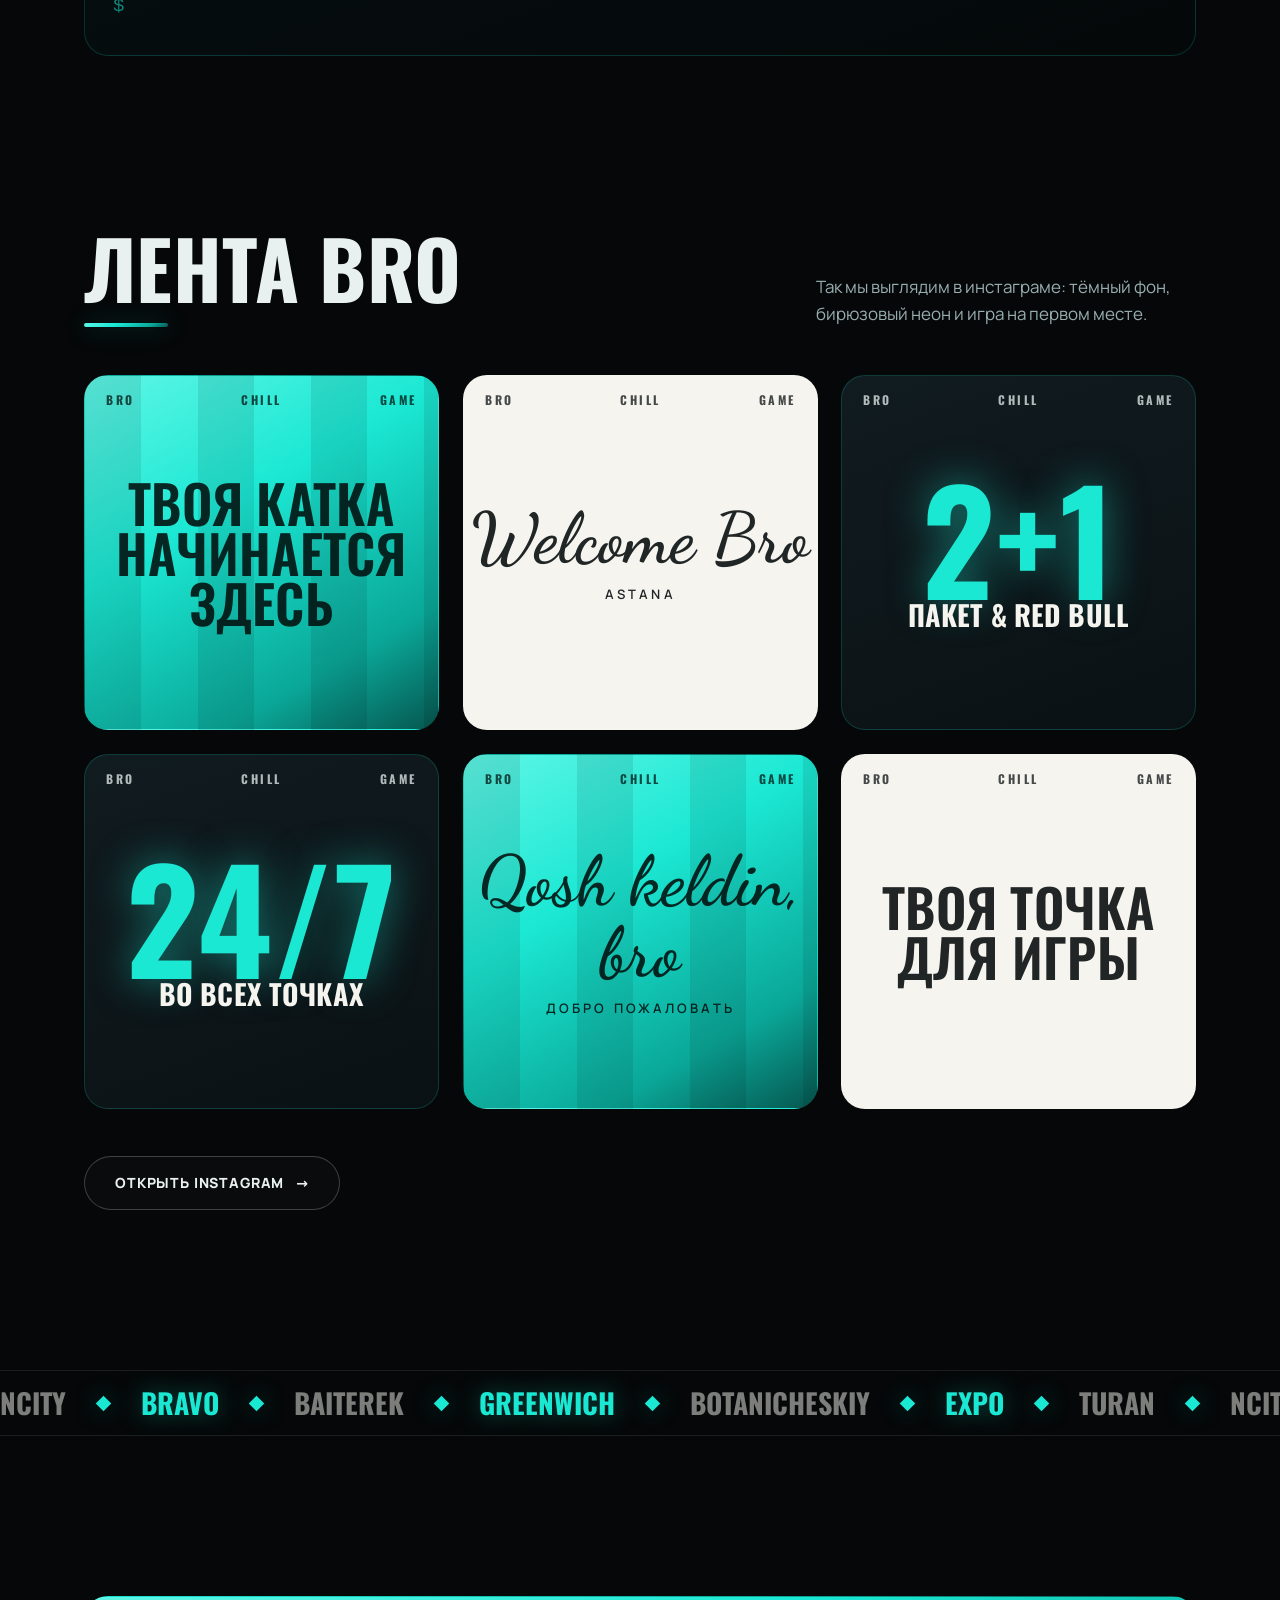
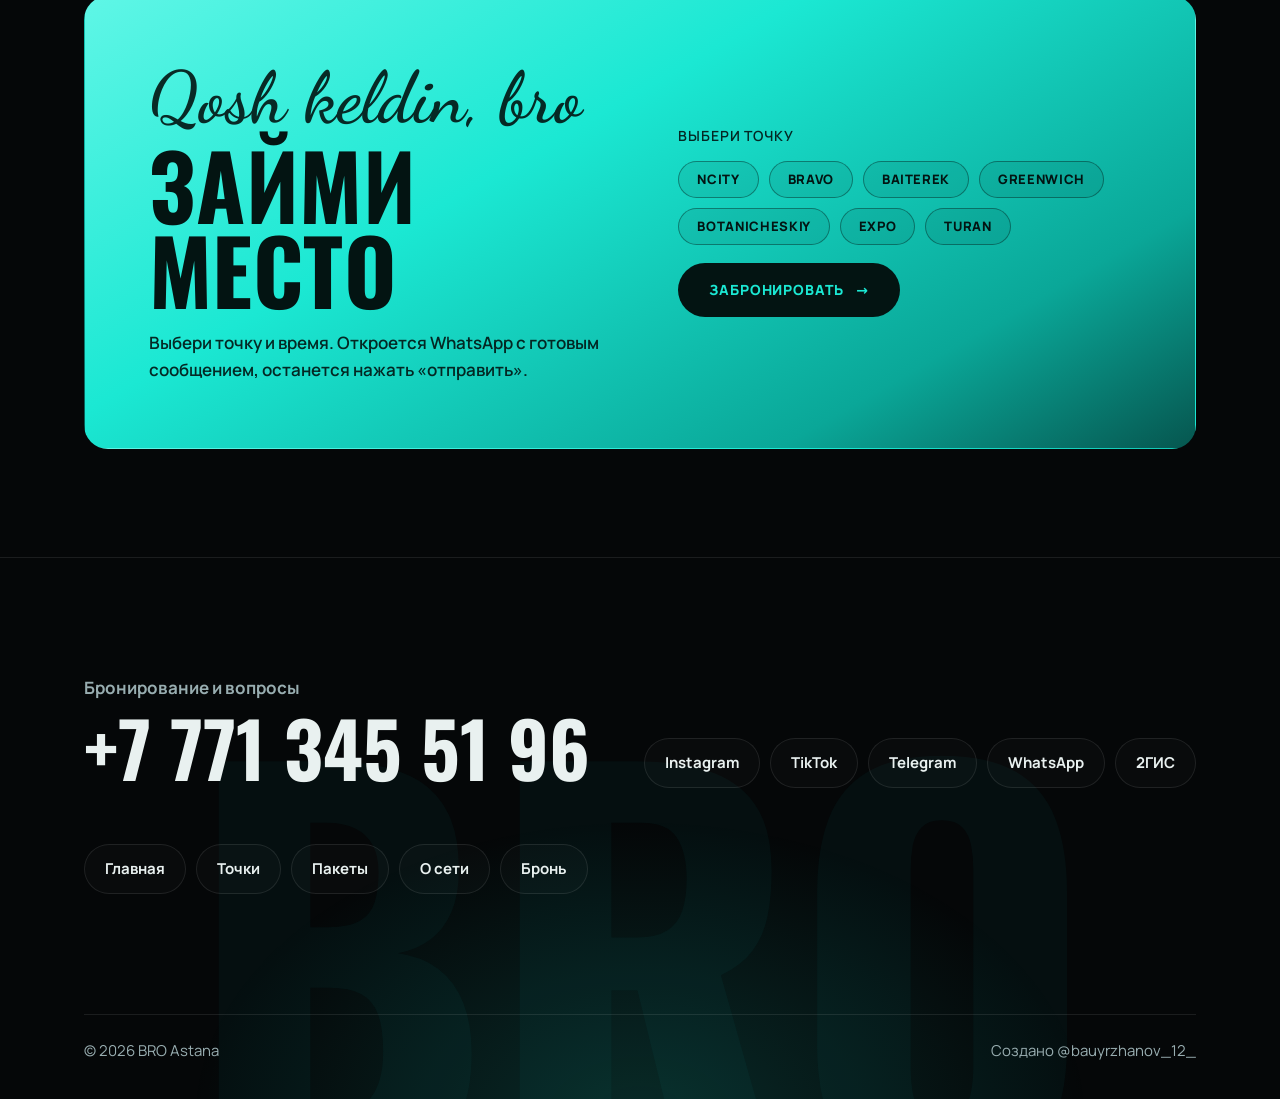
==== commit d77bda75: "Cyber layer: boot loader, page wipe transitions, ambient motion, terminal - cyber boot loader (grid," ====
--- a/index.html
+++ b/index.html
@@ -10,10 +10,32 @@
 <link rel="preload" href="fonts/oswald-cyrillic-wght-normal.woff2" as="font" type="font/woff2" crossorigin>
 <link rel="preload" href="fonts/manrope-cyrillic-wght-normal.woff2" as="font" type="font/woff2" crossorigin>
 <link rel="stylesheet" href="styles.css">
-<script>document.documentElement.classList.add('js')</script>
+<script>
+(function(){var d=document.documentElement;d.classList.add('js');
+try{var rm=matchMedia('(prefers-reduced-motion: reduce)').matches;
+if(!rm){if(!sessionStorage.getItem('broBooted')){d.classList.add('boot')}
+else if(sessionStorage.getItem('broNav')){d.classList.add('arrive');sessionStorage.removeItem('broNav')}}}catch(e){}
+setTimeout(function(){d.classList.add('ready')},9000)})();
+</script>
 </head>
 <body>
 <a class="skip" href="#main">Перейти к содержимому</a>
+
+<div class="loader" id="loader" aria-hidden="true">
+  <div class="loader-grid"></div>
+  <span class="corner c-tl">BRO</span><span class="corner c-tr">CHILL</span>
+  <span class="corner c-bl">ASTANA</span><span class="corner c-br">GAME</span>
+  <div class="loader-core">
+    <div class="glitch" data-text="BRO">BRO</div>
+    <p class="loader-sub">Astana // cyber club 24/7</p>
+    <div class="loader-bar"><i id="loaderBar"></i></div>
+    <div class="loader-meta"><span id="loaderLine">booting BRO.os</span><b id="loaderPct">0%</b></div>
+  </div>
+</div>
+<div class="wipe" aria-hidden="true"><span>BRO</span></div>
+<div class="scroll-progress" aria-hidden="true"><i></i></div>
+<canvas class="bg-canvas" id="bgCanvas" aria-hidden="true"></canvas>
+<div class="cursor-glow" aria-hidden="true"></div>
 
 <header class="site-header" id="top">
   <div class="wrap header-inner">
@@ -39,25 +61,25 @@
     <div class="hero-bg" aria-hidden="true"></div>
     <div class="wrap hero-grid">
       <div class="hero-copy">
-        <p class="script hero-script">Bro Astana</p>
+        <p class="script hero-script rise" style="--i:0">Bro Astana</p>
         <h1 class="display hero-title">
-          <span>Твоя катка</span>
-          <span>начинается</span>
-          <span class="glow-word">здесь</span>
+          <span class="rise" style="--i:1">Твоя катка</span>
+          <span class="rise" style="--i:2">начинается</span>
+          <span class="glow-word rise" style="--i:3">здесь</span>
         </h1>
-        <p class="lead">Сеть компьютерных клубов в Астане. 8 точек, открыто 24/7, топовое железо и выгодные цены.</p>
-        <div class="actions">
+        <p class="lead rise" style="--i:4">Сеть компьютерных клубов в Астане. 8 точек, открыто 24/7, топовое железо и выгодные цены.</p>
+        <div class="actions rise" style="--i:5">
           <a class="btn btn-primary" href="book.html">Забронировать место</a>
           <a class="btn btn-ghost" href="clubs.html">Выбрать точку</a>
         </div>
-        <a class="rate-chip" href="https://2gis.kz/astana/firm/70000001111810491/tab/reviews" target="_blank" rel="noopener">
+        <a class="rate-chip rise" style="--i:6" href="https://2gis.kz/astana/firm/70000001111810491/tab/reviews" target="_blank" rel="noopener">
           <strong>4.6</strong><span>538 оценок в 2ГИС</span>
         </a>
       </div>
-      <div class="kb-stage" aria-hidden="true">
+      <div class="rise" style="--i:3"><div class="kb-stage" aria-hidden="true">
         <div class="kb" id="kb"></div>
         <p class="kb-hint">нажимай клавиши</p>
-      </div>
+      </div></div>
     </div>
   </section>
 
@@ -68,10 +90,10 @@
   <section class="section section--tight">
     <div class="wrap">
       <ul class="stats">
-        <li class="reveal"><span class="n display">8</span><span class="l">точек в Астане</span></li>
-        <li class="reveal"><span class="n display">30+</span><span class="l">точек по Казахстану</span></li>
+        <li class="reveal"><span class="n display" data-count="8" data-dec="0" data-suffix="">8</span><span class="l">точек в Астане</span></li>
+        <li class="reveal"><span class="n display" data-count="30" data-dec="0" data-suffix="+">30+</span><span class="l">точек по Казахстану</span></li>
         <li class="reveal"><span class="n display">24/7</span><span class="l">открыто без выходных</span></li>
-        <li class="reveal"><span class="n display">4.6</span><span class="l">рейтинг в 2ГИС, 538 оценок</span></li>
+        <li class="reveal"><span class="n display" data-count="4.6" data-dec="1" data-suffix="">4.6</span><span class="l">рейтинг в 2ГИС, 538 оценок</span></li>
       </ul>
     </div>
   </section>
@@ -156,6 +178,21 @@
     </div>
   </section>
 
+  <section class="section section--tight">
+    <div class="wrap">
+      <div class="card terminal reveal" data-term>
+        <div class="term-bar"><i></i><i></i><i></i><span>bro@astana:~$ status</span></div>
+        <div class="term-body">
+          <p class="tl"><span class="cmd">clubs --count</span><span class="out">8 точек в Астане, 30+ по Казахстану</span></p>
+          <p class="tl"><span class="cmd">uptime</span><span class="out">24/7, без выходных</span></p>
+          <p class="tl"><span class="cmd">rating --source 2gis</span><span class="out">4.6, 538 оценок</span></p>
+          <p class="tl"><span class="cmd">hardware --level</span><span class="out">топовое железо</span></p>
+          <p class="tl"><span class="cmd">book --via whatsapp</span><span class="out">ready, bro</span></p>
+        </div>
+      </div>
+    </div>
+  </section>
+
   <section class="section section--glow-r">
     <div class="wrap">
       <header class="sec-head reveal">
@@ -174,6 +211,10 @@
     </div>
   </section>
 
+  <div class="marquee marquee--clubs" aria-hidden="true">
+    <div class="marquee-track"><span>NCITY</span><i></i><span class="alt">BRAVO</span><i></i><span>BAITEREK</span><i></i><span class="alt">GREENWICH</span><i></i><span>BOTANICHESKIY</span><i></i><span class="alt">EXPO</span><i></i><span>TURAN</span><i></i><span>NCITY</span><i></i><span class="alt">BRAVO</span><i></i><span>BAITEREK</span><i></i><span class="alt">GREENWICH</span><i></i><span>BOTANICHESKIY</span><i></i><span class="alt">EXPO</span><i></i><span>TURAN</span><i></i></div>
+  </div>
+
   <section class="section">
     <div class="wrap">
       <div class="card cta-card is-teal reveal">
--- a/styles.css
+++ b/styles.css
@@ -217,7 +217,8 @@
   background: linear-gradient(160deg, #122026, #070c0e);
   border: 1px solid rgba(27, 232, 211, .32); border-radius: 22px;
   box-shadow: 0 50px 100px -30px rgba(27, 232, 211, .55), 0 0 0 1px #000;
-  transform: rotateX(54deg) rotateZ(-20deg); transform-style: preserve-3d;
+  transform: rotateX(calc(54deg + var(--ty, 0deg))) rotateZ(calc(-20deg + var(--tx, 0deg))); transform-style: preserve-3d;
+  transition: transform .45s var(--ease);
 }
 .kb-row { display: flex; gap: 7px; }
 .key {
@@ -383,8 +384,6 @@
 .toast.is-visible { transform: translate(-50%, 0); opacity: 1; visibility: visible; }
 
 /* ---------- motion ---------- */
-main { animation: pagein .6s var(--ease) both; }
-@keyframes pagein { from { opacity: 0; transform: translateY(10px); } }
 
 .js .reveal { opacity: 0; transform: translateY(30px); transition: opacity .9s var(--ease) var(--d, 0s), transform .9s var(--ease) var(--d, 0s); }
 .js .reveal.is-in { opacity: 1; transform: none; }
@@ -514,3 +513,125 @@
   .faq summary { padding: 22px 22px; }
   .faq p { padding: 0 22px 24px; }
 }
+
+
+/* ============================================================
+   cyber layer: loader, page wipe, ambient background, motion
+   ============================================================ */
+
+/* ---------- ambient background ---------- */
+.bg-canvas { position: fixed; inset: 0; z-index: -1; pointer-events: none; opacity: .9; }
+.cursor-glow {
+  position: fixed; left: 0; top: 0; width: 560px; height: 560px; margin: -280px 0 0 -280px; z-index: -1; pointer-events: none;
+  background: radial-gradient(closest-side, rgba(27, 232, 211, .14), transparent); opacity: 0; transition: opacity .5s; will-change: transform;
+}
+.scroll-progress { position: fixed; top: 0; left: 0; right: 0; height: 3px; z-index: 120; pointer-events: none; }
+.scroll-progress i { display: block; height: 100%; transform-origin: left; transform: scaleX(var(--p, 0)); background: var(--grad-teal); box-shadow: 0 0 14px rgba(27, 232, 211, .9); }
+
+/* ---------- boot loader ---------- */
+.loader { display: none; }
+html.boot { overflow: hidden; }
+html.boot .loader {
+  display: grid; place-items: center; position: fixed; inset: 0; z-index: 300; overflow: hidden; background: #030506;
+  clip-path: inset(0 0 0 0); transition: clip-path 1s var(--ease);
+}
+html.boot.loaded .loader { clip-path: inset(0 0 100% 0); }
+.loader-grid {
+  position: absolute; inset: 0;
+  background:
+    linear-gradient(rgba(27, 232, 211, .07) 1px, transparent 1px) 0 0 / 48px 48px,
+    linear-gradient(90deg, rgba(27, 232, 211, .07) 1px, transparent 1px) 0 0 / 48px 48px,
+    radial-gradient(55% 50% at 50% 50%, rgba(27, 232, 211, .22), transparent 70%);
+  animation: grid-move 8s linear infinite;
+}
+@keyframes grid-move { to { background-position: 0 48px, 48px 0, 0 0; } }
+.loader::before {
+  content: ""; position: absolute; left: 0; right: 0; top: -180px; height: 180px; z-index: 2; pointer-events: none;
+  background: linear-gradient(180deg, transparent, rgba(27, 232, 211, .2), transparent);
+  animation: scan 2.6s linear infinite;
+}
+@keyframes scan { to { transform: translateY(calc(100vh + 180px)); } }
+.loader::after { content: ""; position: absolute; inset: 0; z-index: 3; pointer-events: none; opacity: .55; background: repeating-linear-gradient(0deg, rgba(0, 0, 0, .3) 0 2px, transparent 2px 4px); }
+.loader .corner { position: absolute; z-index: 4; font: 700 12px/1 var(--f-display); letter-spacing: .3em; color: rgba(255, 255, 255, .45); }
+.c-tl { top: 24px; left: 24px; } .c-tr { top: 24px; right: 24px; } .c-bl { bottom: 24px; left: 24px; } .c-br { bottom: 24px; right: 24px; }
+.loader-core { position: relative; z-index: 4; display: grid; justify-items: center; gap: 18px; padding: 0 24px; text-align: center; }
+.loader-sub { font: 800 13px/1 var(--f-body); letter-spacing: .3em; text-transform: uppercase; color: var(--teal); }
+.loader-bar { width: min(420px, 74vw); height: 4px; border-radius: 2px; background: rgba(255, 255, 255, .1); overflow: hidden; margin-top: 12px; }
+.loader-bar i { display: block; height: 100%; width: 0; background: var(--grad-teal); box-shadow: 0 0 18px var(--teal); }
+.loader-meta { width: min(420px, 74vw); display: flex; justify-content: space-between; font: 700 13px/1 var(--f-body); letter-spacing: .1em; text-transform: uppercase; color: var(--muted); font-variant-numeric: tabular-nums; }
+.loader-meta b { color: var(--teal); }
+
+.glitch { position: relative; font: 400 clamp(110px, 24vw, 240px)/1 "Alfa Slab One", serif; color: var(--paper); letter-spacing: -.02em; text-shadow: 0 0 60px rgba(27, 232, 211, .5); }
+.glitch::before, .glitch::after { content: attr(data-text); position: absolute; inset: 0; mix-blend-mode: screen; text-shadow: none; }
+.glitch::before { color: var(--teal); animation: glitch-a 2.4s infinite steps(1); }
+.glitch::after { color: #ff3d7f; animation: glitch-b 2.1s infinite steps(1); }
+@keyframes glitch-a {
+  0%, 100% { clip-path: inset(0 0 72% 0); transform: translate(-3px, 0); }
+  20% { clip-path: inset(30% 0 40% 0); transform: translate(5px, 0); }
+  40% { clip-path: inset(62% 0 8% 0); transform: translate(-6px, 0); }
+  60% { clip-path: inset(10% 0 78% 0); transform: translate(3px, 0); }
+  80% { clip-path: inset(46% 0 30% 0); transform: translate(-2px, 0); }
+}
+@keyframes glitch-b {
+  0%, 100% { clip-path: inset(70% 0 0 0); transform: translate(3px, 0); }
+  25% { clip-path: inset(20% 0 55% 0); transform: translate(-5px, 0); }
+  50% { clip-path: inset(48% 0 25% 0); transform: translate(6px, 0); }
+  75% { clip-path: inset(5% 0 80% 0); transform: translate(-3px, 0); }
+}
+
+/* ---------- page transition wipe ---------- */
+.wipe {
+  position: fixed; inset: 0; z-index: 250; pointer-events: none; transform: translateY(101%);
+  display: grid; place-items: center; background: #040809; border-top: 3px solid var(--teal); box-shadow: 0 -30px 80px rgba(27, 232, 211, .5);
+  background-image: linear-gradient(rgba(27, 232, 211, .06) 1px, transparent 1px), linear-gradient(90deg, rgba(27, 232, 211, .06) 1px, transparent 1px);
+  background-size: 48px 48px;
+}
+.wipe span { font: 400 clamp(90px, 20vw, 220px)/1 "Alfa Slab One", serif; color: rgba(27, 232, 211, .16); }
+html.leaving .wipe { transform: translateY(0); transition: transform .55s var(--ease); }
+html.arrive .wipe { animation: wipe-out .85s .05s var(--ease) both; }
+@keyframes wipe-out { from { transform: translateY(0); } to { transform: translateY(-101%); } }
+
+/* ---------- entrance: rise ---------- */
+.js .rise { opacity: 0; }
+.js.ready .rise { animation: rise .95s var(--ease) both; animation-delay: calc(var(--i, 0) * .09s + .05s); }
+@keyframes rise { from { opacity: 0; transform: translateY(28px); } to { opacity: 1; transform: none; } }
+
+/* ---------- headings: line sweep ---------- */
+.sec-head h2 { position: relative; padding-bottom: 22px; }
+.sec-head h2::after { content: ""; position: absolute; left: 0; bottom: 0; width: 84px; height: 4px; border-radius: 2px; background: var(--grad-teal); box-shadow: var(--glow-sm); transition: width 1s var(--ease) .25s; }
+.js .sec-head.reveal h2::after { width: 0; }
+.js .sec-head.reveal.is-in h2::after { width: 84px; }
+
+/* ---------- terminal ---------- */
+.terminal { padding: 0; background: linear-gradient(160deg, #071012, #040809); font-family: ui-monospace, "SFMono-Regular", Menlo, Consolas, "Liberation Mono", monospace; }
+.term-bar { display: flex; align-items: center; gap: 8px; padding: 16px 24px; border-bottom: 1px solid var(--line-teal); background: rgba(27, 232, 211, .04); }
+.term-bar i { width: 11px; height: 11px; border-radius: 50%; background: var(--teal); box-shadow: 0 0 10px rgba(27, 232, 211, .7); }
+.term-bar i:nth-child(2) { background: var(--teal-lo); box-shadow: none; }
+.term-bar i:nth-child(3) { background: #2a3b40; box-shadow: none; }
+.term-bar span { margin-left: 12px; color: var(--muted); font-size: 14px; }
+.term-body { display: grid; gap: 14px; padding: 28px 28px 34px; font-size: clamp(15px, 1.7vw, 19px); }
+.tl { display: grid; grid-template-columns: minmax(0, .85fr) minmax(0, 1.15fr); gap: 4px 28px; min-height: 1.6em; }
+.tl .cmd { color: var(--teal); }
+.tl .cmd::before { content: "$ "; opacity: .55; }
+.tl .out { color: var(--text); transition: opacity .45s, transform .45s var(--ease); }
+.tl .out.is-hidden { opacity: 0; transform: translateX(-8px); }
+.caret { display: inline-block; width: .6em; height: 1.1em; margin-left: 2px; vertical-align: text-bottom; background: var(--teal); animation: blink 1s steps(1) infinite; }
+@keyframes blink { 50% { opacity: 0; } }
+
+/* ---------- reversed club marquee ---------- */
+.marquee--clubs { background: transparent; border-block-color: var(--line); margin: clamp(24px, 4vw, 56px) 0; }
+.marquee--clubs .marquee-track { animation-direction: reverse; animation-duration: 52s; }
+.marquee--clubs span { font-size: 28px; color: rgba(245, 244, 239, .5); }
+.marquee--clubs span.alt { color: var(--teal); }
+
+@media (max-width: 700px) {
+  .tl { grid-template-columns: 1fr; }
+  .term-body { padding: 22px 20px 28px; }
+  .loader .corner { font-size: 11px; }
+}
+@media (hover: none) { .cursor-glow { display: none; } }
+
+@media (prefers-reduced-motion: reduce) {
+  .loader, .wipe, .cursor-glow, .bg-canvas { display: none !important; }
+  .js .rise { opacity: 1; }
+}
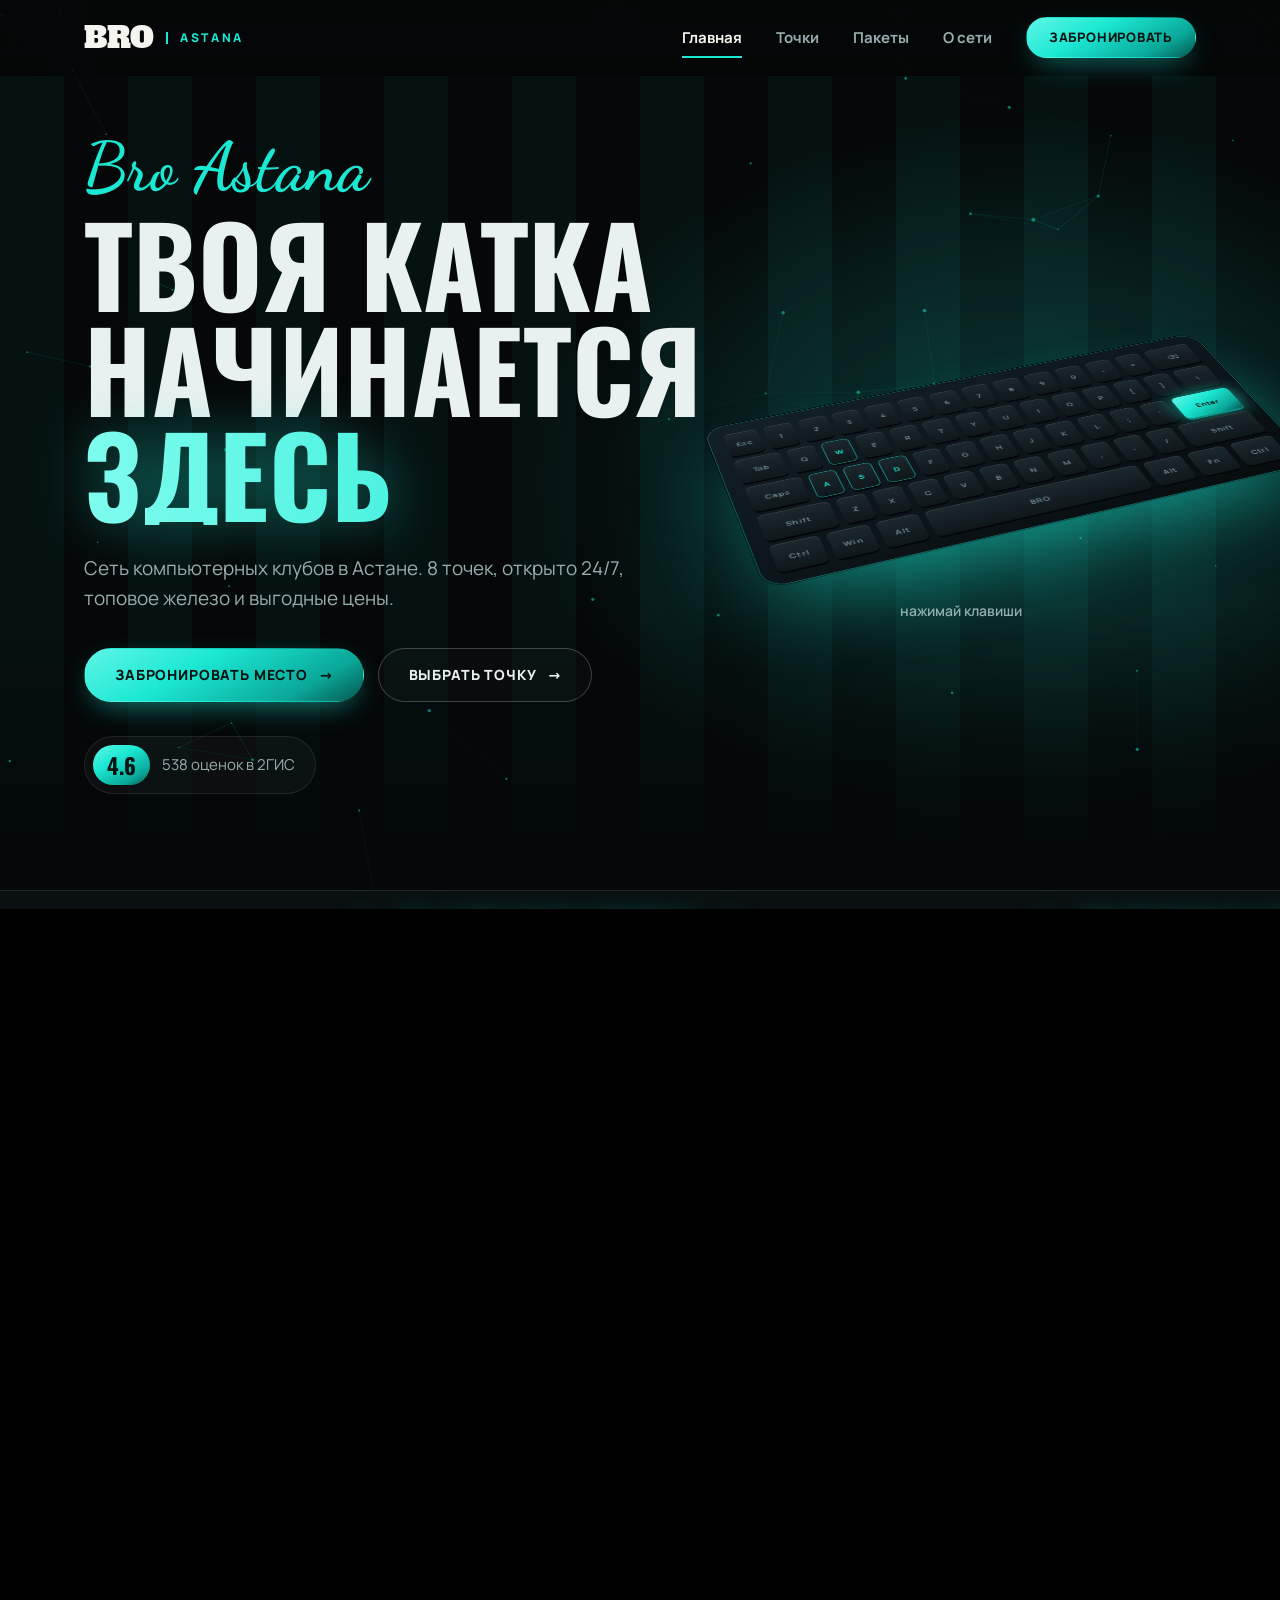
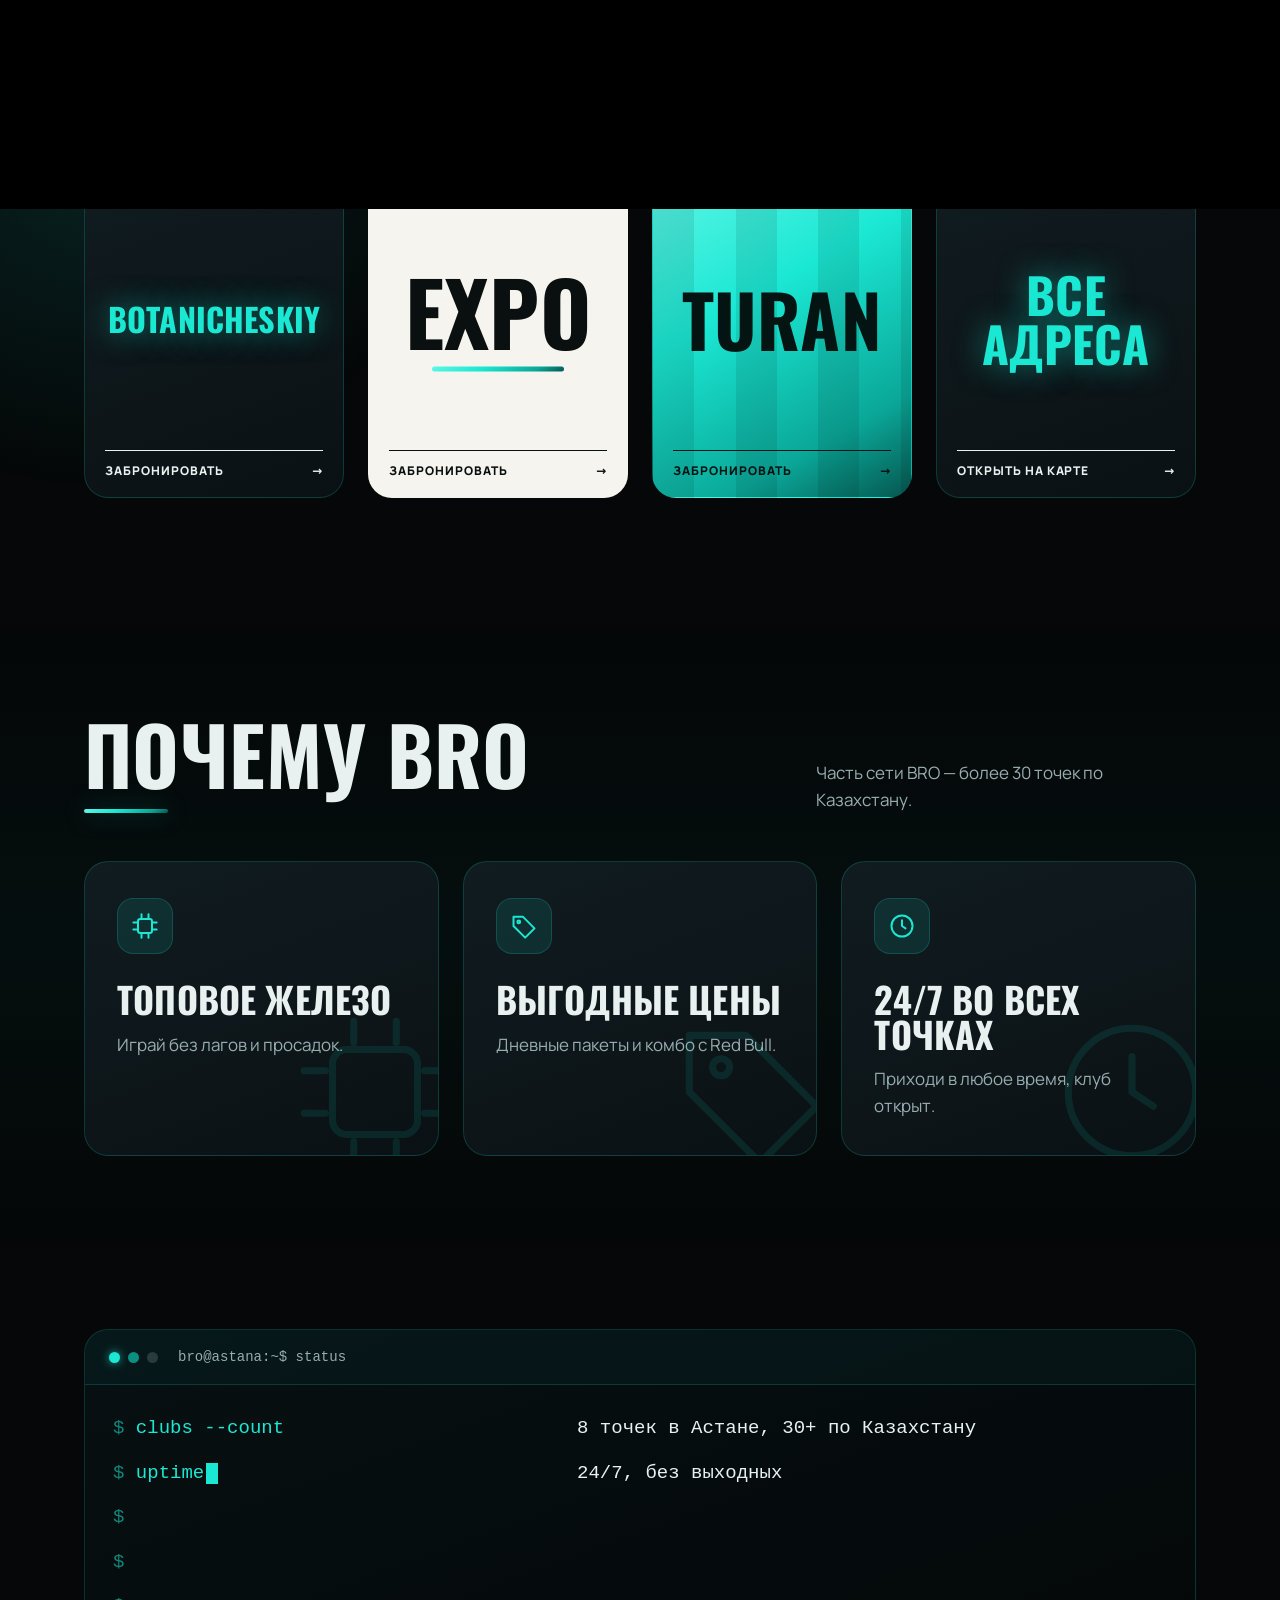
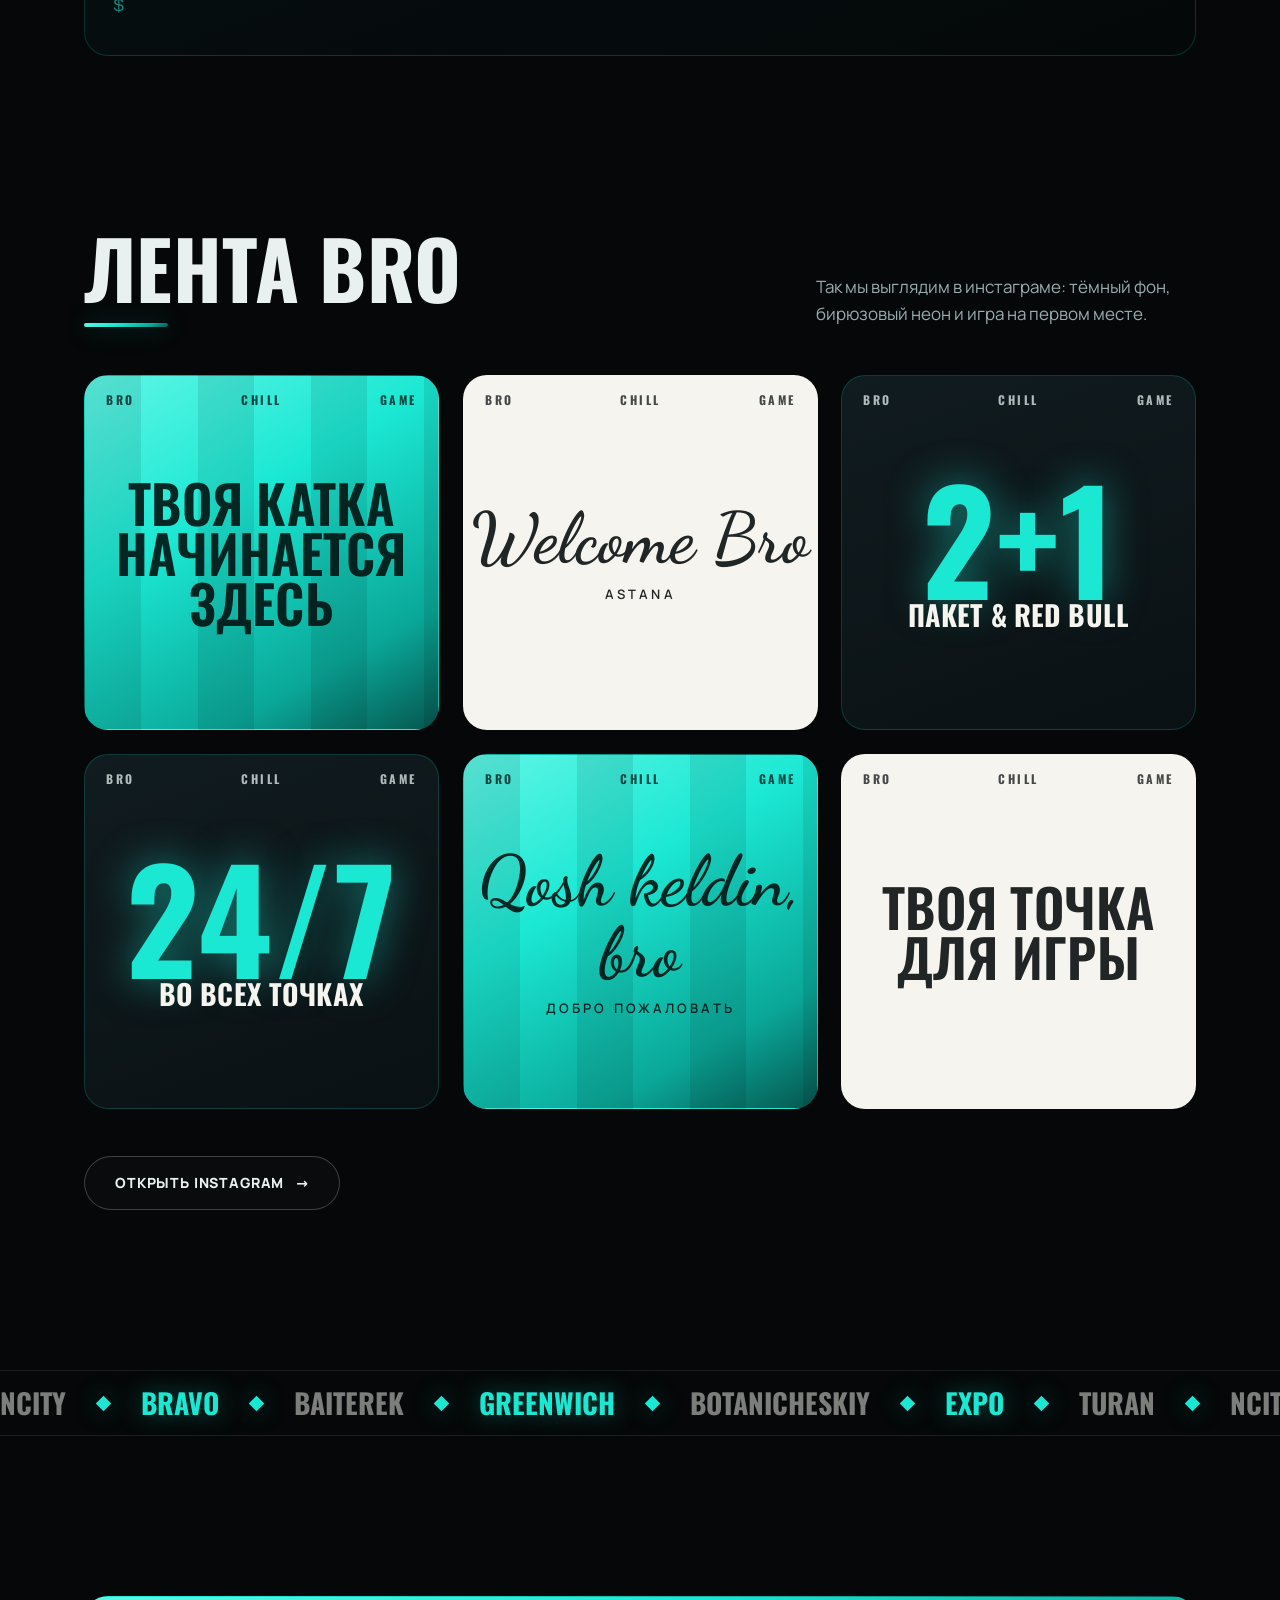
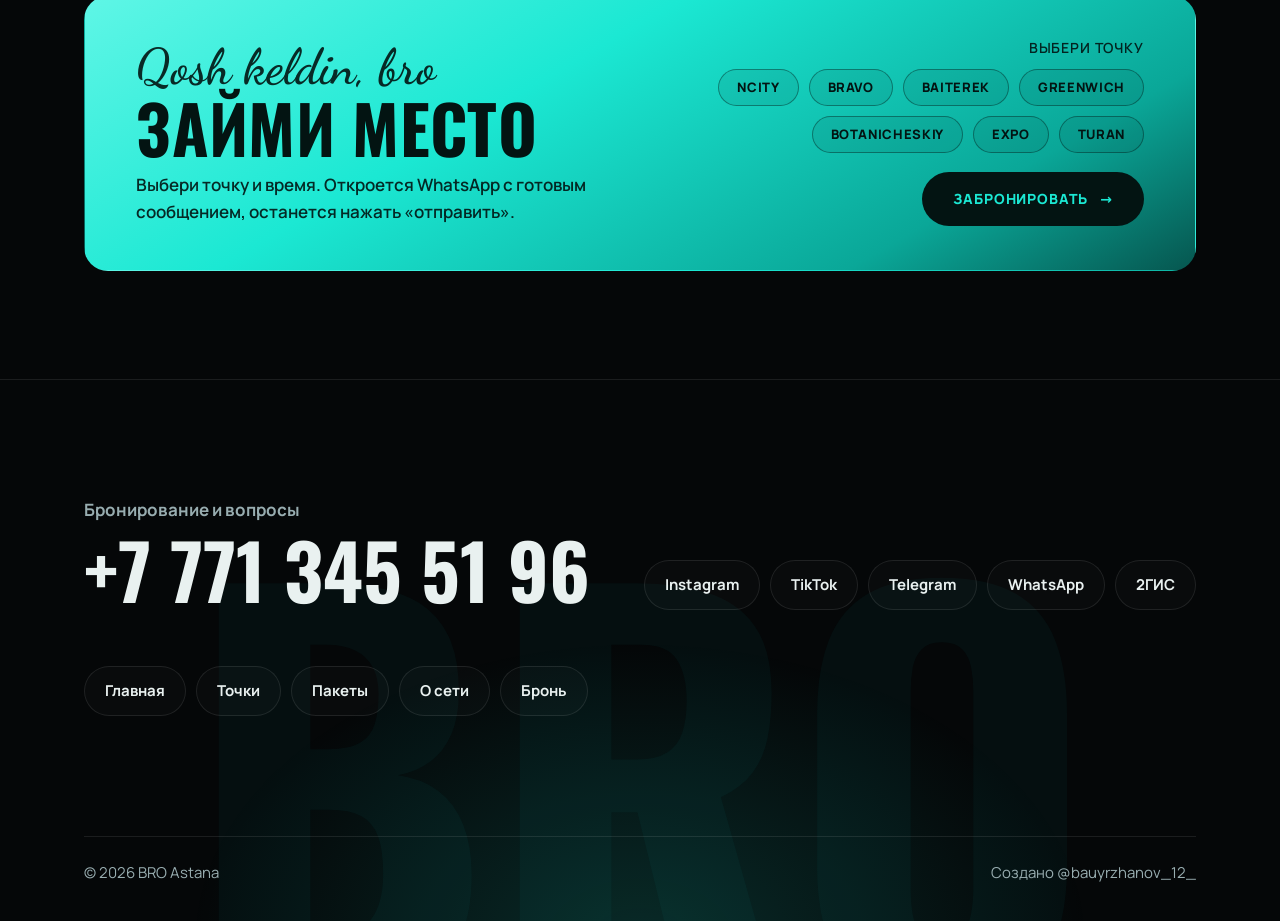
==== commit 8b952efa: "Replace the boot loader with a plain black curtain and blur reveal; shrink CTA card - black sheet co" ====
--- a/index.html
+++ b/index.html
@@ -12,27 +12,15 @@
 <link rel="stylesheet" href="styles.css">
 <script>
 (function(){var d=document.documentElement;d.classList.add('js');
-try{var rm=matchMedia('(prefers-reduced-motion: reduce)').matches;
-if(!rm){if(!sessionStorage.getItem('broBooted')){d.classList.add('boot')}
-else if(sessionStorage.getItem('broNav')){d.classList.add('arrive');sessionStorage.removeItem('broNav')}}}catch(e){}
-setTimeout(function(){d.classList.add('ready')},9000)})();
+try{if(!matchMedia('(prefers-reduced-motion: reduce)').matches)d.classList.add('cv')}catch(e){}
+setTimeout(function(){d.classList.add('ready');d.classList.remove('cv','cv-out')},9000)})();
 </script>
 </head>
 <body>
 <a class="skip" href="#main">Перейти к содержимому</a>
 
-<div class="loader" id="loader" aria-hidden="true">
-  <div class="loader-grid"></div>
-  <span class="corner c-tl">BRO</span><span class="corner c-tr">CHILL</span>
-  <span class="corner c-bl">ASTANA</span><span class="corner c-br">GAME</span>
-  <div class="loader-core">
-    <div class="glitch" data-text="BRO">BRO</div>
-    <p class="loader-sub">Astana // cyber club 24/7</p>
-    <div class="loader-bar"><i id="loaderBar"></i></div>
-    <div class="loader-meta"><span id="loaderLine">booting BRO.os</span><b id="loaderPct">0%</b></div>
-  </div>
-</div>
-<div class="wipe" aria-hidden="true"><span>BRO</span></div>
+<div class="curtain" aria-hidden="true"></div>
+<div class="veil" aria-hidden="true"></div>
 <div class="scroll-progress" aria-hidden="true"><i></i></div>
 <canvas class="bg-canvas" id="bgCanvas" aria-hidden="true"></canvas>
 <div class="cursor-glow" aria-hidden="true"></div>
--- a/styles.css
+++ b/styles.css
@@ -321,9 +321,13 @@
 .social span { color: var(--muted); font-size: 15px; }
 
 /* ---------- CTA band ---------- */
-.cta-card { display: grid; grid-template-columns: 1fr 1fr; gap: 32px clamp(32px, 6vw, 80px); align-items: center; padding: clamp(32px, 5vw, 64px); }
-.cta-card .script { font-size: clamp(40px, 6vw, 72px); color: var(--ink); margin-bottom: 4px; }
-.cta-card h2 { font-size: clamp(48px, 7vw, 96px); margin-bottom: 18px; }
+.cta-card { display: grid; grid-template-columns: 1fr 1fr; gap: 24px clamp(32px, 6vw, 80px); align-items: stretch; padding: clamp(28px, 3.6vw, 44px) clamp(28px, 4vw, 52px); }
+.cta-card .script { font-size: clamp(32px, 4vw, 50px); color: var(--ink); margin-bottom: 2px; }
+.cta-card h2 { font-size: clamp(40px, 5.2vw, 72px); margin-bottom: 12px; }
+/* chips on top, the black button in the bottom-right corner */
+.cta-card:not(.cta-card--compact) .cta-act { align-items: flex-end; text-align: right; gap: 14px; }
+.cta-card:not(.cta-card--compact) .cta-act .chips { justify-content: flex-end; }
+.cta-card:not(.cta-card--compact) .cta-act .btn { margin-top: auto; }
 .cta-act { display: flex; flex-direction: column; align-items: flex-start; gap: 18px; }
 .cta-act.cta-row { flex-direction: row; flex-wrap: wrap; gap: 14px; margin-top: 8px; }
 .cta-label { font: 800 14px/1 var(--f-body); letter-spacing: .06em; text-transform: uppercase; opacity: .75; }
@@ -401,6 +405,9 @@
   .about-grid, .book-grid { grid-template-columns: 1fr; }
   .poster { min-height: 340px; }
   .cta-card { grid-template-columns: 1fr; }
+  .cta-card:not(.cta-card--compact) .cta-act { align-items: flex-start; text-align: left; }
+  .cta-card:not(.cta-card--compact) .cta-act .chips { justify-content: flex-start; }
+  .cta-card:not(.cta-card--compact) .cta-act .btn { margin-top: 6px; }
   .book-form { grid-template-columns: 1fr 1fr; }
   .book-form label:nth-of-type(5) { grid-column: 1 / -1; }
 }
@@ -516,7 +523,7 @@
 
 
 /* ============================================================
-   cyber layer: loader, page wipe, ambient background, motion
+   cyber layer: curtain, ambient background, motion
    ============================================================ */
 
 /* ---------- ambient background ---------- */
@@ -528,68 +535,27 @@
 .scroll-progress { position: fixed; top: 0; left: 0; right: 0; height: 3px; z-index: 120; pointer-events: none; }
 .scroll-progress i { display: block; height: 100%; transform-origin: left; transform: scaleX(var(--p, 0)); background: var(--grad-teal); box-shadow: 0 0 14px rgba(27, 232, 211, .9); }
 
-/* ---------- boot loader ---------- */
-.loader { display: none; }
-html.boot { overflow: hidden; }
-html.boot .loader {
-  display: grid; place-items: center; position: fixed; inset: 0; z-index: 300; overflow: hidden; background: #030506;
-  clip-path: inset(0 0 0 0); transition: clip-path 1s var(--ease);
-}
-html.boot.loaded .loader { clip-path: inset(0 0 100% 0); }
-.loader-grid {
-  position: absolute; inset: 0;
-  background:
-    linear-gradient(rgba(27, 232, 211, .07) 1px, transparent 1px) 0 0 / 48px 48px,
-    linear-gradient(90deg, rgba(27, 232, 211, .07) 1px, transparent 1px) 0 0 / 48px 48px,
-    radial-gradient(55% 50% at 50% 50%, rgba(27, 232, 211, .22), transparent 70%);
-  animation: grid-move 8s linear infinite;
-}
-@keyframes grid-move { to { background-position: 0 48px, 48px 0, 0 0; } }
-.loader::before {
-  content: ""; position: absolute; left: 0; right: 0; top: -180px; height: 180px; z-index: 2; pointer-events: none;
-  background: linear-gradient(180deg, transparent, rgba(27, 232, 211, .2), transparent);
-  animation: scan 2.6s linear infinite;
-}
-@keyframes scan { to { transform: translateY(calc(100vh + 180px)); } }
-.loader::after { content: ""; position: absolute; inset: 0; z-index: 3; pointer-events: none; opacity: .55; background: repeating-linear-gradient(0deg, rgba(0, 0, 0, .3) 0 2px, transparent 2px 4px); }
-.loader .corner { position: absolute; z-index: 4; font: 700 12px/1 var(--f-display); letter-spacing: .3em; color: rgba(255, 255, 255, .45); }
-.c-tl { top: 24px; left: 24px; } .c-tr { top: 24px; right: 24px; } .c-bl { bottom: 24px; left: 24px; } .c-br { bottom: 24px; right: 24px; }
-.loader-core { position: relative; z-index: 4; display: grid; justify-items: center; gap: 18px; padding: 0 24px; text-align: center; }
-.loader-sub { font: 800 13px/1 var(--f-body); letter-spacing: .3em; text-transform: uppercase; color: var(--teal); }
-.loader-bar { width: min(420px, 74vw); height: 4px; border-radius: 2px; background: rgba(255, 255, 255, .1); overflow: hidden; margin-top: 12px; }
-.loader-bar i { display: block; height: 100%; width: 0; background: var(--grad-teal); box-shadow: 0 0 18px var(--teal); }
-.loader-meta { width: min(420px, 74vw); display: flex; justify-content: space-between; font: 700 13px/1 var(--f-body); letter-spacing: .1em; text-transform: uppercase; color: var(--muted); font-variant-numeric: tabular-nums; }
-.loader-meta b { color: var(--teal); }
-
-.glitch { position: relative; font: 400 clamp(110px, 24vw, 240px)/1 "Alfa Slab One", serif; color: var(--paper); letter-spacing: -.02em; text-shadow: 0 0 60px rgba(27, 232, 211, .5); }
-.glitch::before, .glitch::after { content: attr(data-text); position: absolute; inset: 0; mix-blend-mode: screen; text-shadow: none; }
-.glitch::before { color: var(--teal); animation: glitch-a 2.4s infinite steps(1); }
-.glitch::after { color: #ff3d7f; animation: glitch-b 2.1s infinite steps(1); }
-@keyframes glitch-a {
-  0%, 100% { clip-path: inset(0 0 72% 0); transform: translate(-3px, 0); }
-  20% { clip-path: inset(30% 0 40% 0); transform: translate(5px, 0); }
-  40% { clip-path: inset(62% 0 8% 0); transform: translate(-6px, 0); }
-  60% { clip-path: inset(10% 0 78% 0); transform: translate(3px, 0); }
-  80% { clip-path: inset(46% 0 30% 0); transform: translate(-2px, 0); }
-}
-@keyframes glitch-b {
-  0%, 100% { clip-path: inset(70% 0 0 0); transform: translate(3px, 0); }
-  25% { clip-path: inset(20% 0 55% 0); transform: translate(-5px, 0); }
-  50% { clip-path: inset(48% 0 25% 0); transform: translate(6px, 0); }
-  75% { clip-path: inset(5% 0 80% 0); transform: translate(-3px, 0); }
-}
-
-/* ---------- page transition wipe ---------- */
-.wipe {
-  position: fixed; inset: 0; z-index: 250; pointer-events: none; transform: translateY(101%);
-  display: grid; place-items: center; background: #040809; border-top: 3px solid var(--teal); box-shadow: 0 -30px 80px rgba(27, 232, 211, .5);
-  background-image: linear-gradient(rgba(27, 232, 211, .06) 1px, transparent 1px), linear-gradient(90deg, rgba(27, 232, 211, .06) 1px, transparent 1px);
-  background-size: 48px 48px;
-}
-.wipe span { font: 400 clamp(90px, 20vw, 220px)/1 "Alfa Slab One", serif; color: rgba(27, 232, 211, .16); }
-html.leaving .wipe { transform: translateY(0); transition: transform .55s var(--ease); }
-html.arrive .wipe { animation: wipe-out .85s .05s var(--ease) both; }
-@keyframes wipe-out { from { transform: translateY(0); } to { transform: translateY(-101%); } }
+/* ---------- curtain: black sheet swipes up, the site resolves from blur ---------- */
+.curtain {
+  position: fixed; inset: 0; z-index: 300; pointer-events: none; background: #000;
+  transform: translateY(101%);
+}
+.veil { display: none; }
+/* on load: the sheet covers the page ... */
+html.cv .curtain { transform: translateY(0); }
+html.cv .veil {
+  display: block; position: fixed; inset: 0; z-index: 290; pointer-events: none;
+  background: rgba(3, 5, 6, .35); opacity: 1;
+  -webkit-backdrop-filter: blur(24px); backdrop-filter: blur(24px);
+}
+/* ... then swipes up while the blur melts away */
+html.cv.cv-out .curtain { transform: translateY(-101%); transition: transform .9s var(--ease); }
+html.cv.cv-out .veil {
+  opacity: 0; -webkit-backdrop-filter: blur(0); backdrop-filter: blur(0);
+  transition: opacity 1.2s ease .3s, -webkit-backdrop-filter 1.2s ease .3s, backdrop-filter 1.2s ease .3s;
+}
+/* leaving the page: the sheet rises from the bottom */
+html.leaving .curtain { transform: translateY(0); transition: transform .55s var(--ease); }
 
 /* ---------- entrance: rise ---------- */
 .js .rise { opacity: 0; }
@@ -627,11 +593,10 @@
 @media (max-width: 700px) {
   .tl { grid-template-columns: 1fr; }
   .term-body { padding: 22px 20px 28px; }
-  .loader .corner { font-size: 11px; }
 }
 @media (hover: none) { .cursor-glow { display: none; } }
 
 @media (prefers-reduced-motion: reduce) {
-  .loader, .wipe, .cursor-glow, .bg-canvas { display: none !important; }
+  .curtain, .veil, .cursor-glow, .bg-canvas { display: none !important; }
   .js .rise { opacity: 1; }
 }
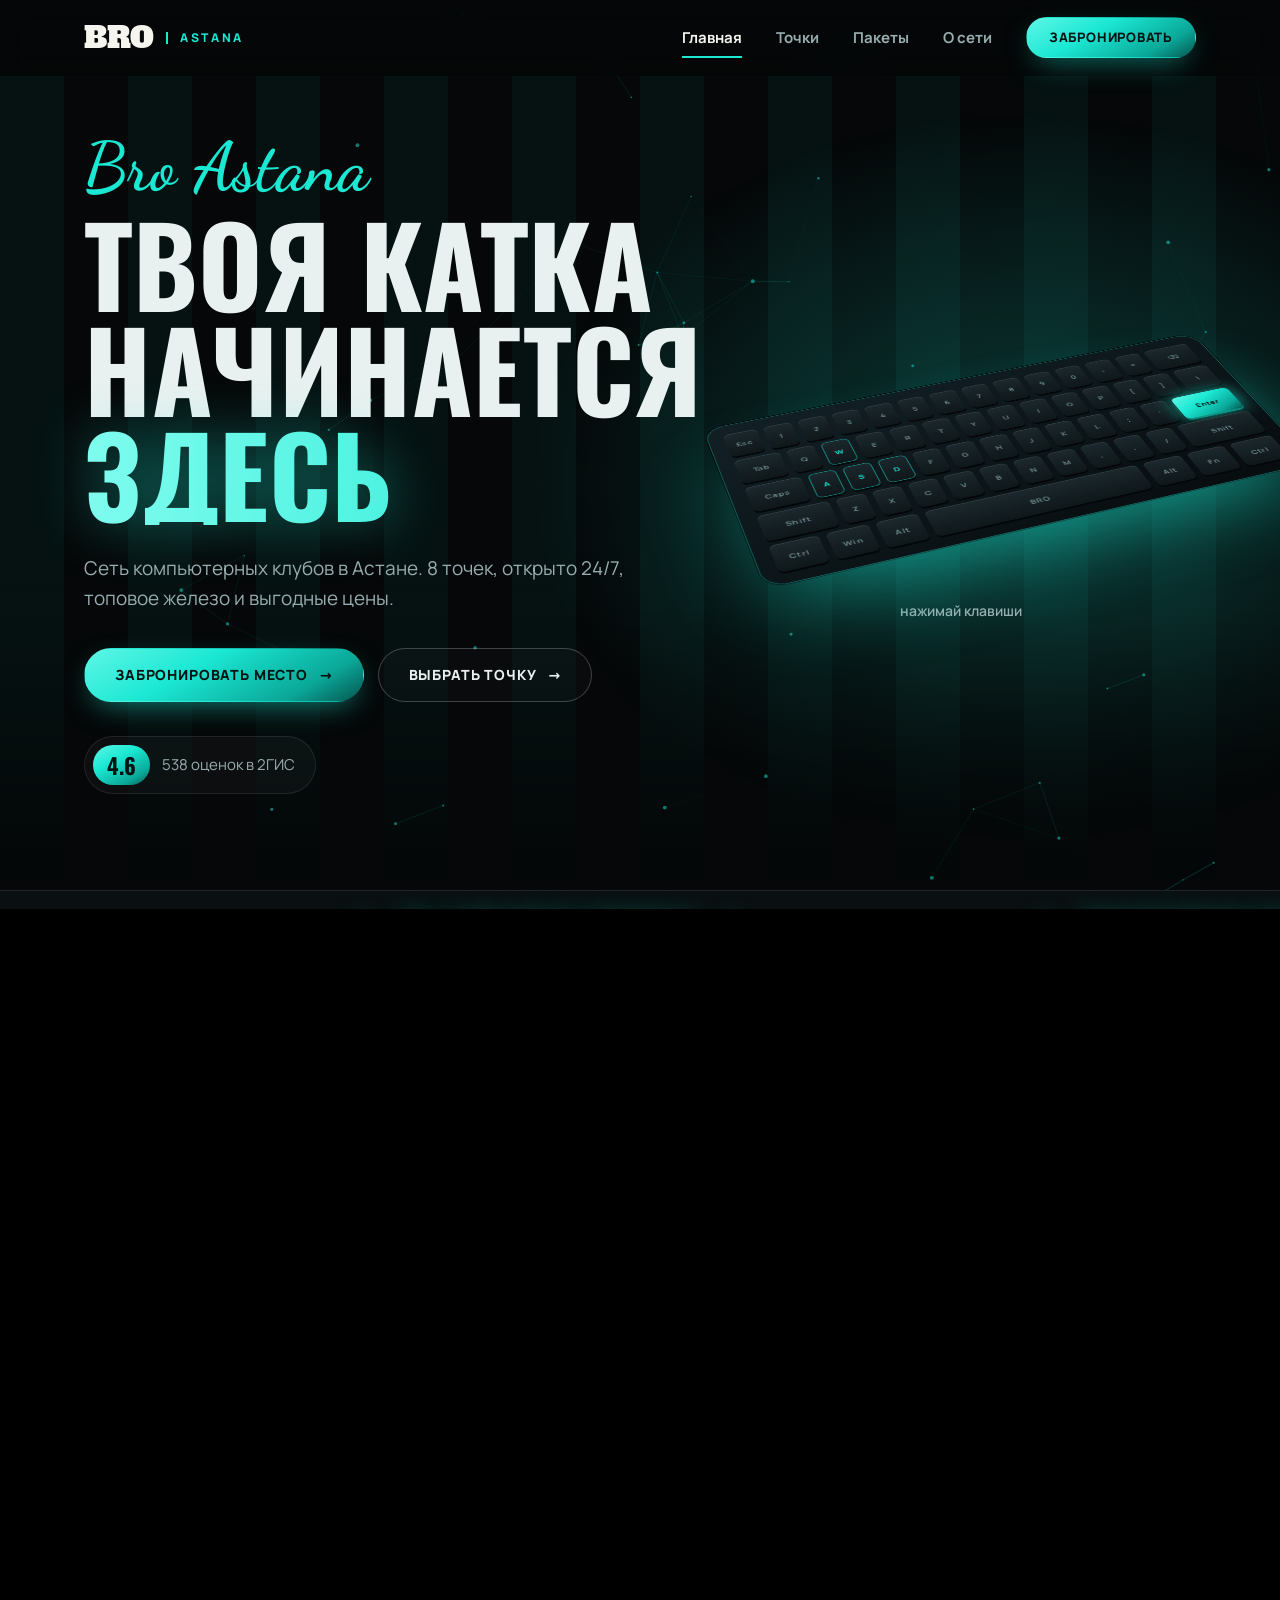
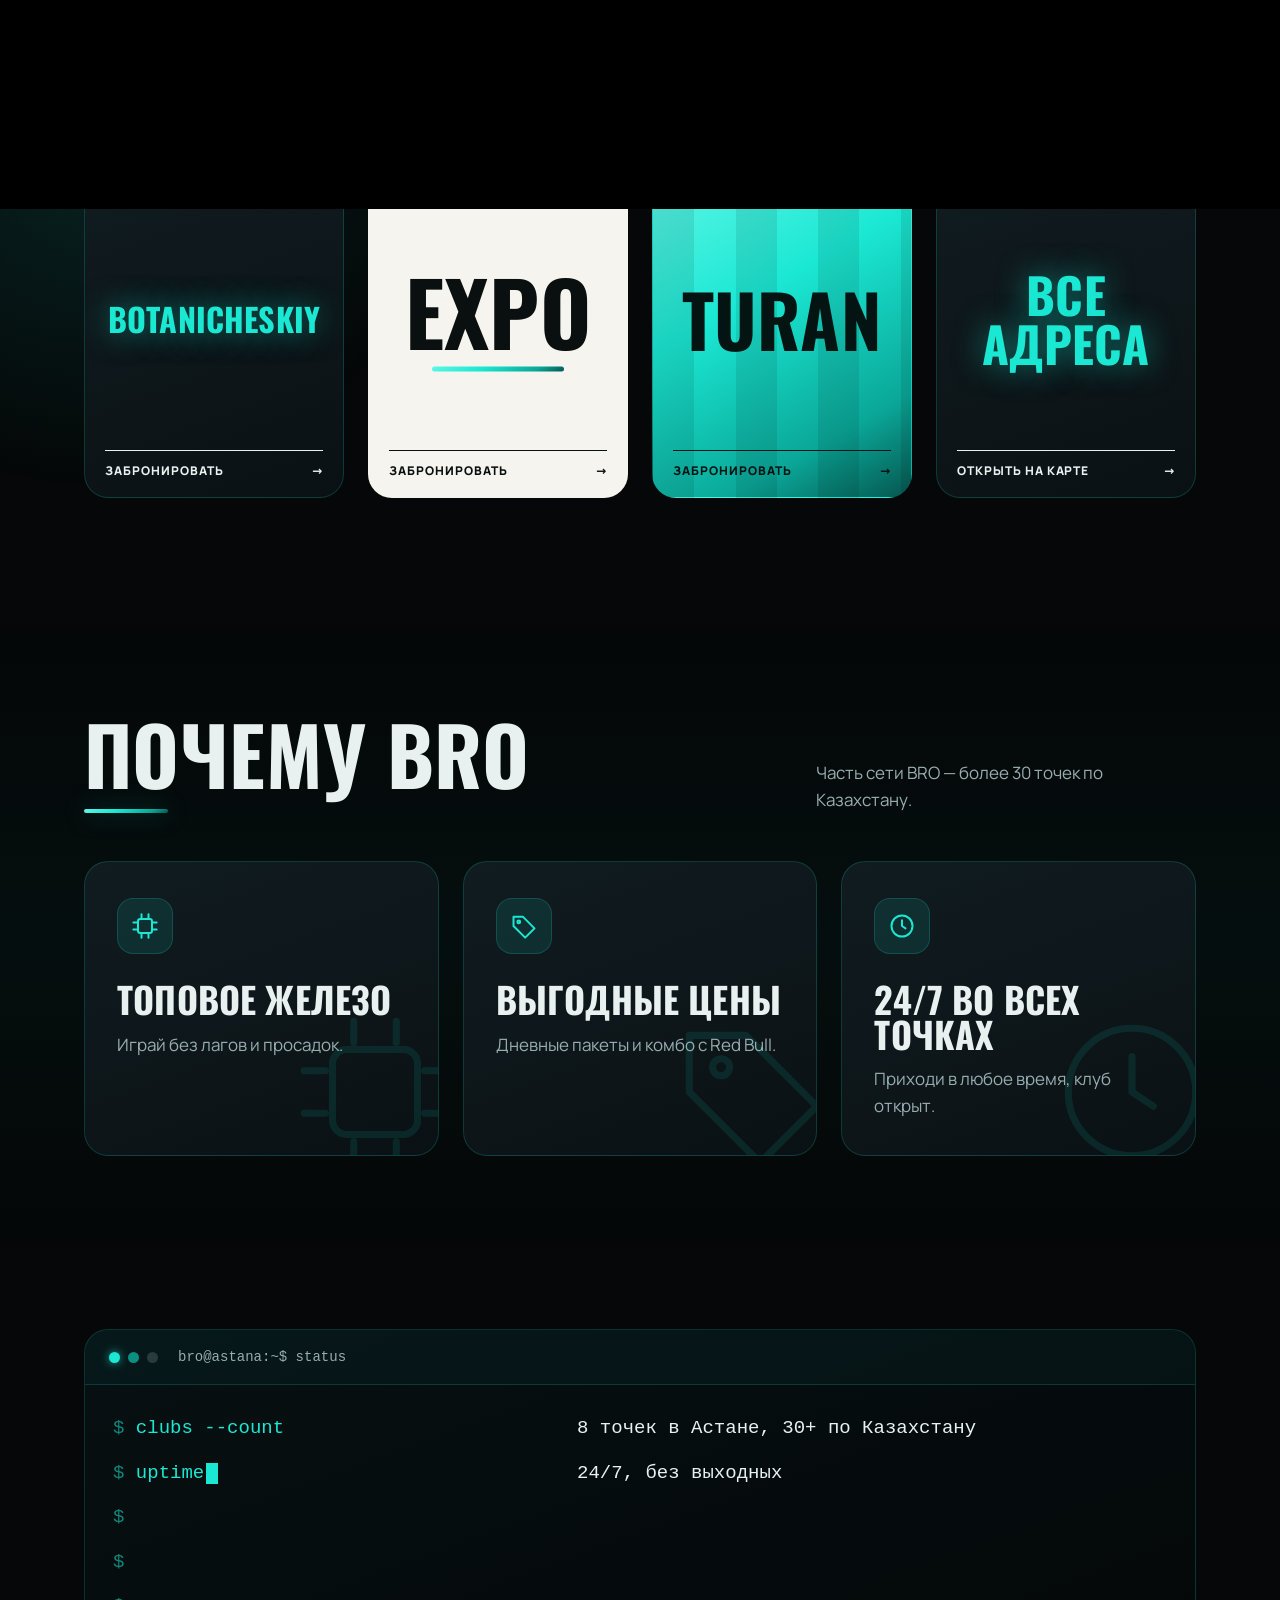
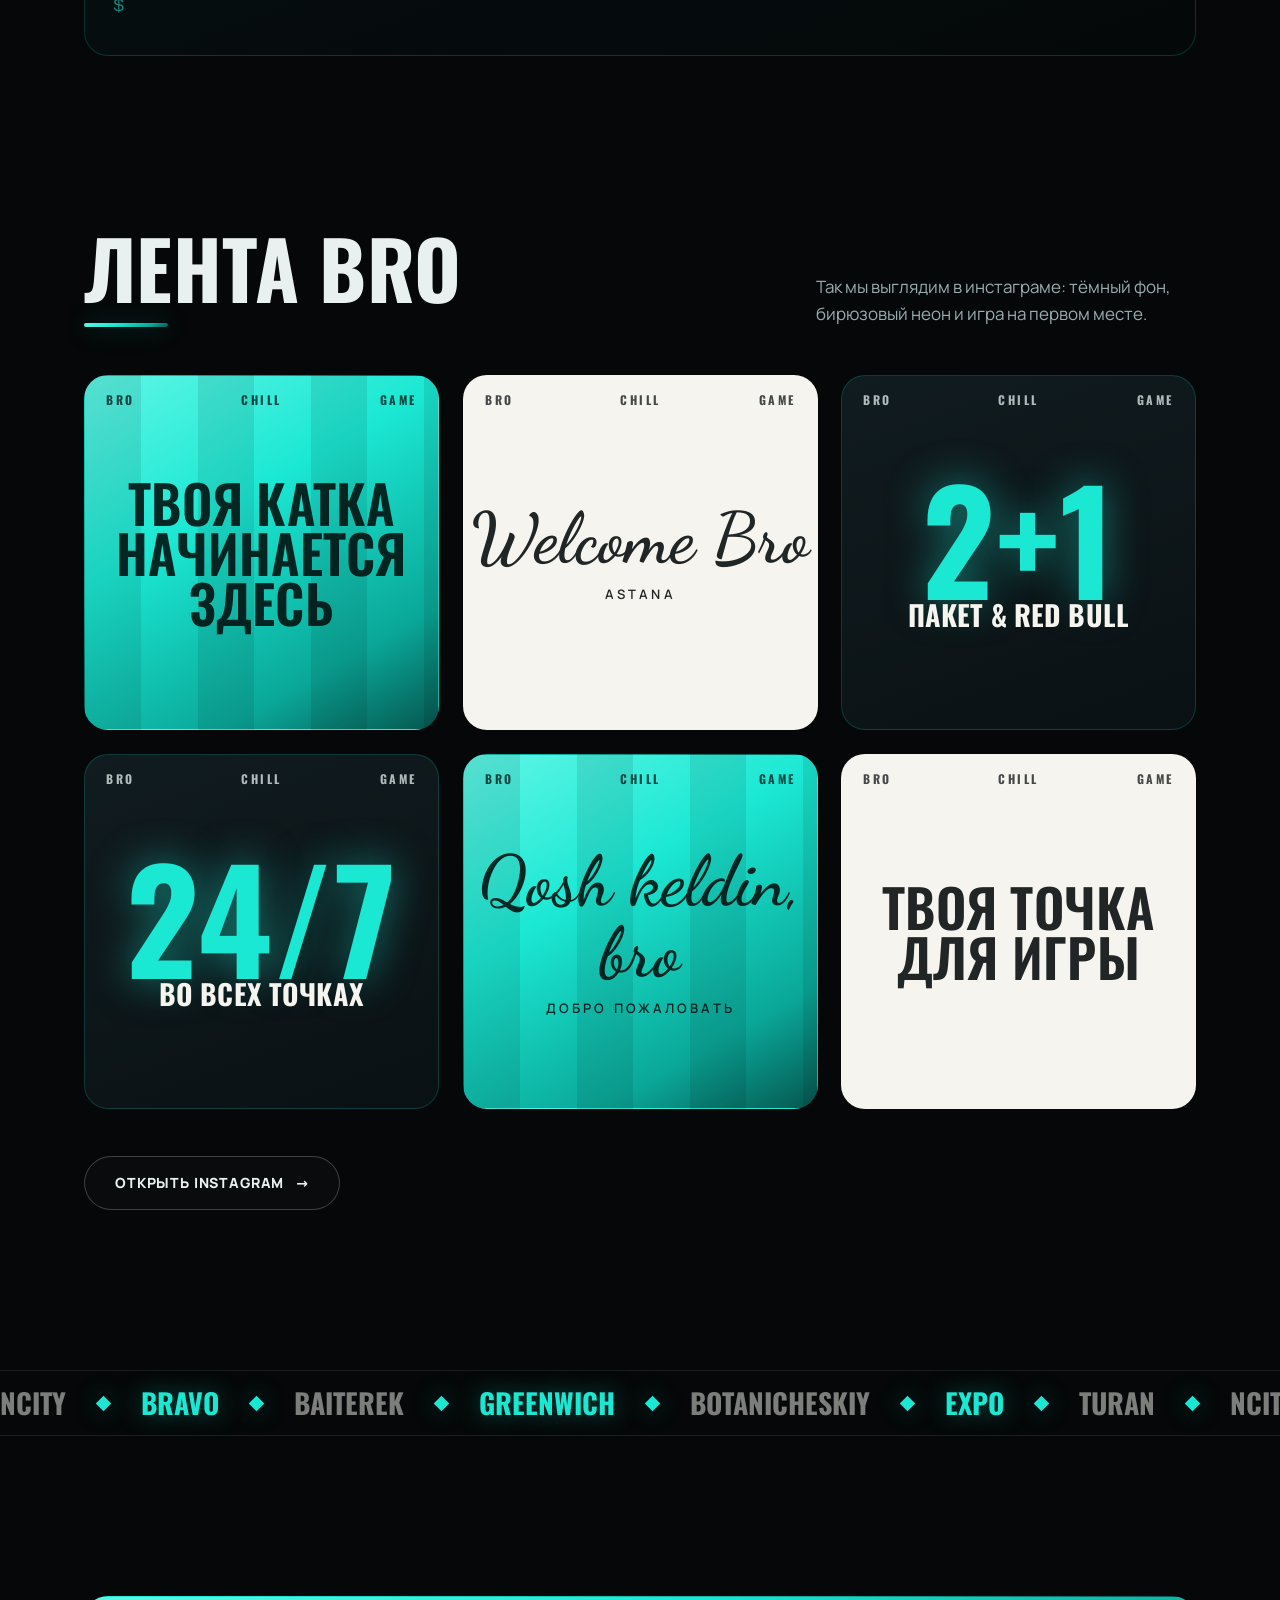
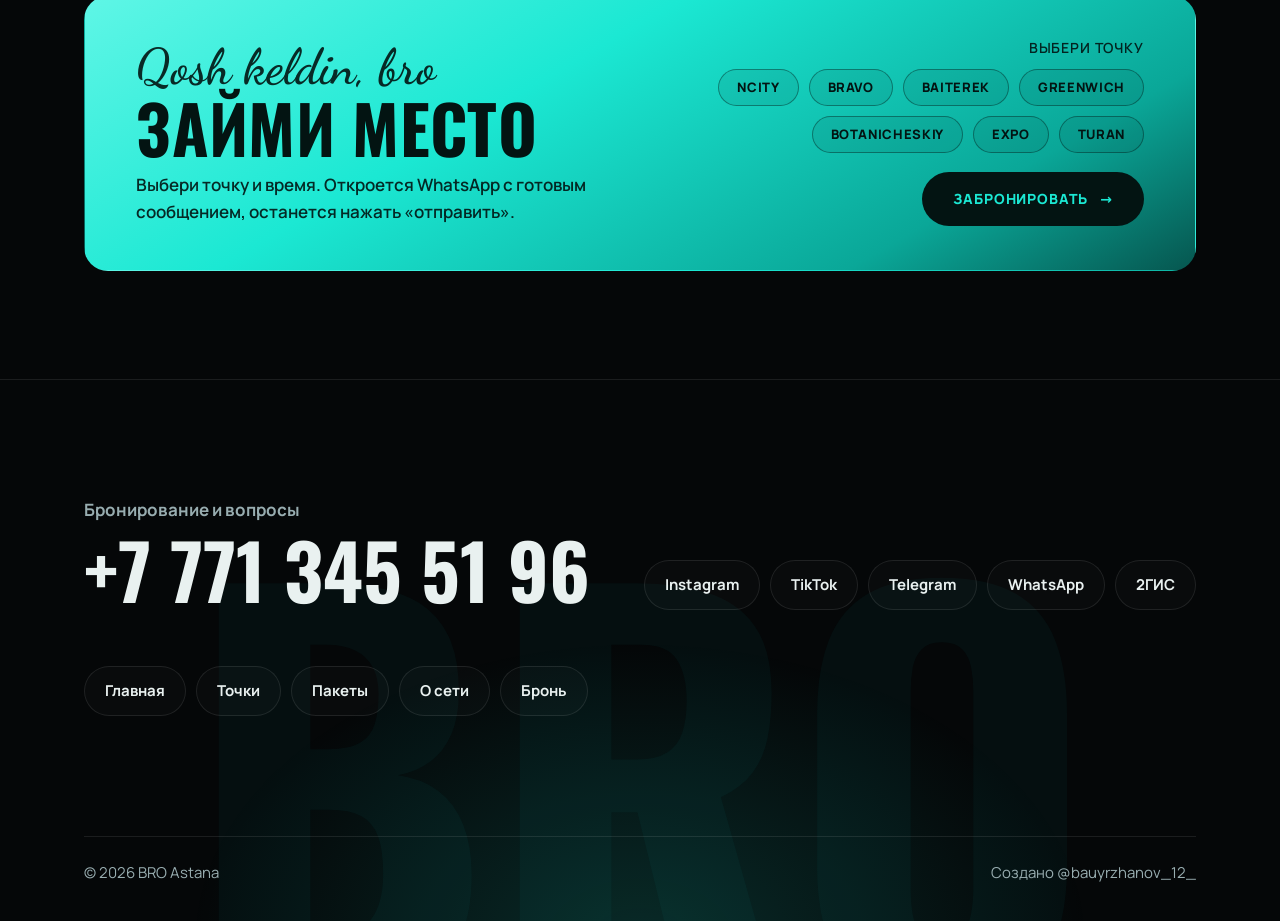
==== commit 5be4cb39: "A11y/HTML cleanup: heading order, button type, nbsp in phone, DOCTYPE Co-Authored-By: Claude Sonnet " ====
--- a/index.html
+++ b/index.html
@@ -1,4 +1,4 @@
-<!doctype html>
+<!DOCTYPE html>
 <html lang="ru">
 <head>
 <meta charset="utf-8">
@@ -37,7 +37,7 @@
       <a href="about.html">О сети</a>
       <a class="btn btn-primary" href="book.html">Забронировать</a>
     </nav>
-    <button class="burger" aria-expanded="false" aria-controls="nav" aria-label="Открыть меню">
+    <button type="button" class="burger" aria-expanded="false" aria-controls="nav" aria-label="Открыть меню">
       <span></span><span></span><span></span>
     </button>
   </div>
@@ -228,7 +228,7 @@
     <div class="foot-top">
       <div>
         <p class="foot-label">Бронирование и вопросы</p>
-        <a class="foot-phone" href="tel:+77713455196">+7 771 345 51 96</a>
+        <a class="foot-phone" href="tel:+77713455196">+7&nbsp;771&nbsp;345&nbsp;51&nbsp;96</a>
       </div>
       <nav class="pills" aria-label="Соцсети">
         <a href="https://instagram.com/brocyberastana" target="_blank" rel="noopener">Instagram</a>
--- a/styles.css
+++ b/styles.css
@@ -600,3 +600,125 @@
   .curtain, .veil, .cursor-glow, .bg-canvas { display: none !important; }
   .js .rise { opacity: 1; }
 }
+
+/* ============================================================
+   mobile: iOS date/time inputs + compact scale
+   ============================================================ */
+.book-form label, .book-form input, .book-form select { min-width: 0; }
+.book-form input, .book-form select { min-height: 52px; max-width: 100%; }
+.book-form input[type="date"], .book-form input[type="time"] {
+  -webkit-appearance: none; appearance: none; display: block; text-align: left; line-height: 1.2;
+}
+.book-form input::-webkit-date-and-time-value { text-align: left; min-height: 1.2em; }
+.book-form input::-webkit-datetime-edit { padding: 0; }
+
+@media (max-width: 640px) {
+  :root { --header-h: 58px; --gap: 12px; --section: 52px; --head-gap: 22px; --r-card: 18px; }
+  body { font-size: 15px; }
+  .wrap { padding: 0 16px; }
+  .lead { font-size: 16px; }
+
+  .brand-word { font-size: 23px; }
+  .brand-city { font-size: 10px; padding-left: 10px; letter-spacing: .18em; }
+  .burger { width: 42px; height: 42px; }
+  .nav a:not(.btn) { padding: 13px 0; font-size: 17px; }
+
+  .btn { padding: 15px 22px; font-size: 12.5px; gap: 10px; }
+  .card { padding: 22px 20px; }
+  .card h3 { font-size: 25px; margin-bottom: 8px; }
+  .icon { width: 42px; height: 42px; border-radius: 12px; margin-bottom: 16px; }
+  .icon svg { width: 21px; height: 21px; }
+  .card .deco { width: 100px; height: 100px; right: -14px; bottom: -14px; }
+
+  .sec-head { gap: 6px; }
+  .sec-head h2 { font-size: clamp(30px, 9vw, 38px); padding-bottom: 14px; }
+  .sec-head p { font-size: 14px; }
+  .sec-head h2::after { height: 3px; }
+  .js .sec-head.reveal.is-in h2::after, .sec-head h2::after { width: 56px; }
+  .js .sec-head.reveal h2::after { width: 0; }
+
+  .hero { padding: 24px 0 32px; }
+  .hero-script { font-size: 32px; margin-bottom: 2px; }
+  .hero-title { font-size: clamp(40px, 12vw, 52px); margin-bottom: 14px; }
+  .actions { gap: 10px; margin-top: 20px; }
+  .rate-chip { margin-top: 18px; font-size: 13px; padding: 6px 16px 6px 6px; }
+  .rate-chip strong { font-size: 16px; padding: 7px 11px; }
+  .kb { --key: 19px; padding: 9px; gap: 5px; }
+  .kb-row { gap: 5px; }
+  .key { font-size: 6.5px; border-radius: 4px; }
+  .kb-hint { margin-top: 10px; font-size: 12px; }
+
+  .page-hero { padding: 32px 0 4px; }
+  .page-hero .script { font-size: 26px; }
+  .page-hero h1 { font-size: clamp(40px, 12vw, 52px); margin-bottom: 12px; }
+  .hero-big { font-size: 100px; }
+
+  .tile { aspect-ratio: 1 / 1; }
+  .tile .tname { top: 44%; }
+  .tile .tl, .tile .tr { font-size: 9.5px; top: 12px; letter-spacing: .16em; }
+  .tile .tb { font-size: 9px; padding-top: 10px; }
+
+  .stats .n { font-size: 36px; margin-bottom: 6px; }
+  .stats li { padding: 16px 14px; }
+  .stats .l { font-size: 12px; }
+
+  .combo-big { font-size: 90px; }
+  .step-n { font-size: 40px; margin-bottom: 6px; }
+
+  .term-bar { padding: 11px 14px; }
+  .term-bar span { font-size: 12px; }
+  .term-body { font-size: 12.5px; padding: 16px 14px 20px; gap: 9px; }
+
+  .score { font-size: 104px; }
+  .score-card { padding: 22px 18px; gap: 14px; }
+  .score-card h2 { font-size: 28px; margin-bottom: 8px; }
+  .score-card .btn { margin-top: 18px; }
+
+  .poster { min-height: 220px; padding: 24px 20px; gap: 24px; }
+  .poster .script { font-size: 48px; }
+  .poster p { font-size: 15px; }
+  .stack .card { padding: 18px 20px; }
+  .stack .card h3 { font-size: 22px; }
+  .social { padding: 18px 20px; }
+  .social strong { font-size: 22px; }
+  .social span { font-size: 13px; }
+
+  .post .pl, .post .pm, .post .pr { font-size: 8.5px; }
+  .post .pb { font-size: 10px; margin-top: 6px; }
+
+  .cta-card { padding: 22px 20px; gap: 14px; }
+  .cta-card h2 { font-size: 32px; margin-bottom: 8px; }
+  .cta-card .script { font-size: 26px; }
+  .cta-label { font-size: 12px; }
+  .chips { gap: 8px; }
+  .chips .chip { padding: 9px 13px; font-size: 11px; }
+
+  .faq summary { font-size: 17px; padding: 16px 16px; gap: 12px; }
+  .faq summary::after { width: 30px; height: 30px; font-size: 20px; }
+  .faq p { padding: 0 16px 18px; font-size: 14px; }
+
+  .book-form { grid-template-columns: minmax(0, 1fr) minmax(0, 1fr); padding: 20px 16px; gap: 14px; }
+  .book-form label { font-size: 12.5px; gap: 6px; }
+  .book-form input, .book-form select { padding: 12px 13px; font-size: 16px; min-height: 48px; border-radius: 12px; }
+  .book-form label:nth-of-type(5) { grid-column: 1 / -1; }
+  .info-card { gap: 18px; }
+  .info-card a, .info-card .val { font-size: 24px; }
+  .info-card .label { font-size: 12.5px; }
+  .picked { font-size: 12.5px; padding: 8px 14px; }
+
+  .marquee { padding: 10px 0; }
+  .marquee-track { gap: 22px; }
+  .marquee-track span, .marquee--clubs span { font-size: 21px; }
+
+  .site-footer { padding: 44px 0 22px; }
+  .foot-top { gap: 18px; margin-bottom: 22px; }
+  .foot-label { font-size: 13px; }
+  .foot-phone { font-size: 32px; }
+  .pills { gap: 8px; }
+  .pills a { padding: 8px 14px; font-size: 13px; }
+  .foot-nav { margin-bottom: 56px; }
+  .foot-bottom { font-size: 12.5px; padding-top: 18px; }
+  .toast { font-size: 13.5px; padding: 12px 20px; }
+}
+
+.sr-only{position:absolute;width:1px;height:1px;margin:-1px;padding:0;overflow:hidden;clip:rect(0 0 0 0);white-space:nowrap;border:0}
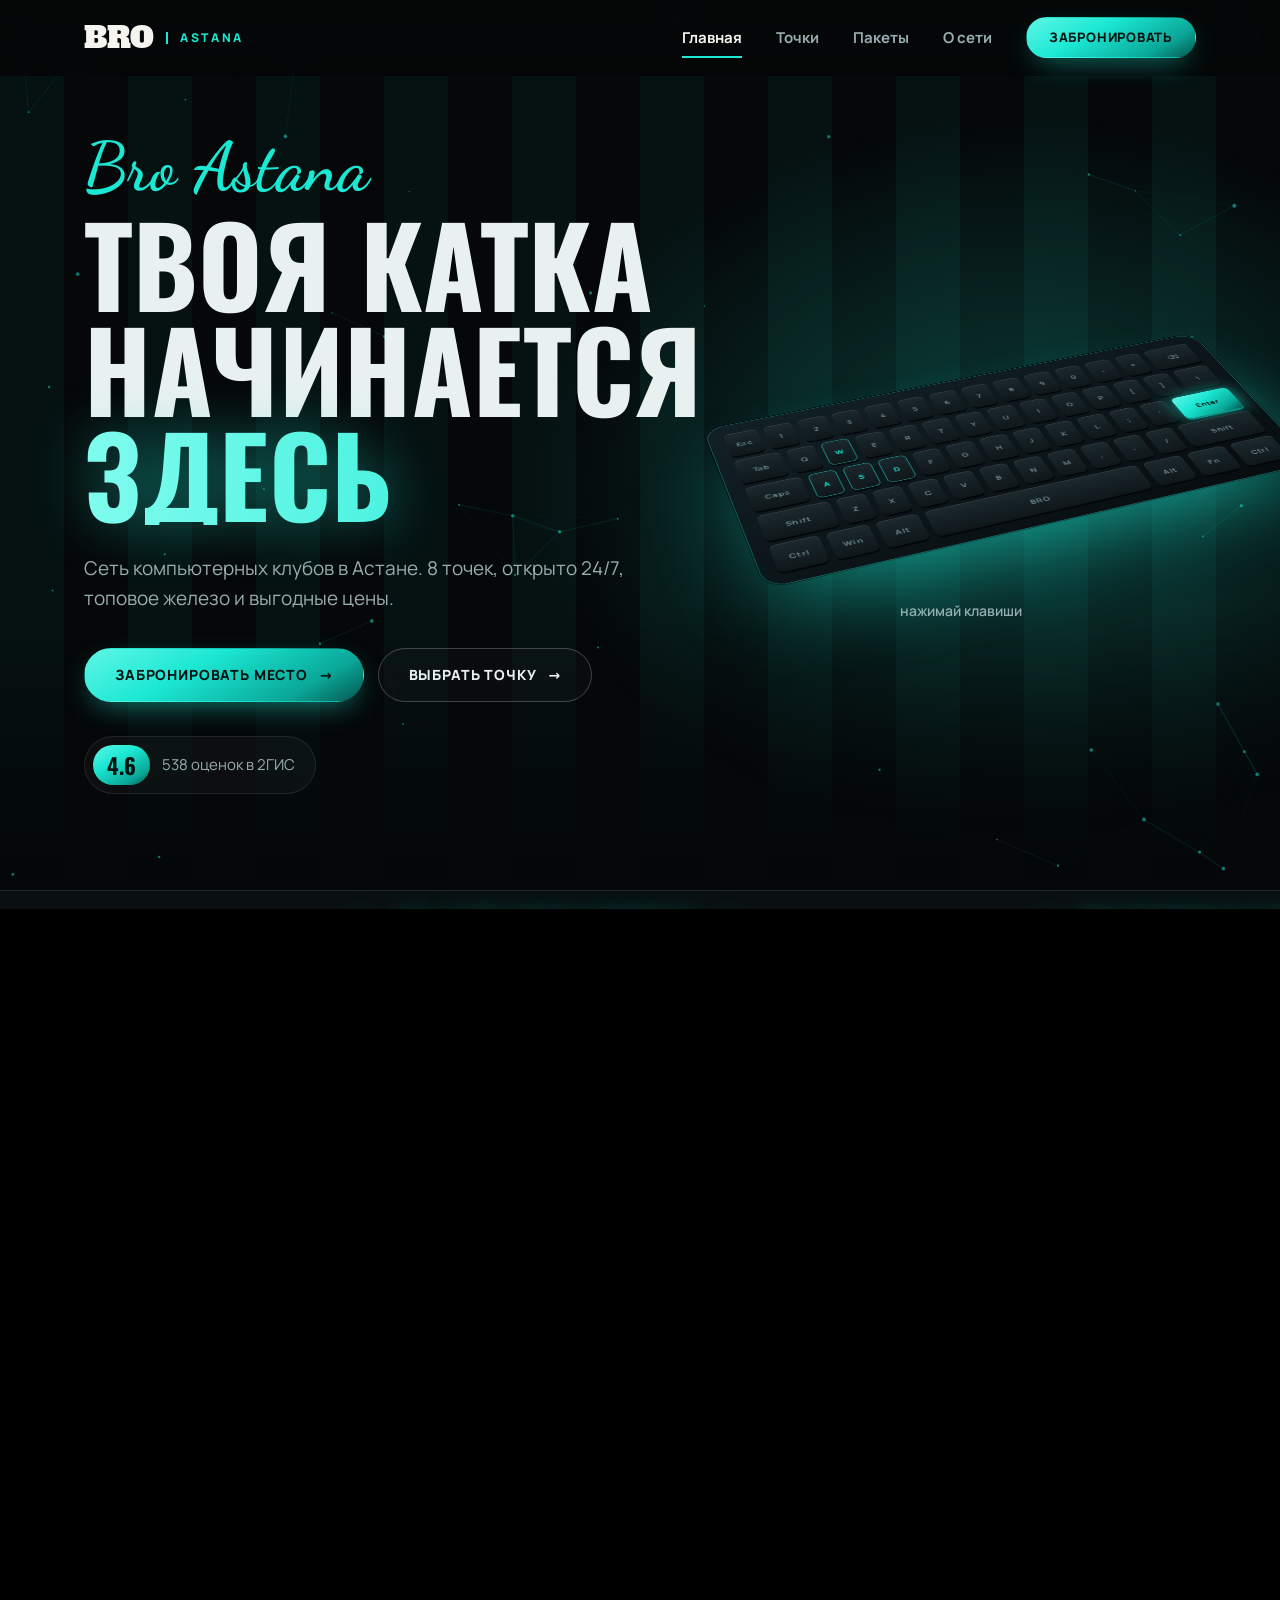
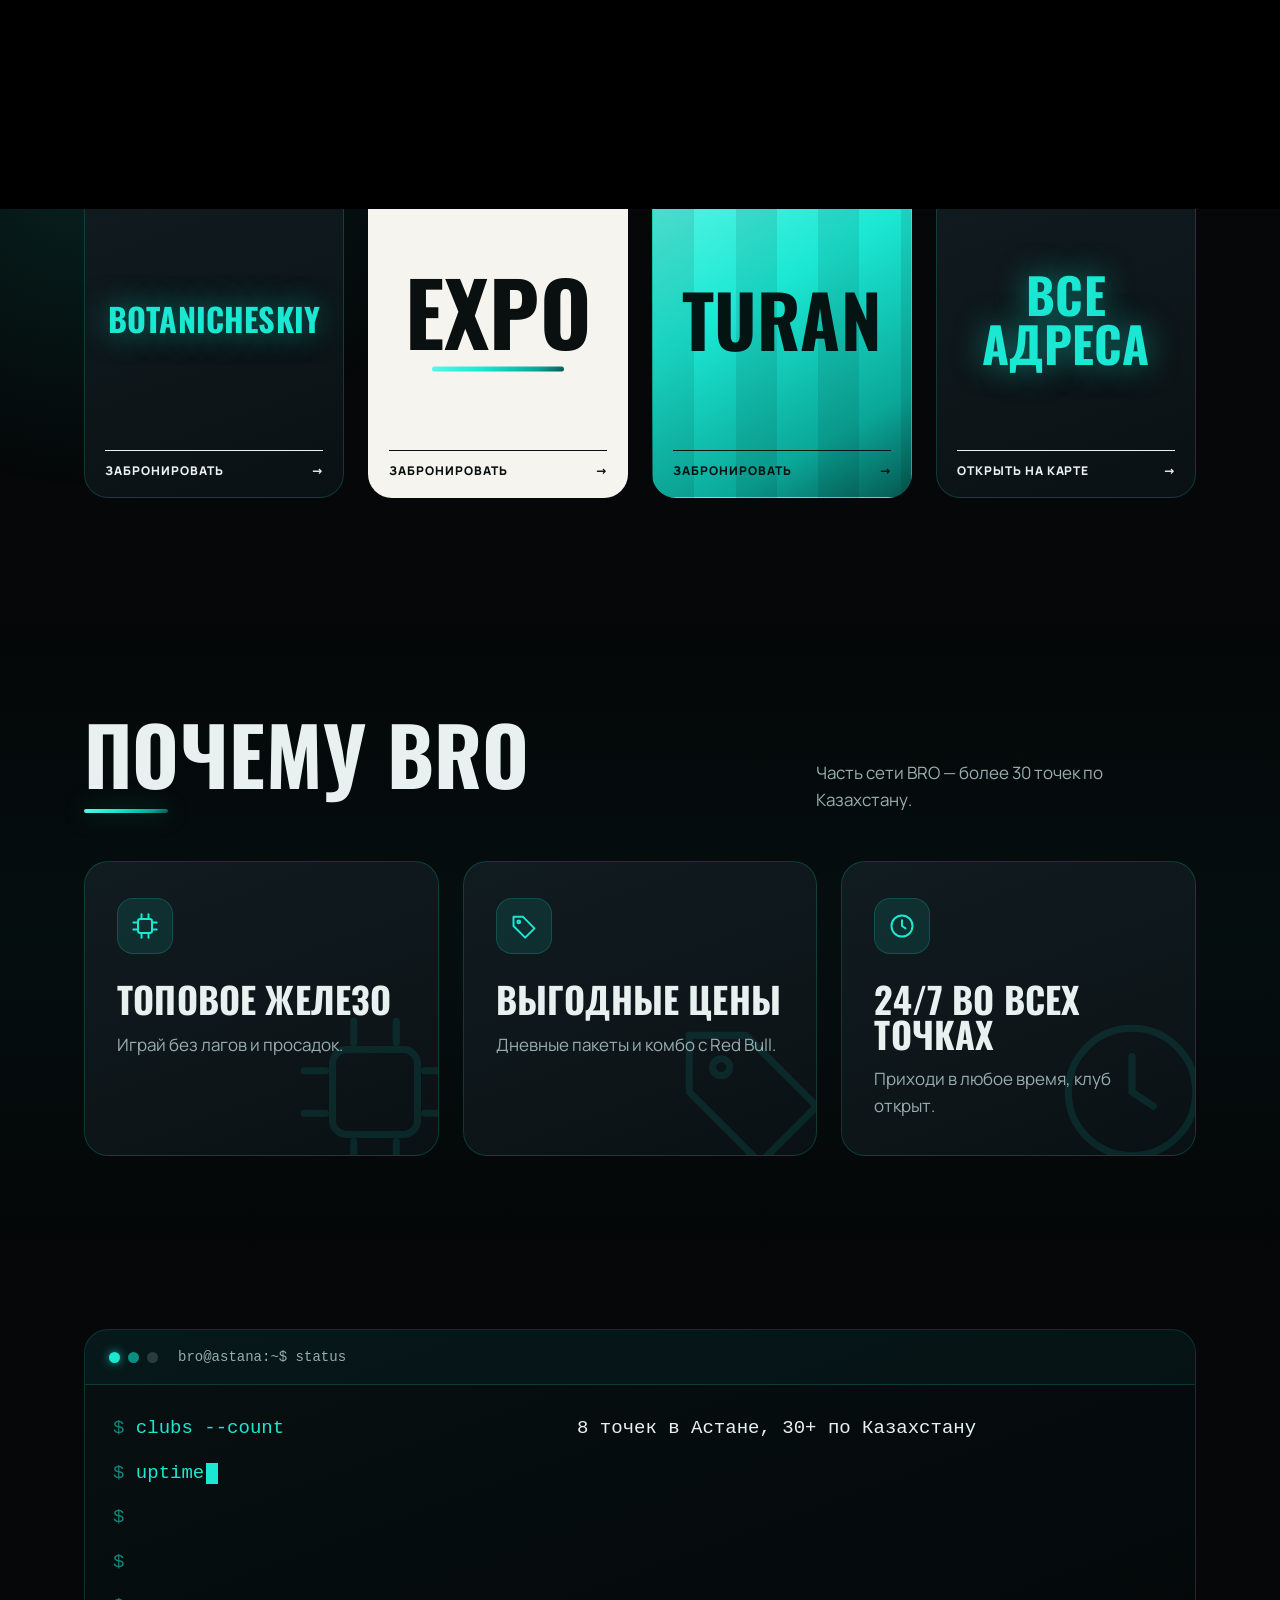
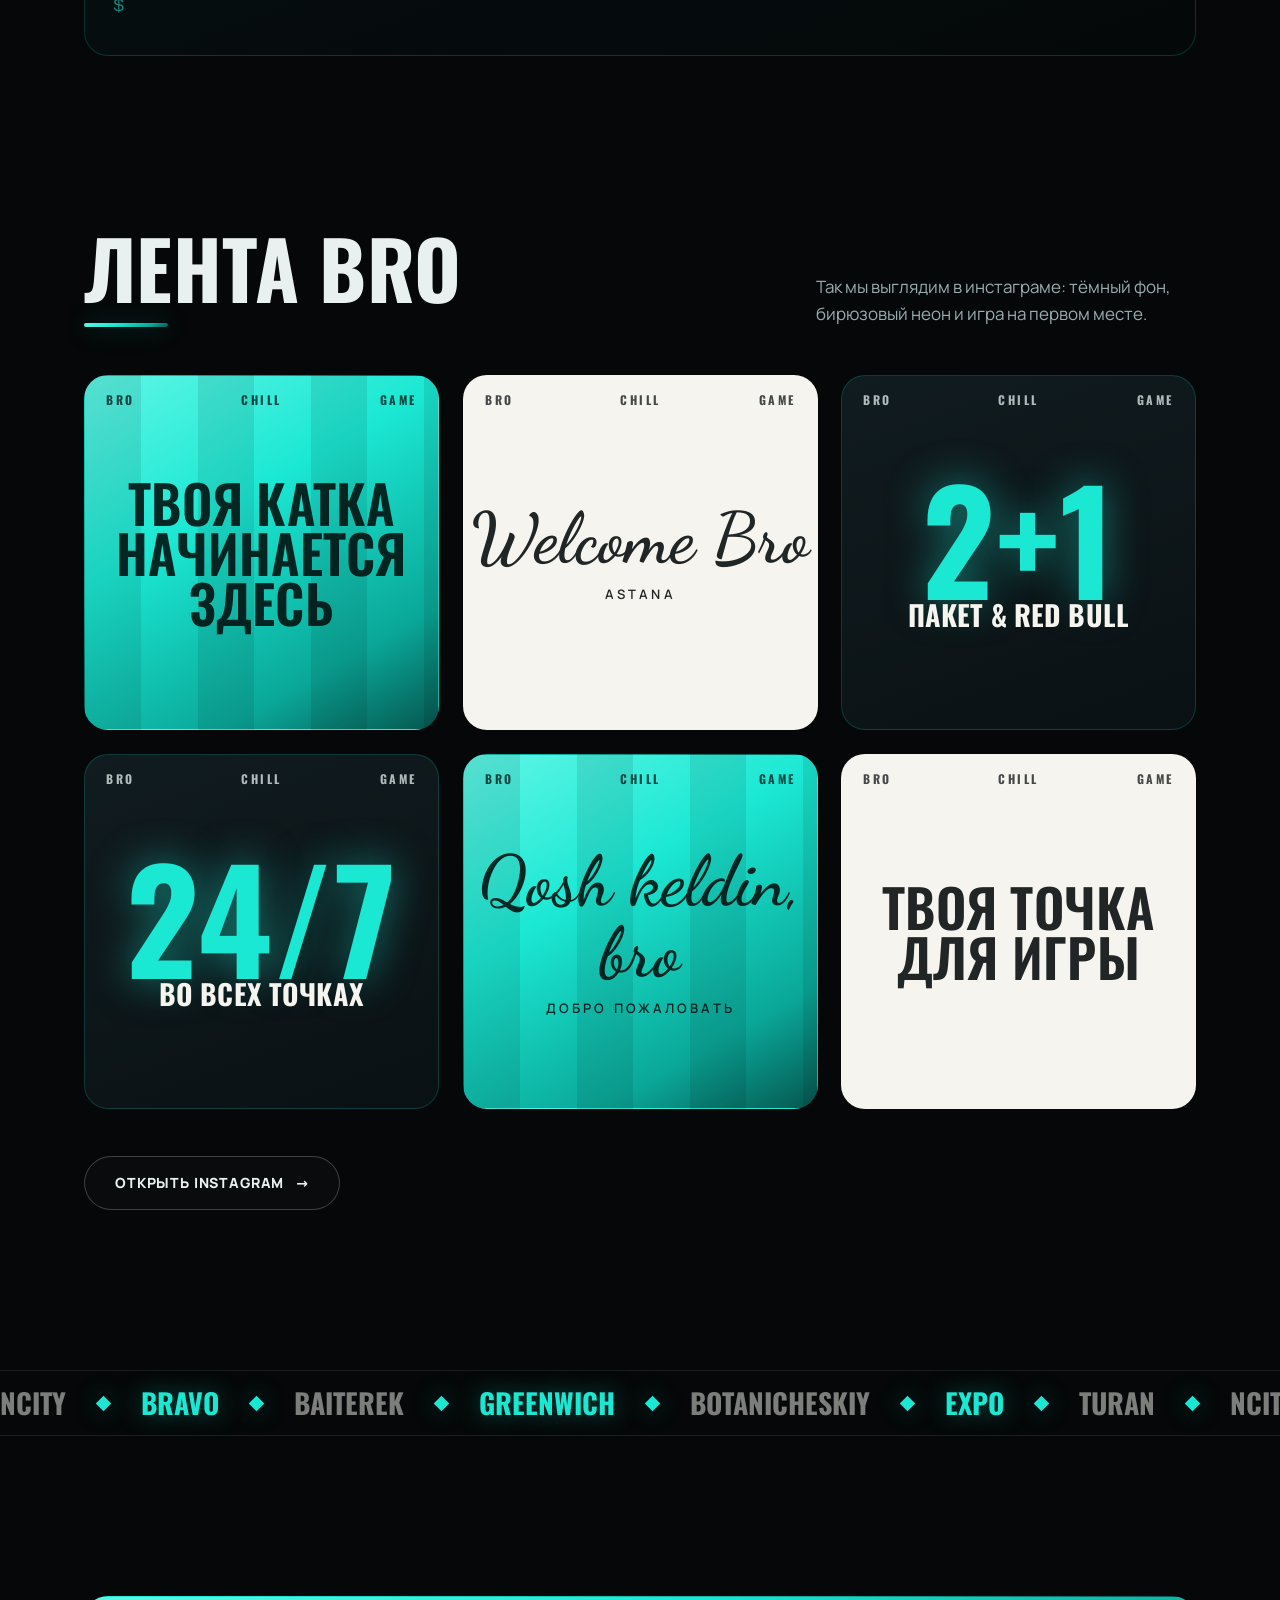
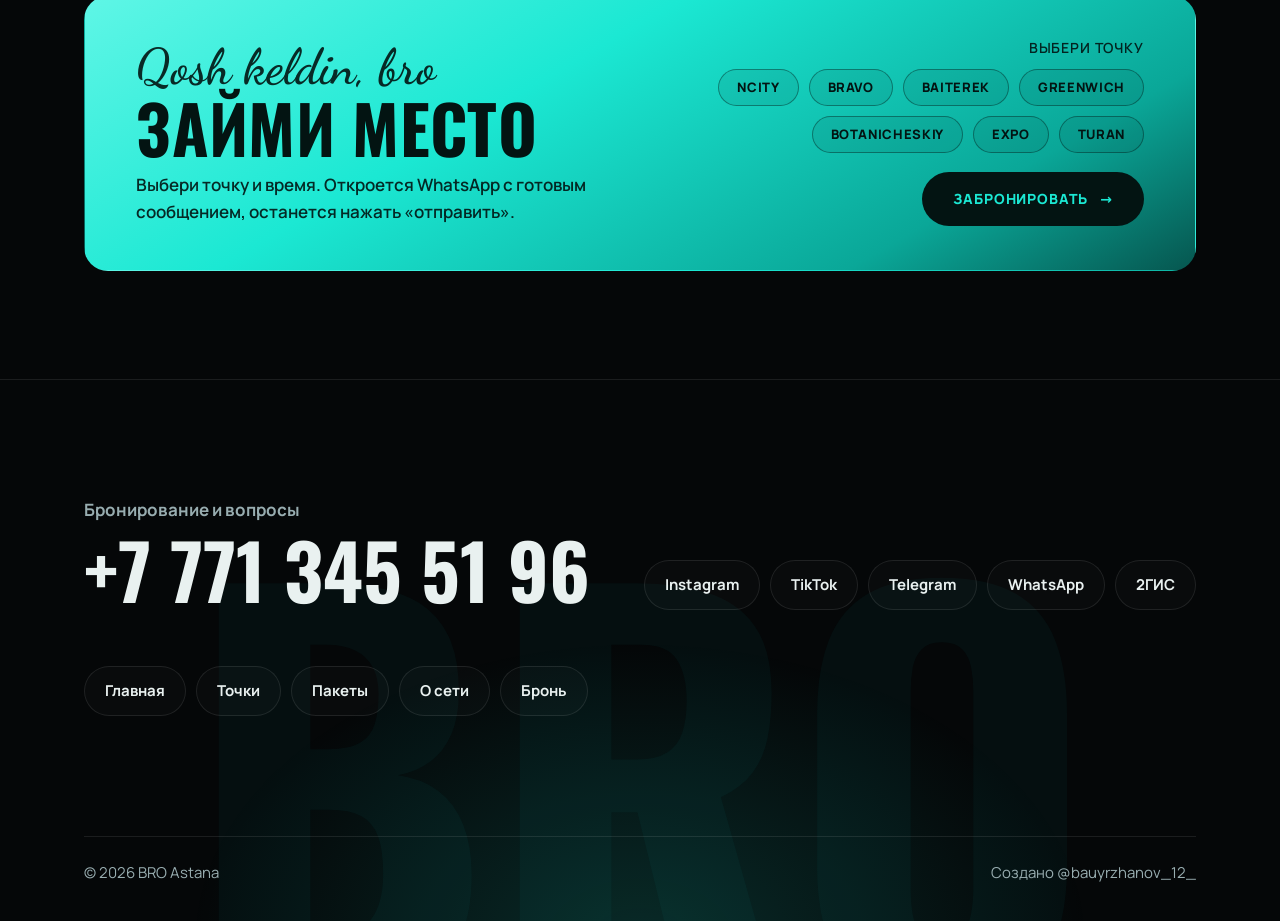
==== commit ef4031ad: "FAQ: smooth height open/close, accordion, open-state glow; clean URLs without .html Co-Authored-By: " ====
--- a/index.html
+++ b/index.html
@@ -13,7 +13,8 @@
 <script>
 (function(){var d=document.documentElement;d.classList.add('js');
 try{if(!matchMedia('(prefers-reduced-motion: reduce)').matches)d.classList.add('cv')}catch(e){}
-setTimeout(function(){d.classList.add('ready');d.classList.remove('cv','cv-out')},9000)})();
+setTimeout(function(){d.classList.add('ready');d.classList.remove('cv','cv-out')},9000);
+try{var p=location.pathname;if(/\.html$/.test(p))history.replaceState(null,'',p.replace(/index\.html$/,'').replace(/\.html$/,'')+location.search+location.hash)}catch(e){}})();
 </script>
 </head>
 <body>
@@ -27,15 +28,15 @@
 
 <header class="site-header" id="top">
   <div class="wrap header-inner">
-    <a class="brand" href="index.html" aria-label="BRO Astana, на главную">
+    <a class="brand" href="./" aria-label="BRO Astana, на главную">
       <span class="brand-word">BRO</span><span class="brand-city">Astana</span>
     </a>
     <nav id="nav" class="nav" aria-label="Разделы">
-      <a href="index.html" aria-current="page">Главная</a>
-      <a href="clubs.html">Точки</a>
-      <a href="packs.html">Пакеты</a>
-      <a href="about.html">О сети</a>
-      <a class="btn btn-primary" href="book.html">Забронировать</a>
+      <a href="./" aria-current="page">Главная</a>
+      <a href="clubs">Точки</a>
+      <a href="packs">Пакеты</a>
+      <a href="about">О сети</a>
+      <a class="btn btn-primary" href="book">Забронировать</a>
     </nav>
     <button type="button" class="burger" aria-expanded="false" aria-controls="nav" aria-label="Открыть меню">
       <span></span><span></span><span></span>
@@ -57,8 +58,8 @@
         </h1>
         <p class="lead rise" style="--i:4">Сеть компьютерных клубов в Астане. 8 точек, открыто 24/7, топовое железо и выгодные цены.</p>
         <div class="actions rise" style="--i:5">
-          <a class="btn btn-primary" href="book.html">Забронировать место</a>
-          <a class="btn btn-ghost" href="clubs.html">Выбрать точку</a>
+          <a class="btn btn-primary" href="book">Забронировать место</a>
+          <a class="btn btn-ghost" href="clubs">Выбрать точку</a>
         </div>
         <a class="rate-chip rise" style="--i:6" href="https://2gis.kz/astana/firm/70000001111810491/tab/reviews" target="_blank" rel="noopener">
           <strong>4.6</strong><span>538 оценок в 2ГИС</span>
@@ -93,37 +94,37 @@
         <p>Выбери клуб, и он сразу подставится в бронь.</p>
       </header>
       <ul class="tiles">
-        <li class="reveal"><a class="card tile is-teal" href="book.html?club=NCITY" style="--fs:30cqi">
+        <li class="reveal"><a class="card tile is-teal" href="book?club=NCITY" style="--fs:30cqi">
           <span class="tl">BRO</span><span class="tr">24/7</span>
           <span class="tname display">NCITY</span>
           <span class="tb">Забронировать</span>
         </a></li>
-        <li class="reveal"><a class="card tile is-paper" href="book.html?club=BRAVO" style="--fs:28cqi">
+        <li class="reveal"><a class="card tile is-paper" href="book?club=BRAVO" style="--fs:28cqi">
           <span class="tl">BRO</span><span class="tr">24/7</span>
           <span class="tname display">BRAVO</span>
           <span class="tb">Забронировать</span>
         </a></li>
-        <li class="reveal"><a class="card tile is-dark" href="book.html?club=BAITEREK" style="--fs:19cqi">
+        <li class="reveal"><a class="card tile is-dark" href="book?club=BAITEREK" style="--fs:19cqi">
           <span class="tl">BRO</span><span class="tr">24/7</span>
           <span class="tname display">BAITEREK</span>
           <span class="tb">Забронировать</span>
         </a></li>
-        <li class="reveal"><a class="card tile is-teal" href="book.html?club=GREENWICH" style="--fs:17cqi">
+        <li class="reveal"><a class="card tile is-teal" href="book?club=GREENWICH" style="--fs:17cqi">
           <span class="tl">BRO</span><span class="tr">24/7</span>
           <span class="tname display">GREENWICH</span>
           <span class="tb">Забронировать</span>
         </a></li>
-        <li class="reveal"><a class="card tile is-dark" href="book.html?club=BOTANICHESKIY" style="--fs:12.5cqi">
+        <li class="reveal"><a class="card tile is-dark" href="book?club=BOTANICHESKIY" style="--fs:12.5cqi">
           <span class="tl">BRO</span><span class="tr">24/7</span>
           <span class="tname display">BOTANICHESKIY</span>
           <span class="tb">Забронировать</span>
         </a></li>
-        <li class="reveal"><a class="card tile is-paper" href="book.html?club=EXPO" style="--fs:34cqi">
+        <li class="reveal"><a class="card tile is-paper" href="book?club=EXPO" style="--fs:34cqi">
           <span class="tl">BRO</span><span class="tr">24/7</span>
           <span class="tname display">EXPO</span>
           <span class="tb">Забронировать</span>
         </a></li>
-        <li class="reveal"><a class="card tile is-teal" href="book.html?club=TURAN" style="--fs:28cqi">
+        <li class="reveal"><a class="card tile is-teal" href="book?club=TURAN" style="--fs:28cqi">
           <span class="tl">BRO</span><span class="tr">24/7</span>
           <span class="tname display">TURAN</span>
           <span class="tb">Забронировать</span>
@@ -213,8 +214,8 @@
         </div>
         <div class="cta-act">
           <p class="cta-label">Выбери точку</p>
-          <div class="chips"><a class="chip" href="book.html?club=NCITY">NCITY</a><a class="chip" href="book.html?club=BRAVO">BRAVO</a><a class="chip" href="book.html?club=BAITEREK">BAITEREK</a><a class="chip" href="book.html?club=GREENWICH">GREENWICH</a><a class="chip" href="book.html?club=BOTANICHESKIY">BOTANICHESKIY</a><a class="chip" href="book.html?club=EXPO">EXPO</a><a class="chip" href="book.html?club=TURAN">TURAN</a></div>
-          <a class="btn btn-ink" href="book.html">Забронировать</a>
+          <div class="chips"><a class="chip" href="book?club=NCITY">NCITY</a><a class="chip" href="book?club=BRAVO">BRAVO</a><a class="chip" href="book?club=BAITEREK">BAITEREK</a><a class="chip" href="book?club=GREENWICH">GREENWICH</a><a class="chip" href="book?club=BOTANICHESKIY">BOTANICHESKIY</a><a class="chip" href="book?club=EXPO">EXPO</a><a class="chip" href="book?club=TURAN">TURAN</a></div>
+          <a class="btn btn-ink" href="book">Забронировать</a>
         </div>
       </div>
     </div>
@@ -239,11 +240,11 @@
       </nav>
     </div>
     <nav class="pills foot-nav" aria-label="Страницы">
-      <a href="index.html">Главная</a>
-      <a href="clubs.html">Точки</a>
-      <a href="packs.html">Пакеты</a>
-      <a href="about.html">О сети</a>
-      <a href="book.html">Бронь</a>
+      <a href="./">Главная</a>
+      <a href="clubs">Точки</a>
+      <a href="packs">Пакеты</a>
+      <a href="about">О сети</a>
+      <a href="book">Бронь</a>
     </nav>
     <div class="foot-bottom">
       <span>© 2026 BRO Astana</span>
--- a/styles.css
+++ b/styles.css
@@ -501,9 +501,14 @@
   content: "+"; flex: none; width: 40px; height: 40px; display: grid; place-items: center; border-radius: 50%;
   font: 400 26px/1 var(--f-body); color: var(--teal); border: 1px solid var(--line-teal); transition: transform .35s var(--ease), background .3s;
 }
-.faq[open] summary::after { transform: rotate(45deg); background: rgba(27, 232, 211, .12); }
-.faq p { padding: 0 32px 28px; max-width: 62ch; animation: faq-in .4s var(--ease) both; }
-@keyframes faq-in { from { opacity: 0; transform: translateY(-8px); } }
+.faq p { padding: 0 32px 28px; max-width: 62ch; }
+.faq summary { transition: color .3s; }
+.faq summary:hover::after { background: rgba(27, 232, 211, .1); transform: scale(1.08); }
+.faq.is-open { border-color: rgba(27, 232, 211, .6); box-shadow: var(--glow-sm); }
+.faq.is-open summary { color: var(--teal); }
+.faq.is-open summary::after { transform: rotate(135deg); background: var(--teal); color: var(--ink); border-color: var(--teal); }
+.faq[open]:not(.is-open) summary::after { transform: none; background: transparent; }
+.faq summary:focus-visible { outline: 2px solid var(--teal); outline-offset: -4px; border-radius: var(--r-card); }
 
 @media (max-width: 1000px) {
   .faq-list { grid-template-columns: 1fr; }
